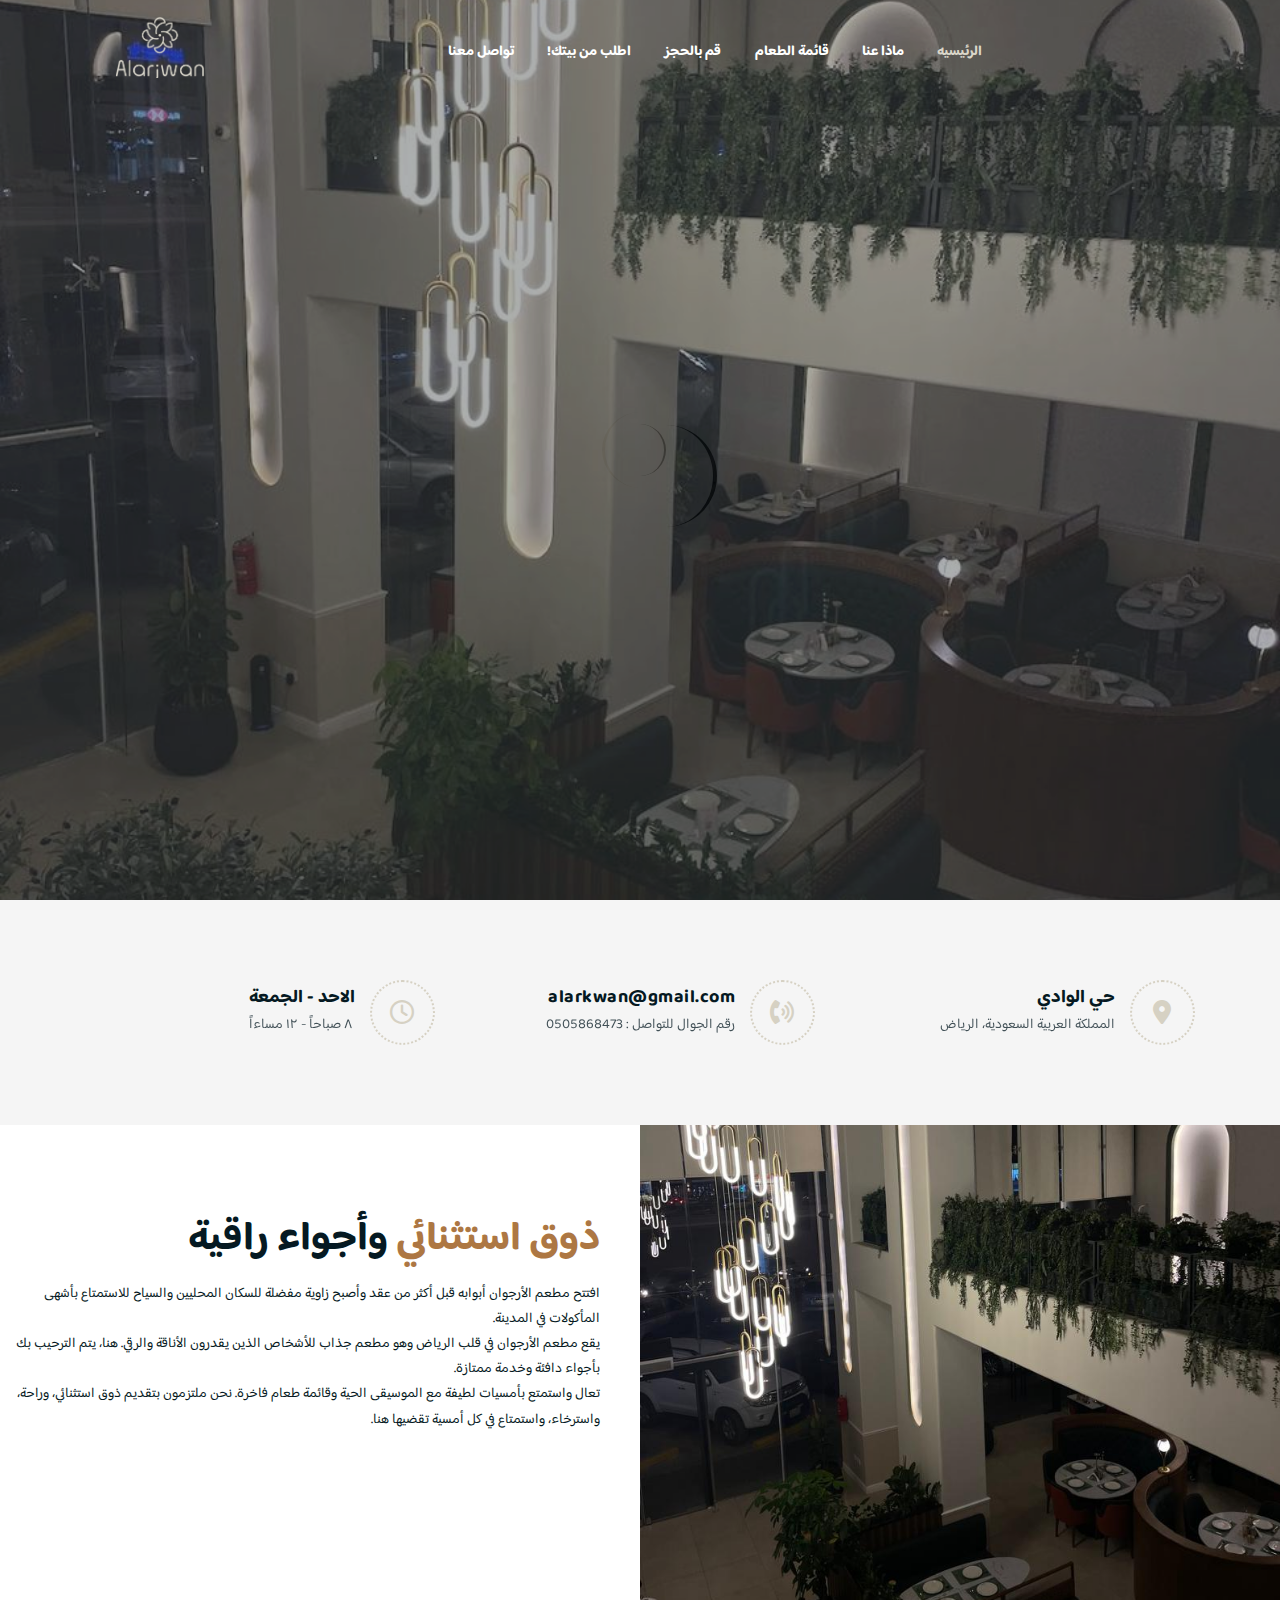
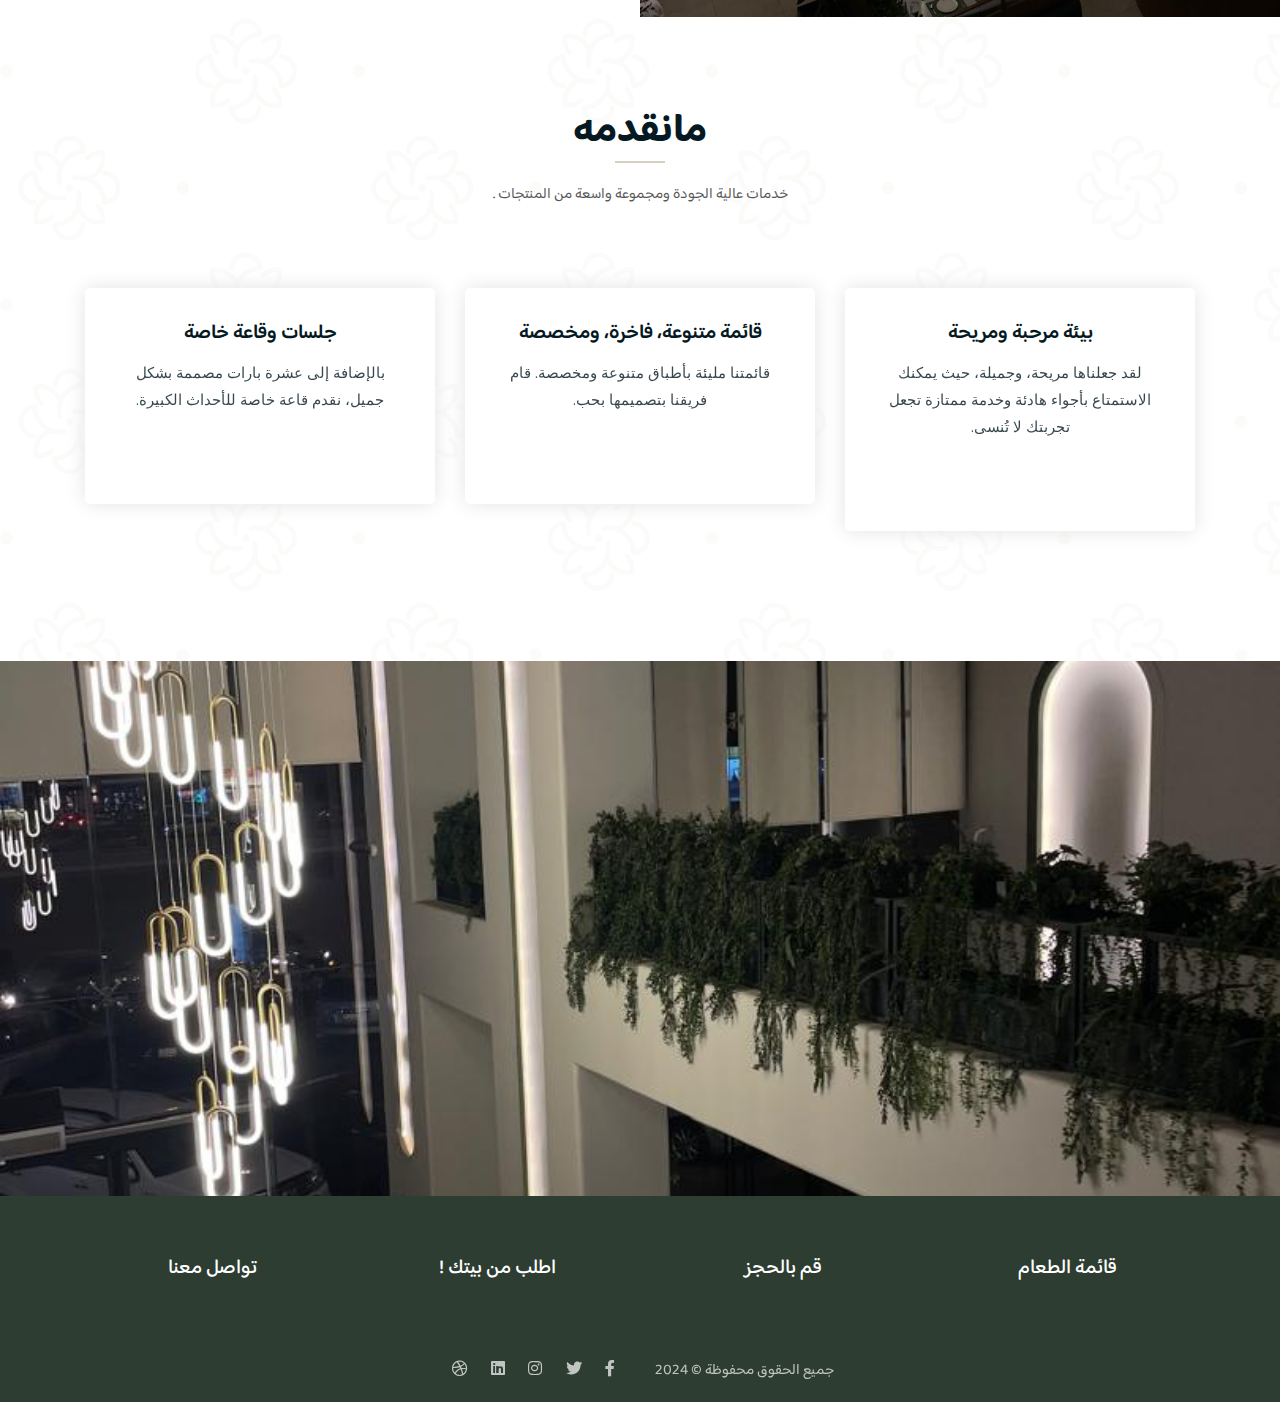
==== index.html @ 64510c3a "Add files via upload" ====
<!DOCTYPE html>
<html lang="en">
<head>
	<meta charset="UTF-8">
	<meta http-equiv="X-UA-Compatible" content="IE=edge">
	<meta name="viewport" content="width=device-width, initial-scale=1">
	<meta name="description" content="Responsive Bootstrap4 Shop Template, Created by Imran Hossain from https://imransdesign.com/">

	<!-- title -->
	<title>Fruitkha</title>

	<!-- favicon -->
	<link rel="shortcut icon" type="image/png" href="assets/img/favicon.png">
	<!-- google font -->
	<link href="https://fonts.googleapis.com/css?family=Open+Sans:300,400,700" rel="stylesheet">
	<link href="https://fonts.googleapis.com/css?family=Poppins:400,700&display=swap" rel="stylesheet">
	<!-- fontawesome -->
	<link rel="stylesheet" href="assets/css/all.min.css">
	<!-- bootstrap -->
	<link rel="stylesheet" href="assets/bootstrap/css/bootstrap.min.css">
	<!-- owl carousel -->
	<link rel="stylesheet" href="assets/css/owl.carousel.css">
	<!-- magnific popup -->
	<link rel="stylesheet" href="assets/css/magnific-popup.css">
	<!-- animate css -->
	<link rel="stylesheet" href="assets/css/animate.css">
	<!-- mean menu css -->
	<link rel="stylesheet" href="assets/css/meanmenu.min.css">
	<!-- main style -->
	<link rel="stylesheet" href="assets/css/main.css">
	<!-- responsive -->
	<link rel="stylesheet" href="assets/css/responsive.css">
	
	<link rel="preconnect" href="https://fonts.googleapis.com">
<link rel="preconnect" href="https://fonts.gstatic.com" crossorigin>
<link href="https://fonts.googleapis.com/css2?family=Baloo+Bhaijaan+2:wght@400..800&display=swap" rel="stylesheet">

        <link rel="stylesheet" href="https://cdnjs.cloudflare.com/ajax/libs/font-awesome/6.0.0-beta3/css/all.min.css">


</head>
<body>
	
	<!--PreLoader-->
    <div class="loader">
        <div class="loader-inner">
            <div class="circle"></div>
        </div>
    </div>
    <!--PreLoader Ends-->
	
	<!-- header -->
	<div class="top-header-area" id="sticker">
		<div class="container">
			<div class="row">
				<div class="col-lg-12 col-sm-12 text-center">
					<div class="main-menu-wrap">
						<!-- logo -->
						<div class="site-logo">
							<a href="index.html">
								<img src="assets/img/alarjwan-25%20(1).png" alt="">
							</a>
						</div>
						<!-- logo -->

						<!-- menu start -->
						<nav class="main-menu" style="    direction: rtl;">
							<ul>
								<li class="current-list-item"><a href="#">الرئيسيه</a>
	
								</li>
								<li><a href="about.html">ماذا عنا</a></li>
	
								<li><a href="news.html">قائمة الطعام</a>

								</li>
								<li><a href="contact.html">قم بالحجز</a></li>
								<li><a href="shop.html">اطلب من بيتك!</a>

								</li>
																<li><a href="contact.html">تواصل معنا</a></li>

								<li>

								</li>
							</ul>
						</nav>
						<div class="mobile-menu"></div>
						<!-- menu end -->
					</div>
				</div>
			</div>
		</div>
	</div>
	<!-- end header -->
	
	<!-- search area -->
	<div class="search-area">
		<div class="container">
			<div class="row">
				<div class="col-lg-12">
					<span class="close-btn"><i class="fas fa-window-close"></i></span>
					<div class="search-bar">
						<div class="search-bar-tablecell">
							<h3>Search For:</h3>
							<input type="text" placeholder="Keywords">
							<button type="submit">Search <i class="fas fa-search"></i></button>
						</div>
					</div>
				</div>
			</div>
		</div>
	</div>
	<!-- end search area -->

	<!-- hero area -->
	<div class="hero-area hero-bg">
		<div class="container">
			<div class="row">
				<div class="col-lg-9 offset-lg-2 text-center">
					<div class="hero-text">

					</div>
				</div>
			</div>
		</div>
	</div>
	<!-- end hero area -->

	<!-- features list section -->
	<div class="list-section pt-80 pb-80" style="direction: rtl;">
		<div class="container">

			<div class="row">
				<div class="col-lg-4 col-md-6 mb-4 mb-lg-0">
					<div class="list-box d-flex align-items-center">
						<div class="list-icon">
							<i class="fa-solid fa-location-dot"></i>
						</div>
						<div class="content">
							<h3>حي الوادي</h3>
							<p>المملكة العربية السعودية، الرياض</p>
						</div>
					</div>
				</div>
				<div class="col-lg-4 col-md-6 mb-4 mb-lg-0">
					<div class="list-box d-flex align-items-center">
						<div class="list-icon">
							<i class="fas fa-phone-volume"></i>
						</div>
						<div class="content">
							<h3>alarkwan@gmail.com</h3>
							<p>رقم الجوال للتواصل : 0505868473</p>
						</div>
					</div>
				</div>
				<div class="col-lg-4 col-md-6">
					<div class="list-box d-flex justify-content-start align-items-center">
						<div class="list-icon">
							<i class="fa-regular fa-clock"></i>
						</div>
						<div class="content">
							<h3>الاحد - الجمعة</h3>
							<p>٨ صباحاً - ١٢ مساءاً</p>
						</div>
					</div>
				</div>
			</div>

		</div>
	</div>
	<!-- end features list section -->
	<section class="cart-banner">
        	<div class="row clearfix">
            	<!--Image Column-->
            	<div class="image-column col-lg-6">
                	<div class="image">

                    </div>
                </div>
                <!--Content Column-->
                <div class="content-column col-lg-6 pt-100 pb-100">
					<h3><span style="color: #ad7743;" class="orange-text">ذوق استثنائي</span> وأجواء راقية</h3>
                    <div class="text">

افتتح مطعم الأرجوان أبوابه قبل أكثر من عقد وأصبح زاوية مفضلة للسكان المحليين والسياح للاستمتاع بأشهى المأكولات في المدينة.
<br>
يقع مطعم الأرجوان في قلب الرياض وهو مطعم جذاب للأشخاص الذين يقدرون الأناقة والرقي. هنا، يتم الترحيب بك بأجواء دافئة وخدمة ممتازة.
<br>

تعال واستمتع بأمسيات لطيفة مع الموسيقى الحية وقائمة طعام فاخرة. نحن ملتزمون بتقديم ذوق استثنائي، وراحة، واسترخاء، واستمتاع في كل أمسية تقضيها هنا.</div>
                    <!--Countdown Timer-->
  
                	<a href="cart.html" class="cart-btn mt-3"><i class="fa-regular fa-calendar"></i> احجز طاولة</a>
                </div>
            </div>
    </section>
	<!-- product section -->
	<div class="product-section pt-100 pb-100">
		<div class="container">
			<div class="row">
				<div class="col-lg-8 offset-lg-2 text-center" style="direction: rtl;">
					<div class="section-title">	
						<h3>مانقدمه</h3>
						<p>خدمات عالية الجودة ومجموعة واسعة من المنتجات .</p>
					</div> 
				</div>
			</div>

			<div class="row">
				<div class="col-lg-4 col-md-6 text-center" style="direction: rtl;">
					<div class="single-product-item">

						<h3 class="textOf">جلسات وقاعة خاصة</h3>
						<p class="product-price"><span>بالإضافة إلى عشرة بارات مصممة بشكل جميل، نقدم قاعة خاصة للأحداث الكبيرة.
</span>  </p>
						<a href="cart.html" class="cart-btn"><i class="fas fa-shopping-cart"></i> احجز الآن</a>
					</div>
				</div>
				<div class="col-lg-4 col-md-6 text-center" style="direction: rtl;">
					<div class="single-product-item">

						<h3 class="textOf">قائمة متنوعة، فاخرة، ومخصصة</h3>
						<p class="product-price"><span>قائمتنا مليئة بأطباق متنوعة ومخصصة. قام فريقنا بتصميمها بحب.</span> </p>
						<a href="cart.html" class="cart-btn"><i class="fas fa-shopping-cart"></i> تحقق الآن</a>
					</div>
				</div>
				<div class="col-lg-4 col-md-6 text-center" style="direction: rtl;">
					<div class="single-product-item">

						<h3 class="textOf">بيئة مرحبة ومريحة</h3>
						<p class="product-price"><span>
لقد جعلناها مريحة، وجميلة، حيث يمكنك الاستمتاع بأجواء هادئة وخدمة ممتازة تجعل تجربتك لا تُنسى.						</span> </p>
						<a href="cart.html" class="cart-btn"><i class="fas fa-shopping-cart"></i>فريقنا</a>
					</div>
				</div>
			</div>
		</div>
	</div>
	<!-- end product section -->

	<!-- cart banner section -->

    <!-- end cart banner section -->

	<!-- testimonail-section -->
	
	<!-- end testimonail-section -->
	
	<!-- advertisement section -->

	<!-- end advertisement section -->
	
	<!-- shop banner -->
	<section class="shop-banner text-center" style="direction: rtl;">
           <div style="    mask: url(https://static.rfstat.com/renderforest/images/website_maker_images/components/component-images/text14-3.4.0.svg) -2px top / auto 100% repeat-x;    background-color: #2d3d3270;
    padding: 20px 0px 20px 0px; padding: 80px 0px;">
        	<h3>أطباق مميزة بأسعار  <span class="orange-text" style="">خاصة...</span></h3>
            <a style="margin-top: 40px; font-size: 20px; background-color: #D6d1c3; color: #2d3d32"  href="shop.html" class="cart-btn btn-lg">قائمة الطعام</a>
            
        </div>
    </section>
	<!-- end shop banner -->

	<!-- latest news -->

	<!-- end latest news -->

	<!-- logo carousel -->
	
	<!-- end logo carousel -->

	<!-- footer -->
	<div class="footer-area" style="">
		<div class="container">
			<div class="row">
				<div class="col-lg-3 col-md-6">
					<div class="footer-box about-widget">
						<h2 class="widget-title">تواصل معنا</h2>
		
					</div>
				</div>
				<div class="col-lg-3 col-md-6">
					<div class="footer-box get-in-touch">
						<h2 class="widget-title" style="direction: rtl;">اطلب من بيتك !</h2>
						
					</div>
				</div>
				<div class="col-lg-3 col-md-6">
					<div class="footer-box pages">
						<h2 class="widget-title">قم بالحجز</h2>
						
					</div>
				</div>
				<div class="col-lg-3 col-md-6">
					<div class="footer-box subscribe">
						<h2 class="widget-title">قائمة الطعام</h2>
						
					</div>
				</div>
			</div>
		</div>
	</div>
	<!-- end footer -->
	
	<!-- copyright -->
	<div class="copyright" style="direction: rtl;">
		<div class="container">
			<div class="row">
				<div class="col-lg-6 col-md-12">
					<p>جميع الحقوق محفوظة &copy; 2024 
					</p>
				</div>
				<div class="col-lg-6 text-right col-md-12">
					<div class="social-icons">
						<ul>
							<li><a href="#" target="_blank"><i class="fab fa-facebook-f"></i></a></li>
							<li><a href="#" target="_blank"><i class="fab fa-twitter"></i></a></li>
							<li><a href="#" target="_blank"><i class="fab fa-instagram"></i></a></li>
							<li><a href="#" target="_blank"><i class="fab fa-linkedin"></i></a></li>
							<li><a href="#" target="_blank"><i class="fab fa-dribbble"></i></a></li>
						</ul>
					</div>
				</div>
			</div>
		</div>
	</div>
	<!-- end copyright -->
	
	<!-- jquery -->
	<script src="assets/js/jquery-1.11.3.min.js"></script>
	<!-- bootstrap -->
	<script src="assets/bootstrap/js/bootstrap.min.js"></script>
	<!-- count down -->
	<script src="assets/js/jquery.countdown.js"></script>
	<!-- isotope -->
	<script src="assets/js/jquery.isotope-3.0.6.min.js"></script>
	<!-- waypoints -->
	<script src="assets/js/waypoints.js"></script>
	<!-- owl carousel -->
	<script src="assets/js/owl.carousel.min.js"></script>
	<!-- magnific popup -->
	<script src="assets/js/jquery.magnific-popup.min.js"></script>
	<!-- mean menu -->
	<script src="assets/js/jquery.meanmenu.min.js"></script>
	<!-- sticker js -->
	<script src="assets/js/sticker.js"></script>
	<!-- main js -->
	<script src="assets/js/main.js"></script>

</body>
</html>
---- assets/css/all.min.css ----
.fa,.fab,.fal,.far,.fas{-moz-osx-font-smoothing:grayscale;-webkit-font-smoothing:antialiased;display:inline-block;font-style:normal;font-variant:normal;text-rendering:auto;line-height:1}.fa-lg{font-size:1.33333em;line-height:.75em;vertical-align:-.0667em}.fa-xs{font-size:.75em}.fa-sm{font-size:.875em}.fa-1x{font-size:1em}.fa-2x{font-size:2em}.fa-3x{font-size:3em}.fa-4x{font-size:4em}.fa-5x{font-size:5em}.fa-6x{font-size:6em}.fa-7x{font-size:7em}.fa-8x{font-size:8em}.fa-9x{font-size:9em}.fa-10x{font-size:10em}.fa-fw{text-align:center;width:1.25em}.fa-ul{list-style-type:none;margin-left:2.5em;padding-left:0}.fa-ul>li{position:relative}.fa-li{left:-2em;position:absolute;text-align:center;width:2em;line-height:inherit}.fa-border{border:.08em solid #eee;border-radius:.1em;padding:.2em .25em .15em}.fa-pull-left{float:left}.fa-pull-right{float:right}.fa.fa-pull-left,.fab.fa-pull-left,.fal.fa-pull-left,.far.fa-pull-left,.fas.fa-pull-left{margin-right:.3em}.fa.fa-pull-right,.fab.fa-pull-right,.fal.fa-pull-right,.far.fa-pull-right,.fas.fa-pull-right{margin-left:.3em}.fa-spin{animation:fa-spin 2s infinite linear}.fa-pulse{animation:fa-spin 1s infinite steps(8)}@keyframes fa-spin{0%{transform:rotate(0deg)}to{transform:rotate(1turn)}}.fa-rotate-90{-ms-filter:"progid:DXImageTransform.Microsoft.BasicImage(rotation=1)";transform:rotate(90deg)}.fa-rotate-180{-ms-filter:"progid:DXImageTransform.Microsoft.BasicImage(rotation=2)";transform:rotate(180deg)}.fa-rotate-270{-ms-filter:"progid:DXImageTransform.Microsoft.BasicImage(rotation=3)";transform:rotate(270deg)}.fa-flip-horizontal{-ms-filter:"progid:DXImageTransform.Microsoft.BasicImage(rotation=0, mirror=1)";transform:scaleX(-1)}.fa-flip-vertical{transform:scaleY(-1)}.fa-flip-horizontal.fa-flip-vertical,.fa-flip-vertical{-ms-filter:"progid:DXImageTransform.Microsoft.BasicImage(rotation=2, mirror=1)"}.fa-flip-horizontal.fa-flip-vertical{transform:scale(-1)}:root .fa-flip-horizontal,:root .fa-flip-vertical,:root .fa-rotate-90,:root .fa-rotate-180,:root .fa-rotate-270{filter:none}.fa-stack{display:inline-block;height:2em;line-height:2em;position:relative;vertical-align:middle;width:2.5em}.fa-stack-1x,.fa-stack-2x{left:0;position:absolute;text-align:center;width:100%}.fa-stack-1x{line-height:inherit}.fa-stack-2x{font-size:2em}.fa-inverse{color:#fff}.fa-500px:before{content:"\f26e"}.fa-accessible-icon:before{content:"\f368"}.fa-accusoft:before{content:"\f369"}.fa-acquisitions-incorporated:before{content:"\f6af"}.fa-ad:before{content:"\f641"}.fa-address-book:before{content:"\f2b9"}.fa-address-card:before{content:"\f2bb"}.fa-adjust:before{content:"\f042"}.fa-adn:before{content:"\f170"}.fa-adobe:before{content:"\f778"}.fa-adversal:before{content:"\f36a"}.fa-affiliatetheme:before{content:"\f36b"}.fa-air-freshener:before{content:"\f5d0"}.fa-algolia:before{content:"\f36c"}.fa-align-center:before{content:"\f037"}.fa-align-justify:before{content:"\f039"}.fa-align-left:before{content:"\f036"}.fa-align-right:before{content:"\f038"}.fa-alipay:before{content:"\f642"}.fa-allergies:before{content:"\f461"}.fa-amazon:before{content:"\f270"}.fa-amazon-pay:before{content:"\f42c"}.fa-ambulance:before{content:"\f0f9"}.fa-american-sign-language-interpreting:before{content:"\f2a3"}.fa-amilia:before{content:"\f36d"}.fa-anchor:before{content:"\f13d"}.fa-android:before{content:"\f17b"}.fa-angellist:before{content:"\f209"}.fa-angle-double-down:before{content:"\f103"}.fa-angle-double-left:before{content:"\f100"}.fa-angle-double-right:before{content:"\f101"}.fa-angle-double-up:before{content:"\f102"}.fa-angle-down:before{content:"\f107"}.fa-angle-left:before{content:"\f104"}.fa-angle-right:before{content:"\f105"}.fa-angle-up:before{content:"\f106"}.fa-angry:before{content:"\f556"}.fa-angrycreative:before{content:"\f36e"}.fa-angular:before{content:"\f420"}.fa-ankh:before{content:"\f644"}.fa-app-store:before{content:"\f36f"}.fa-app-store-ios:before{content:"\f370"}.fa-apper:before{content:"\f371"}.fa-apple:before{content:"\f179"}.fa-apple-alt:before{content:"\f5d1"}.fa-apple-pay:before{content:"\f415"}.fa-archive:before{content:"\f187"}.fa-archway:before{content:"\f557"}.fa-arrow-alt-circle-down:before{content:"\f358"}.fa-arrow-alt-circle-left:before{content:"\f359"}.fa-arrow-alt-circle-right:before{content:"\f35a"}.fa-arrow-alt-circle-up:before{content:"\f35b"}.fa-arrow-circle-down:before{content:"\f0ab"}.fa-arrow-circle-left:before{content:"\f0a8"}.fa-arrow-circle-right:before{content:"\f0a9"}.fa-arrow-circle-up:before{content:"\f0aa"}.fa-arrow-down:before{content:"\f063"}.fa-arrow-left:before{content:"\f060"}.fa-arrow-right:before{content:"\f061"}.fa-arrow-up:before{content:"\f062"}.fa-arrows-alt:before{content:"\f0b2"}.fa-arrows-alt-h:before{content:"\f337"}.fa-arrows-alt-v:before{content:"\f338"}.fa-artstation:before{content:"\f77a"}.fa-assistive-listening-systems:before{content:"\f2a2"}.fa-asterisk:before{content:"\f069"}.fa-asymmetrik:before{content:"\f372"}.fa-at:before{content:"\f1fa"}.fa-atlas:before{content:"\f558"}.fa-atlassian:before{content:"\f77b"}.fa-atom:before{content:"\f5d2"}.fa-audible:before{content:"\f373"}.fa-audio-description:before{content:"\f29e"}.fa-autoprefixer:before{content:"\f41c"}.fa-avianex:before{content:"\f374"}.fa-aviato:before{content:"\f421"}.fa-award:before{content:"\f559"}.fa-aws:before{content:"\f375"}.fa-baby:before{content:"\f77c"}.fa-baby-carriage:before{content:"\f77d"}.fa-backspace:before{content:"\f55a"}.fa-backward:before{content:"\f04a"}.fa-balance-scale:before{content:"\f24e"}.fa-ban:before{content:"\f05e"}.fa-band-aid:before{content:"\f462"}.fa-bandcamp:before{content:"\f2d5"}.fa-barcode:before{content:"\f02a"}.fa-bars:before{content:"\f0c9"}.fa-baseball-ball:before{content:"\f433"}.fa-basketball-ball:before{content:"\f434"}.fa-bath:before{content:"\f2cd"}.fa-battery-empty:before{content:"\f244"}.fa-battery-full:before{content:"\f240"}.fa-battery-half:before{content:"\f242"}.fa-battery-quarter:before{content:"\f243"}.fa-battery-three-quarters:before{content:"\f241"}.fa-bed:before{content:"\f236"}.fa-beer:before{content:"\f0fc"}.fa-behance:before{content:"\f1b4"}.fa-behance-square:before{content:"\f1b5"}.fa-bell:before{content:"\f0f3"}.fa-bell-slash:before{content:"\f1f6"}.fa-bezier-curve:before{content:"\f55b"}.fa-bible:before{content:"\f647"}.fa-bicycle:before{content:"\f206"}.fa-bimobject:before{content:"\f378"}.fa-binoculars:before{content:"\f1e5"}.fa-biohazard:before{content:"\f780"}.fa-birthday-cake:before{content:"\f1fd"}.fa-bitbucket:before{content:"\f171"}.fa-bitcoin:before{content:"\f379"}.fa-bity:before{content:"\f37a"}.fa-black-tie:before{content:"\f27e"}.fa-blackberry:before{content:"\f37b"}.fa-blender:before{content:"\f517"}.fa-blender-phone:before{content:"\f6b6"}.fa-blind:before{content:"\f29d"}.fa-blog:before{content:"\f781"}.fa-blogger:before{content:"\f37c"}.fa-blogger-b:before{content:"\f37d"}.fa-bluetooth:before{content:"\f293"}.fa-bluetooth-b:before{content:"\f294"}.fa-bold:before{content:"\f032"}.fa-bolt:before{content:"\f0e7"}.fa-bomb:before{content:"\f1e2"}.fa-bone:before{content:"\f5d7"}.fa-bong:before{content:"\f55c"}.fa-book:before{content:"\f02d"}.fa-book-dead:before{content:"\f6b7"}.fa-book-open:before{content:"\f518"}.fa-book-reader:before{content:"\f5da"}.fa-bookmark:before{content:"\f02e"}.fa-bowling-ball:before{content:"\f436"}.fa-box:before{content:"\f466"}.fa-box-open:before{content:"\f49e"}.fa-boxes:before{content:"\f468"}.fa-braille:before{content:"\f2a1"}.fa-brain:before{content:"\f5dc"}.fa-briefcase:before{content:"\f0b1"}.fa-briefcase-medical:before{content:"\f469"}.fa-broadcast-tower:before{content:"\f519"}.fa-broom:before{content:"\f51a"}.fa-brush:before{content:"\f55d"}.fa-btc:before{content:"\f15a"}.fa-bug:before{content:"\f188"}.fa-building:before{content:"\f1ad"}.fa-bullhorn:before{content:"\f0a1"}.fa-bullseye:before{content:"\f140"}.fa-burn:before{content:"\f46a"}.fa-buromobelexperte:before{content:"\f37f"}.fa-bus:before{content:"\f207"}.fa-bus-alt:before{content:"\f55e"}.fa-business-time:before{content:"\f64a"}.fa-buysellads:before{content:"\f20d"}.fa-calculator:before{content:"\f1ec"}.fa-calendar:before{content:"\f133"}.fa-calendar-alt:before{content:"\f073"}.fa-calendar-check:before{content:"\f274"}.fa-calendar-day:before{content:"\f783"}.fa-calendar-minus:before{content:"\f272"}.fa-calendar-plus:before{content:"\f271"}.fa-calendar-times:before{content:"\f273"}.fa-calendar-week:before{content:"\f784"}.fa-camera:before{content:"\f030"}.fa-camera-retro:before{content:"\f083"}.fa-campground:before{content:"\f6bb"}.fa-canadian-maple-leaf:before{content:"\f785"}.fa-candy-cane:before{content:"\f786"}.fa-cannabis:before{content:"\f55f"}.fa-capsules:before{content:"\f46b"}.fa-car:before{content:"\f1b9"}.fa-car-alt:before{content:"\f5de"}.fa-car-battery:before{content:"\f5df"}.fa-car-crash:before{content:"\f5e1"}.fa-car-side:before{content:"\f5e4"}.fa-caret-down:before{content:"\f0d7"}.fa-caret-left:before{content:"\f0d9"}.fa-caret-right:before{content:"\f0da"}.fa-caret-square-down:before{content:"\f150"}.fa-caret-square-left:before{content:"\f191"}.fa-caret-square-right:before{content:"\f152"}.fa-caret-square-up:before{content:"\f151"}.fa-caret-up:before{content:"\f0d8"}.fa-carrot:before{content:"\f787"}.fa-cart-arrow-down:before{content:"\f218"}.fa-cart-plus:before{content:"\f217"}.fa-cash-register:before{content:"\f788"}.fa-cat:before{content:"\f6be"}.fa-cc-amazon-pay:before{content:"\f42d"}.fa-cc-amex:before{content:"\f1f3"}.fa-cc-apple-pay:before{content:"\f416"}.fa-cc-diners-club:before{content:"\f24c"}.fa-cc-discover:before{content:"\f1f2"}.fa-cc-jcb:before{content:"\f24b"}.fa-cc-mastercard:before{content:"\f1f1"}.fa-cc-paypal:before{content:"\f1f4"}.fa-cc-stripe:before{content:"\f1f5"}.fa-cc-visa:before{content:"\f1f0"}.fa-centercode:before{content:"\f380"}.fa-centos:before{content:"\f789"}.fa-certificate:before{content:"\f0a3"}.fa-chair:before{content:"\f6c0"}.fa-chalkboard:before{content:"\f51b"}.fa-chalkboard-teacher:before{content:"\f51c"}.fa-charging-station:before{content:"\f5e7"}.fa-chart-area:before{content:"\f1fe"}.fa-chart-bar:before{content:"\f080"}.fa-chart-line:before{content:"\f201"}.fa-chart-pie:before{content:"\f200"}.fa-check:before{content:"\f00c"}.fa-check-circle:before{content:"\f058"}.fa-check-double:before{content:"\f560"}.fa-check-square:before{content:"\f14a"}.fa-chess:before{content:"\f439"}.fa-chess-bishop:before{content:"\f43a"}.fa-chess-board:before{content:"\f43c"}.fa-chess-king:before{content:"\f43f"}.fa-chess-knight:before{content:"\f441"}.fa-chess-pawn:before{content:"\f443"}.fa-chess-queen:before{content:"\f445"}.fa-chess-rook:before{content:"\f447"}.fa-chevron-circle-down:before{content:"\f13a"}.fa-chevron-circle-left:before{content:"\f137"}.fa-chevron-circle-right:before{content:"\f138"}.fa-chevron-circle-up:before{content:"\f139"}.fa-chevron-down:before{content:"\f078"}.fa-chevron-left:before{content:"\f053"}.fa-chevron-right:before{content:"\f054"}.fa-chevron-up:before{content:"\f077"}.fa-child:before{content:"\f1ae"}.fa-chrome:before{content:"\f268"}.fa-church:before{content:"\f51d"}.fa-circle:before{content:"\f111"}.fa-circle-notch:before{content:"\f1ce"}.fa-city:before{content:"\f64f"}.fa-clipboard:before{content:"\f328"}.fa-clipboard-check:before{content:"\f46c"}.fa-clipboard-list:before{content:"\f46d"}.fa-clock:before{content:"\f017"}.fa-clone:before{content:"\f24d"}.fa-closed-captioning:before{content:"\f20a"}.fa-cloud:before{content:"\f0c2"}.fa-cloud-download-alt:before{content:"\f381"}.fa-cloud-meatball:before{content:"\f73b"}.fa-cloud-moon:before{content:"\f6c3"}.fa-cloud-moon-rain:before{content:"\f73c"}.fa-cloud-rain:before{content:"\f73d"}.fa-cloud-showers-heavy:before{content:"\f740"}.fa-cloud-sun:before{content:"\f6c4"}.fa-cloud-sun-rain:before{content:"\f743"}.fa-cloud-upload-alt:before{content:"\f382"}.fa-cloudscale:before{content:"\f383"}.fa-cloudsmith:before{content:"\f384"}.fa-cloudversify:before{content:"\f385"}.fa-cocktail:before{content:"\f561"}.fa-code:before{content:"\f121"}.fa-code-branch:before{content:"\f126"}.fa-codepen:before{content:"\f1cb"}.fa-codiepie:before{content:"\f284"}.fa-coffee:before{content:"\f0f4"}.fa-cog:before{content:"\f013"}.fa-cogs:before{content:"\f085"}.fa-coins:before{content:"\f51e"}.fa-columns:before{content:"\f0db"}.fa-comment:before{content:"\f075"}.fa-comment-alt:before{content:"\f27a"}.fa-comment-dollar:before{content:"\f651"}.fa-comment-dots:before{content:"\f4ad"}.fa-comment-slash:before{content:"\f4b3"}.fa-comments:before{content:"\f086"}.fa-comments-dollar:before{content:"\f653"}.fa-compact-disc:before{content:"\f51f"}.fa-compass:before{content:"\f14e"}.fa-compress:before{content:"\f066"}.fa-compress-arrows-alt:before{content:"\f78c"}.fa-concierge-bell:before{content:"\f562"}.fa-confluence:before{content:"\f78d"}.fa-connectdevelop:before{content:"\f20e"}.fa-contao:before{content:"\f26d"}.fa-cookie:before{content:"\f563"}.fa-cookie-bite:before{content:"\f564"}.fa-copy:before{content:"\f0c5"}.fa-copyright:before{content:"\f1f9"}.fa-couch:before{content:"\f4b8"}.fa-cpanel:before{content:"\f388"}.fa-creative-commons:before{content:"\f25e"}.fa-creative-commons-by:before{content:"\f4e7"}.fa-creative-commons-nc:before{content:"\f4e8"}.fa-creative-commons-nc-eu:before{content:"\f4e9"}.fa-creative-commons-nc-jp:before{content:"\f4ea"}.fa-creative-commons-nd:before{content:"\f4eb"}.fa-creative-commons-pd:before{content:"\f4ec"}.fa-creative-commons-pd-alt:before{content:"\f4ed"}.fa-creative-commons-remix:before{content:"\f4ee"}.fa-creative-commons-sa:before{content:"\f4ef"}.fa-creative-commons-sampling:before{content:"\f4f0"}.fa-creative-commons-sampling-plus:before{content:"\f4f1"}.fa-creative-commons-share:before{content:"\f4f2"}.fa-creative-commons-zero:before{content:"\f4f3"}.fa-credit-card:before{content:"\f09d"}.fa-critical-role:before{content:"\f6c9"}.fa-crop:before{content:"\f125"}.fa-crop-alt:before{content:"\f565"}.fa-cross:before{content:"\f654"}.fa-crosshairs:before{content:"\f05b"}.fa-crow:before{content:"\f520"}.fa-crown:before{content:"\f521"}.fa-css3:before{content:"\f13c"}.fa-css3-alt:before{content:"\f38b"}.fa-cube:before{content:"\f1b2"}.fa-cubes:before{content:"\f1b3"}.fa-cut:before{content:"\f0c4"}.fa-cuttlefish:before{content:"\f38c"}.fa-d-and-d:before{content:"\f38d"}.fa-d-and-d-beyond:before{content:"\f6ca"}.fa-dashcube:before{content:"\f210"}.fa-database:before{content:"\f1c0"}.fa-deaf:before{content:"\f2a4"}.fa-delicious:before{content:"\f1a5"}.fa-democrat:before{content:"\f747"}.fa-deploydog:before{content:"\f38e"}.fa-deskpro:before{content:"\f38f"}.fa-desktop:before{content:"\f108"}.fa-dev:before{content:"\f6cc"}.fa-deviantart:before{content:"\f1bd"}.fa-dharmachakra:before{content:"\f655"}.fa-dhl:before{content:"\f790"}.fa-diagnoses:before{content:"\f470"}.fa-diaspora:before{content:"\f791"}.fa-dice:before{content:"\f522"}.fa-dice-d20:before{content:"\f6cf"}.fa-dice-d6:before{content:"\f6d1"}.fa-dice-five:before{content:"\f523"}.fa-dice-four:before{content:"\f524"}.fa-dice-one:before{content:"\f525"}.fa-dice-six:before{content:"\f526"}.fa-dice-three:before{content:"\f527"}.fa-dice-two:before{content:"\f528"}.fa-digg:before{content:"\f1a6"}.fa-digital-ocean:before{content:"\f391"}.fa-digital-tachograph:before{content:"\f566"}.fa-directions:before{content:"\f5eb"}.fa-discord:before{content:"\f392"}.fa-discourse:before{content:"\f393"}.fa-divide:before{content:"\f529"}.fa-dizzy:before{content:"\f567"}.fa-dna:before{content:"\f471"}.fa-dochub:before{content:"\f394"}.fa-docker:before{content:"\f395"}.fa-dog:before{content:"\f6d3"}.fa-dollar-sign:before{content:"\f155"}.fa-dolly:before{content:"\f472"}.fa-dolly-flatbed:before{content:"\f474"}.fa-donate:before{content:"\f4b9"}.fa-door-closed:before{content:"\f52a"}.fa-door-open:before{content:"\f52b"}.fa-dot-circle:before{content:"\f192"}.fa-dove:before{content:"\f4ba"}.fa-download:before{content:"\f019"}.fa-draft2digital:before{content:"\f396"}.fa-drafting-compass:before{content:"\f568"}.fa-dragon:before{content:"\f6d5"}.fa-draw-polygon:before{content:"\f5ee"}.fa-dribbble:before{content:"\f17d"}.fa-dribbble-square:before{content:"\f397"}.fa-dropbox:before{content:"\f16b"}.fa-drum:before{content:"\f569"}.fa-drum-steelpan:before{content:"\f56a"}.fa-drumstick-bite:before{content:"\f6d7"}.fa-drupal:before{content:"\f1a9"}.fa-dumbbell:before{content:"\f44b"}.fa-dumpster:before{content:"\f793"}.fa-dumpster-fire:before{content:"\f794"}.fa-dungeon:before{content:"\f6d9"}.fa-dyalog:before{content:"\f399"}.fa-earlybirds:before{content:"\f39a"}.fa-ebay:before{content:"\f4f4"}.fa-edge:before{content:"\f282"}.fa-edit:before{content:"\f044"}.fa-eject:before{content:"\f052"}.fa-elementor:before{content:"\f430"}.fa-ellipsis-h:before{content:"\f141"}.fa-ellipsis-v:before{content:"\f142"}.fa-ello:before{content:"\f5f1"}.fa-ember:before{content:"\f423"}.fa-empire:before{content:"\f1d1"}.fa-envelope:before{content:"\f0e0"}.fa-envelope-open:before{content:"\f2b6"}.fa-envelope-open-text:before{content:"\f658"}.fa-envelope-square:before{content:"\f199"}.fa-envira:before{content:"\f299"}.fa-equals:before{content:"\f52c"}.fa-eraser:before{content:"\f12d"}.fa-erlang:before{content:"\f39d"}.fa-ethereum:before{content:"\f42e"}.fa-ethernet:before{content:"\f796"}.fa-etsy:before{content:"\f2d7"}.fa-euro-sign:before{content:"\f153"}.fa-exchange-alt:before{content:"\f362"}.fa-exclamation:before{content:"\f12a"}.fa-exclamation-circle:before{content:"\f06a"}.fa-exclamation-triangle:before{content:"\f071"}.fa-expand:before{content:"\f065"}.fa-expand-arrows-alt:before{content:"\f31e"}.fa-expeditedssl:before{content:"\f23e"}.fa-external-link-alt:before{content:"\f35d"}.fa-external-link-square-alt:before{content:"\f360"}.fa-eye:before{content:"\f06e"}.fa-eye-dropper:before{content:"\f1fb"}.fa-eye-slash:before{content:"\f070"}.fa-facebook:before{content:"\f09a"}.fa-facebook-f:before{content:"\f39e"}.fa-facebook-messenger:before{content:"\f39f"}.fa-facebook-square:before{content:"\f082"}.fa-fantasy-flight-games:before{content:"\f6dc"}.fa-fast-backward:before{content:"\f049"}.fa-fast-forward:before{content:"\f050"}.fa-fax:before{content:"\f1ac"}.fa-feather:before{content:"\f52d"}.fa-feather-alt:before{content:"\f56b"}.fa-fedex:before{content:"\f797"}.fa-fedora:before{content:"\f798"}.fa-female:before{content:"\f182"}.fa-fighter-jet:before{content:"\f0fb"}.fa-figma:before{content:"\f799"}.fa-file:before{content:"\f15b"}.fa-file-alt:before{content:"\f15c"}.fa-file-archive:before{content:"\f1c6"}.fa-file-audio:before{content:"\f1c7"}.fa-file-code:before{content:"\f1c9"}.fa-file-contract:before{content:"\f56c"}.fa-file-csv:before{content:"\f6dd"}.fa-file-download:before{content:"\f56d"}.fa-file-excel:before{content:"\f1c3"}.fa-file-export:before{content:"\f56e"}.fa-file-image:before{content:"\f1c5"}.fa-file-import:before{content:"\f56f"}.fa-file-invoice:before{content:"\f570"}.fa-file-invoice-dollar:before{content:"\f571"}.fa-file-medical:before{content:"\f477"}.fa-file-medical-alt:before{content:"\f478"}.fa-file-pdf:before{content:"\f1c1"}.fa-file-powerpoint:before{content:"\f1c4"}.fa-file-prescription:before{content:"\f572"}.fa-file-signature:before{content:"\f573"}.fa-file-upload:before{content:"\f574"}.fa-file-video:before{content:"\f1c8"}.fa-file-word:before{content:"\f1c2"}.fa-fill:before{content:"\f575"}.fa-fill-drip:before{content:"\f576"}.fa-film:before{content:"\f008"}.fa-filter:before{content:"\f0b0"}.fa-fingerprint:before{content:"\f577"}.fa-fire:before{content:"\f06d"}.fa-fire-alt:before{content:"\f7e4"}.fa-fire-extinguisher:before{content:"\f134"}.fa-firefox:before{content:"\f269"}.fa-first-aid:before{content:"\f479"}.fa-first-order:before{content:"\f2b0"}.fa-first-order-alt:before{content:"\f50a"}.fa-firstdraft:before{content:"\f3a1"}.fa-fish:before{content:"\f578"}.fa-fist-raised:before{content:"\f6de"}.fa-flag:before{content:"\f024"}.fa-flag-checkered:before{content:"\f11e"}.fa-flag-usa:before{content:"\f74d"}.fa-flask:before{content:"\f0c3"}.fa-flickr:before{content:"\f16e"}.fa-flipboard:before{content:"\f44d"}.fa-flushed:before{content:"\f579"}.fa-fly:before{content:"\f417"}.fa-folder:before{content:"\f07b"}.fa-folder-minus:before{content:"\f65d"}.fa-folder-open:before{content:"\f07c"}.fa-folder-plus:before{content:"\f65e"}.fa-font:before{content:"\f031"}.fa-font-awesome:before{content:"\f2b4"}.fa-font-awesome-alt:before{content:"\f35c"}.fa-font-awesome-flag:before{content:"\f425"}.fa-font-awesome-logo-full:before{content:"\f4e6"}.fa-fonticons:before{content:"\f280"}.fa-fonticons-fi:before{content:"\f3a2"}.fa-football-ball:before{content:"\f44e"}.fa-fort-awesome:before{content:"\f286"}.fa-fort-awesome-alt:before{content:"\f3a3"}.fa-forumbee:before{content:"\f211"}.fa-forward:before{content:"\f04e"}.fa-foursquare:before{content:"\f180"}.fa-free-code-camp:before{content:"\f2c5"}.fa-freebsd:before{content:"\f3a4"}.fa-frog:before{content:"\f52e"}.fa-frown:before{content:"\f119"}.fa-frown-open:before{content:"\f57a"}.fa-fulcrum:before{content:"\f50b"}.fa-funnel-dollar:before{content:"\f662"}.fa-futbol:before{content:"\f1e3"}.fa-galactic-republic:before{content:"\f50c"}.fa-galactic-senate:before{content:"\f50d"}.fa-gamepad:before{content:"\f11b"}.fa-gas-pump:before{content:"\f52f"}.fa-gavel:before{content:"\f0e3"}.fa-gem:before{content:"\f3a5"}.fa-genderless:before{content:"\f22d"}.fa-get-pocket:before{content:"\f265"}.fa-gg:before{content:"\f260"}.fa-gg-circle:before{content:"\f261"}.fa-ghost:before{content:"\f6e2"}.fa-gift:before{content:"\f06b"}.fa-gifts:before{content:"\f79c"}.fa-git:before{content:"\f1d3"}.fa-git-square:before{content:"\f1d2"}.fa-github:before{content:"\f09b"}.fa-github-alt:before{content:"\f113"}.fa-github-square:before{content:"\f092"}.fa-gitkraken:before{content:"\f3a6"}.fa-gitlab:before{content:"\f296"}.fa-gitter:before{content:"\f426"}.fa-glass-cheers:before{content:"\f79f"}.fa-glass-martini:before{content:"\f000"}.fa-glass-martini-alt:before{content:"\f57b"}.fa-glass-whiskey:before{content:"\f7a0"}.fa-glasses:before{content:"\f530"}.fa-glide:before{content:"\f2a5"}.fa-glide-g:before{content:"\f2a6"}.fa-globe:before{content:"\f0ac"}.fa-globe-africa:before{content:"\f57c"}.fa-globe-americas:before{content:"\f57d"}.fa-globe-asia:before{content:"\f57e"}.fa-globe-europe:before{content:"\f7a2"}.fa-gofore:before{content:"\f3a7"}.fa-golf-ball:before{content:"\f450"}.fa-goodreads:before{content:"\f3a8"}.fa-goodreads-g:before{content:"\f3a9"}.fa-google:before{content:"\f1a0"}.fa-google-drive:before{content:"\f3aa"}.fa-google-play:before{content:"\f3ab"}.fa-google-plus:before{content:"\f2b3"}.fa-google-plus-g:before{content:"\f0d5"}.fa-google-plus-square:before{content:"\f0d4"}.fa-google-wallet:before{content:"\f1ee"}.fa-gopuram:before{content:"\f664"}.fa-graduation-cap:before{content:"\f19d"}.fa-gratipay:before{content:"\f184"}.fa-grav:before{content:"\f2d6"}.fa-greater-than:before{content:"\f531"}.fa-greater-than-equal:before{content:"\f532"}.fa-grimace:before{content:"\f57f"}.fa-grin:before{content:"\f580"}.fa-grin-alt:before{content:"\f581"}.fa-grin-beam:before{content:"\f582"}.fa-grin-beam-sweat:before{content:"\f583"}.fa-grin-hearts:before{content:"\f584"}.fa-grin-squint:before{content:"\f585"}.fa-grin-squint-tears:before{content:"\f586"}.fa-grin-stars:before{content:"\f587"}.fa-grin-tears:before{content:"\f588"}.fa-grin-tongue:before{content:"\f589"}.fa-grin-tongue-squint:before{content:"\f58a"}.fa-grin-tongue-wink:before{content:"\f58b"}.fa-grin-wink:before{content:"\f58c"}.fa-grip-horizontal:before{content:"\f58d"}.fa-grip-lines:before{content:"\f7a4"}.fa-grip-lines-vertical:before{content:"\f7a5"}.fa-grip-vertical:before{content:"\f58e"}.fa-gripfire:before{content:"\f3ac"}.fa-grunt:before{content:"\f3ad"}.fa-guitar:before{content:"\f7a6"}.fa-gulp:before{content:"\f3ae"}.fa-h-square:before{content:"\f0fd"}.fa-hacker-news:before{content:"\f1d4"}.fa-hacker-news-square:before{content:"\f3af"}.fa-hackerrank:before{content:"\f5f7"}.fa-hammer:before{content:"\f6e3"}.fa-hamsa:before{content:"\f665"}.fa-hand-holding:before{content:"\f4bd"}.fa-hand-holding-heart:before{content:"\f4be"}.fa-hand-holding-usd:before{content:"\f4c0"}.fa-hand-lizard:before{content:"\f258"}.fa-hand-paper:before{content:"\f256"}.fa-hand-peace:before{content:"\f25b"}.fa-hand-point-down:before{content:"\f0a7"}.fa-hand-point-left:before{content:"\f0a5"}.fa-hand-point-right:before{content:"\f0a4"}.fa-hand-point-up:before{content:"\f0a6"}.fa-hand-pointer:before{content:"\f25a"}.fa-hand-rock:before{content:"\f255"}.fa-hand-scissors:before{content:"\f257"}.fa-hand-spock:before{content:"\f259"}.fa-hands:before{content:"\f4c2"}.fa-hands-helping:before{content:"\f4c4"}.fa-handshake:before{content:"\f2b5"}.fa-hanukiah:before{content:"\f6e6"}.fa-hashtag:before{content:"\f292"}.fa-hat-wizard:before{content:"\f6e8"}.fa-haykal:before{content:"\f666"}.fa-hdd:before{content:"\f0a0"}.fa-heading:before{content:"\f1dc"}.fa-headphones:before{content:"\f025"}.fa-headphones-alt:before{content:"\f58f"}.fa-headset:before{content:"\f590"}.fa-heart:before{content:"\f004"}.fa-heart-broken:before{content:"\f7a9"}.fa-heartbeat:before{content:"\f21e"}.fa-helicopter:before{content:"\f533"}.fa-highlighter:before{content:"\f591"}.fa-hiking:before{content:"\f6ec"}.fa-hippo:before{content:"\f6ed"}.fa-hips:before{content:"\f452"}.fa-hire-a-helper:before{content:"\f3b0"}.fa-history:before{content:"\f1da"}.fa-hockey-puck:before{content:"\f453"}.fa-holly-berry:before{content:"\f7aa"}.fa-home:before{content:"\f015"}.fa-hooli:before{content:"\f427"}.fa-hornbill:before{content:"\f592"}.fa-horse:before{content:"\f6f0"}.fa-horse-head:before{content:"\f7ab"}.fa-hospital:before{content:"\f0f8"}.fa-hospital-alt:before{content:"\f47d"}.fa-hospital-symbol:before{content:"\f47e"}.fa-hot-tub:before{content:"\f593"}.fa-hotel:before{content:"\f594"}.fa-hotjar:before{content:"\f3b1"}.fa-hourglass:before{content:"\f254"}.fa-hourglass-end:before{content:"\f253"}.fa-hourglass-half:before{content:"\f252"}.fa-hourglass-start:before{content:"\f251"}.fa-house-damage:before{content:"\f6f1"}.fa-houzz:before{content:"\f27c"}.fa-hryvnia:before{content:"\f6f2"}.fa-html5:before{content:"\f13b"}.fa-hubspot:before{content:"\f3b2"}.fa-i-cursor:before{content:"\f246"}.fa-icicles:before{content:"\f7ad"}.fa-id-badge:before{content:"\f2c1"}.fa-id-card:before{content:"\f2c2"}.fa-id-card-alt:before{content:"\f47f"}.fa-igloo:before{content:"\f7ae"}.fa-image:before{content:"\f03e"}.fa-images:before{content:"\f302"}.fa-imdb:before{content:"\f2d8"}.fa-inbox:before{content:"\f01c"}.fa-indent:before{content:"\f03c"}.fa-industry:before{content:"\f275"}.fa-infinity:before{content:"\f534"}.fa-info:before{content:"\f129"}.fa-info-circle:before{content:"\f05a"}.fa-instagram:before{content:"\f16d"}.fa-intercom:before{content:"\f7af"}.fa-internet-explorer:before{content:"\f26b"}.fa-invision:before{content:"\f7b0"}.fa-ioxhost:before{content:"\f208"}.fa-italic:before{content:"\f033"}.fa-itunes:before{content:"\f3b4"}.fa-itunes-note:before{content:"\f3b5"}.fa-java:before{content:"\f4e4"}.fa-jedi:before{content:"\f669"}.fa-jedi-order:before{content:"\f50e"}.fa-jenkins:before{content:"\f3b6"}.fa-jira:before{content:"\f7b1"}.fa-joget:before{content:"\f3b7"}.fa-joint:before{content:"\f595"}.fa-joomla:before{content:"\f1aa"}.fa-journal-whills:before{content:"\f66a"}.fa-js:before{content:"\f3b8"}.fa-js-square:before{content:"\f3b9"}.fa-jsfiddle:before{content:"\f1cc"}.fa-kaaba:before{content:"\f66b"}.fa-kaggle:before{content:"\f5fa"}.fa-key:before{content:"\f084"}.fa-keybase:before{content:"\f4f5"}.fa-keyboard:before{content:"\f11c"}.fa-keycdn:before{content:"\f3ba"}.fa-khanda:before{content:"\f66d"}.fa-kickstarter:before{content:"\f3bb"}.fa-kickstarter-k:before{content:"\f3bc"}.fa-kiss:before{content:"\f596"}.fa-kiss-beam:before{content:"\f597"}.fa-kiss-wink-heart:before{content:"\f598"}.fa-kiwi-bird:before{content:"\f535"}.fa-korvue:before{content:"\f42f"}.fa-landmark:before{content:"\f66f"}.fa-language:before{content:"\f1ab"}.fa-laptop:before{content:"\f109"}.fa-laptop-code:before{content:"\f5fc"}.fa-laravel:before{content:"\f3bd"}.fa-lastfm:before{content:"\f202"}.fa-lastfm-square:before{content:"\f203"}.fa-laugh:before{content:"\f599"}.fa-laugh-beam:before{content:"\f59a"}.fa-laugh-squint:before{content:"\f59b"}.fa-laugh-wink:before{content:"\f59c"}.fa-layer-group:before{content:"\f5fd"}.fa-leaf:before{content:"\f06c"}.fa-leanpub:before{content:"\f212"}.fa-lemon:before{content:"\f094"}.fa-less:before{content:"\f41d"}.fa-less-than:before{content:"\f536"}.fa-less-than-equal:before{content:"\f537"}.fa-level-down-alt:before{content:"\f3be"}.fa-level-up-alt:before{content:"\f3bf"}.fa-life-ring:before{content:"\f1cd"}.fa-lightbulb:before{content:"\f0eb"}.fa-line:before{content:"\f3c0"}.fa-link:before{content:"\f0c1"}.fa-linkedin:before{content:"\f08c"}.fa-linkedin-in:before{content:"\f0e1"}.fa-linode:before{content:"\f2b8"}.fa-linux:before{content:"\f17c"}.fa-lira-sign:before{content:"\f195"}.fa-list:before{content:"\f03a"}.fa-list-alt:before{content:"\f022"}.fa-list-ol:before{content:"\f0cb"}.fa-list-ul:before{content:"\f0ca"}.fa-location-arrow:before{content:"\f124"}.fa-lock:before{content:"\f023"}.fa-lock-open:before{content:"\f3c1"}.fa-long-arrow-alt-down:before{content:"\f309"}.fa-long-arrow-alt-left:before{content:"\f30a"}.fa-long-arrow-alt-right:before{content:"\f30b"}.fa-long-arrow-alt-up:before{content:"\f30c"}.fa-low-vision:before{content:"\f2a8"}.fa-luggage-cart:before{content:"\f59d"}.fa-lyft:before{content:"\f3c3"}.fa-magento:before{content:"\f3c4"}.fa-magic:before{content:"\f0d0"}.fa-magnet:before{content:"\f076"}.fa-mail-bulk:before{content:"\f674"}.fa-mailchimp:before{content:"\f59e"}.fa-male:before{content:"\f183"}.fa-mandalorian:before{content:"\f50f"}.fa-map:before{content:"\f279"}.fa-map-marked:before{content:"\f59f"}.fa-map-marked-alt:before{content:"\f5a0"}.fa-map-marker:before{content:"\f041"}.fa-map-marker-alt:before{content:"\f3c5"}.fa-map-pin:before{content:"\f276"}.fa-map-signs:before{content:"\f277"}.fa-markdown:before{content:"\f60f"}.fa-marker:before{content:"\f5a1"}.fa-mars:before{content:"\f222"}.fa-mars-double:before{content:"\f227"}.fa-mars-stroke:before{content:"\f229"}.fa-mars-stroke-h:before{content:"\f22b"}.fa-mars-stroke-v:before{content:"\f22a"}.fa-mask:before{content:"\f6fa"}.fa-mastodon:before{content:"\f4f6"}.fa-maxcdn:before{content:"\f136"}.fa-medal:before{content:"\f5a2"}.fa-medapps:before{content:"\f3c6"}.fa-medium:before{content:"\f23a"}.fa-medium-m:before{content:"\f3c7"}.fa-medkit:before{content:"\f0fa"}.fa-medrt:before{content:"\f3c8"}.fa-meetup:before{content:"\f2e0"}.fa-megaport:before{content:"\f5a3"}.fa-meh:before{content:"\f11a"}.fa-meh-blank:before{content:"\f5a4"}.fa-meh-rolling-eyes:before{content:"\f5a5"}.fa-memory:before{content:"\f538"}.fa-mendeley:before{content:"\f7b3"}.fa-menorah:before{content:"\f676"}.fa-mercury:before{content:"\f223"}.fa-meteor:before{content:"\f753"}.fa-microchip:before{content:"\f2db"}.fa-microphone:before{content:"\f130"}.fa-microphone-alt:before{content:"\f3c9"}.fa-microphone-alt-slash:before{content:"\f539"}.fa-microphone-slash:before{content:"\f131"}.fa-microscope:before{content:"\f610"}.fa-microsoft:before{content:"\f3ca"}.fa-minus:before{content:"\f068"}.fa-minus-circle:before{content:"\f056"}.fa-minus-square:before{content:"\f146"}.fa-mitten:before{content:"\f7b5"}.fa-mix:before{content:"\f3cb"}.fa-mixcloud:before{content:"\f289"}.fa-mizuni:before{content:"\f3cc"}.fa-mobile:before{content:"\f10b"}.fa-mobile-alt:before{content:"\f3cd"}.fa-modx:before{content:"\f285"}.fa-monero:before{content:"\f3d0"}.fa-money-bill:before{content:"\f0d6"}.fa-money-bill-alt:before{content:"\f3d1"}.fa-money-bill-wave:before{content:"\f53a"}.fa-money-bill-wave-alt:before{content:"\f53b"}.fa-money-check:before{content:"\f53c"}.fa-money-check-alt:before{content:"\f53d"}.fa-monument:before{content:"\f5a6"}.fa-moon:before{content:"\f186"}.fa-mortar-pestle:before{content:"\f5a7"}.fa-mosque:before{content:"\f678"}.fa-motorcycle:before{content:"\f21c"}.fa-mountain:before{content:"\f6fc"}.fa-mouse-pointer:before{content:"\f245"}.fa-mug-hot:before{content:"\f7b6"}.fa-music:before{content:"\f001"}.fa-napster:before{content:"\f3d2"}.fa-neos:before{content:"\f612"}.fa-network-wired:before{content:"\f6ff"}.fa-neuter:before{content:"\f22c"}.fa-newspaper:before{content:"\f1ea"}.fa-nimblr:before{content:"\f5a8"}.fa-nintendo-switch:before{content:"\f418"}.fa-node:before{content:"\f419"}.fa-node-js:before{content:"\f3d3"}.fa-not-equal:before{content:"\f53e"}.fa-notes-medical:before{content:"\f481"}.fa-npm:before{content:"\f3d4"}.fa-ns8:before{content:"\f3d5"}.fa-nutritionix:before{content:"\f3d6"}.fa-object-group:before{content:"\f247"}.fa-object-ungroup:before{content:"\f248"}.fa-odnoklassniki:before{content:"\f263"}.fa-odnoklassniki-square:before{content:"\f264"}.fa-oil-can:before{content:"\f613"}.fa-old-republic:before{content:"\f510"}.fa-om:before{content:"\f679"}.fa-opencart:before{content:"\f23d"}.fa-openid:before{content:"\f19b"}.fa-opera:before{content:"\f26a"}.fa-optin-monster:before{content:"\f23c"}.fa-osi:before{content:"\f41a"}.fa-otter:before{content:"\f700"}.fa-outdent:before{content:"\f03b"}.fa-page4:before{content:"\f3d7"}.fa-pagelines:before{content:"\f18c"}.fa-paint-brush:before{content:"\f1fc"}.fa-paint-roller:before{content:"\f5aa"}.fa-palette:before{content:"\f53f"}.fa-palfed:before{content:"\f3d8"}.fa-pallet:before{content:"\f482"}.fa-paper-plane:before{content:"\f1d8"}.fa-paperclip:before{content:"\f0c6"}.fa-parachute-box:before{content:"\f4cd"}.fa-paragraph:before{content:"\f1dd"}.fa-parking:before{content:"\f540"}.fa-passport:before{content:"\f5ab"}.fa-pastafarianism:before{content:"\f67b"}.fa-paste:before{content:"\f0ea"}.fa-patreon:before{content:"\f3d9"}.fa-pause:before{content:"\f04c"}.fa-pause-circle:before{content:"\f28b"}.fa-paw:before{content:"\f1b0"}.fa-paypal:before{content:"\f1ed"}.fa-peace:before{content:"\f67c"}.fa-pen:before{content:"\f304"}.fa-pen-alt:before{content:"\f305"}.fa-pen-fancy:before{content:"\f5ac"}.fa-pen-nib:before{content:"\f5ad"}.fa-pen-square:before{content:"\f14b"}.fa-pencil-alt:before{content:"\f303"}.fa-pencil-ruler:before{content:"\f5ae"}.fa-penny-arcade:before{content:"\f704"}.fa-people-carry:before{content:"\f4ce"}.fa-percent:before{content:"\f295"}.fa-percentage:before{content:"\f541"}.fa-periscope:before{content:"\f3da"}.fa-person-booth:before{content:"\f756"}.fa-phabricator:before{content:"\f3db"}.fa-phoenix-framework:before{content:"\f3dc"}.fa-phoenix-squadron:before{content:"\f511"}.fa-phone:before{content:"\f095"}.fa-phone-slash:before{content:"\f3dd"}.fa-phone-square:before{content:"\f098"}.fa-phone-volume:before{content:"\f2a0"}.fa-php:before{content:"\f457"}.fa-pied-piper:before{content:"\f2ae"}.fa-pied-piper-alt:before{content:"\f1a8"}.fa-pied-piper-hat:before{content:"\f4e5"}.fa-pied-piper-pp:before{content:"\f1a7"}.fa-piggy-bank:before{content:"\f4d3"}.fa-pills:before{content:"\f484"}.fa-pinterest:before{content:"\f0d2"}.fa-pinterest-p:before{content:"\f231"}.fa-pinterest-square:before{content:"\f0d3"}.fa-place-of-worship:before{content:"\f67f"}.fa-plane:before{content:"\f072"}.fa-plane-arrival:before{content:"\f5af"}.fa-plane-departure:before{content:"\f5b0"}.fa-play:before{content:"\f04b"}.fa-play-circle:before{content:"\f144"}.fa-playstation:before{content:"\f3df"}.fa-plug:before{content:"\f1e6"}.fa-plus:before{content:"\f067"}.fa-plus-circle:before{content:"\f055"}.fa-plus-square:before{content:"\f0fe"}.fa-podcast:before{content:"\f2ce"}.fa-poll:before{content:"\f681"}.fa-poll-h:before{content:"\f682"}.fa-poo:before{content:"\f2fe"}.fa-poo-storm:before{content:"\f75a"}.fa-poop:before{content:"\f619"}.fa-portrait:before{content:"\f3e0"}.fa-pound-sign:before{content:"\f154"}.fa-power-off:before{content:"\f011"}.fa-pray:before{content:"\f683"}.fa-praying-hands:before{content:"\f684"}.fa-prescription:before{content:"\f5b1"}.fa-prescription-bottle:before{content:"\f485"}.fa-prescription-bottle-alt:before{content:"\f486"}.fa-print:before{content:"\f02f"}.fa-procedures:before{content:"\f487"}.fa-product-hunt:before{content:"\f288"}.fa-project-diagram:before{content:"\f542"}.fa-pushed:before{content:"\f3e1"}.fa-puzzle-piece:before{content:"\f12e"}.fa-python:before{content:"\f3e2"}.fa-qq:before{content:"\f1d6"}.fa-qrcode:before{content:"\f029"}.fa-question:before{content:"\f128"}.fa-question-circle:before{content:"\f059"}.fa-quidditch:before{content:"\f458"}.fa-quinscape:before{content:"\f459"}.fa-quora:before{content:"\f2c4"}.fa-quote-left:before{content:"\f10d"}.fa-quote-right:before{content:"\f10e"}.fa-quran:before{content:"\f687"}.fa-r-project:before{content:"\f4f7"}.fa-radiation:before{content:"\f7b9"}.fa-radiation-alt:before{content:"\f7ba"}.fa-rainbow:before{content:"\f75b"}.fa-random:before{content:"\f074"}.fa-raspberry-pi:before{content:"\f7bb"}.fa-ravelry:before{content:"\f2d9"}.fa-react:before{content:"\f41b"}.fa-reacteurope:before{content:"\f75d"}.fa-readme:before{content:"\f4d5"}.fa-rebel:before{content:"\f1d0"}.fa-receipt:before{content:"\f543"}.fa-recycle:before{content:"\f1b8"}.fa-red-river:before{content:"\f3e3"}.fa-reddit:before{content:"\f1a1"}.fa-reddit-alien:before{content:"\f281"}.fa-reddit-square:before{content:"\f1a2"}.fa-redhat:before{content:"\f7bc"}.fa-redo:before{content:"\f01e"}.fa-redo-alt:before{content:"\f2f9"}.fa-registered:before{content:"\f25d"}.fa-renren:before{content:"\f18b"}.fa-reply:before{content:"\f3e5"}.fa-reply-all:before{content:"\f122"}.fa-replyd:before{content:"\f3e6"}.fa-republican:before{content:"\f75e"}.fa-researchgate:before{content:"\f4f8"}.fa-resolving:before{content:"\f3e7"}.fa-restroom:before{content:"\f7bd"}.fa-retweet:before{content:"\f079"}.fa-rev:before{content:"\f5b2"}.fa-ribbon:before{content:"\f4d6"}.fa-ring:before{content:"\f70b"}.fa-road:before{content:"\f018"}.fa-robot:before{content:"\f544"}.fa-rocket:before{content:"\f135"}.fa-rocketchat:before{content:"\f3e8"}.fa-rockrms:before{content:"\f3e9"}.fa-route:before{content:"\f4d7"}.fa-rss:before{content:"\f09e"}.fa-rss-square:before{content:"\f143"}.fa-ruble-sign:before{content:"\f158"}.fa-ruler:before{content:"\f545"}.fa-ruler-combined:before{content:"\f546"}.fa-ruler-horizontal:before{content:"\f547"}.fa-ruler-vertical:before{content:"\f548"}.fa-running:before{content:"\f70c"}.fa-rupee-sign:before{content:"\f156"}.fa-sad-cry:before{content:"\f5b3"}.fa-sad-tear:before{content:"\f5b4"}.fa-safari:before{content:"\f267"}.fa-sass:before{content:"\f41e"}.fa-satellite:before{content:"\f7bf"}.fa-satellite-dish:before{content:"\f7c0"}.fa-save:before{content:"\f0c7"}.fa-schlix:before{content:"\f3ea"}.fa-school:before{content:"\f549"}.fa-screwdriver:before{content:"\f54a"}.fa-scribd:before{content:"\f28a"}.fa-scroll:before{content:"\f70e"}.fa-sd-card:before{content:"\f7c2"}.fa-search:before{content:"\f002"}.fa-search-dollar:before{content:"\f688"}.fa-search-location:before{content:"\f689"}.fa-search-minus:before{content:"\f010"}.fa-search-plus:before{content:"\f00e"}.fa-searchengin:before{content:"\f3eb"}.fa-seedling:before{content:"\f4d8"}.fa-sellcast:before{content:"\f2da"}.fa-sellsy:before{content:"\f213"}.fa-server:before{content:"\f233"}.fa-servicestack:before{content:"\f3ec"}.fa-shapes:before{content:"\f61f"}.fa-share:before{content:"\f064"}.fa-share-alt:before{content:"\f1e0"}.fa-share-alt-square:before{content:"\f1e1"}.fa-share-square:before{content:"\f14d"}.fa-shekel-sign:before{content:"\f20b"}.fa-shield-alt:before{content:"\f3ed"}.fa-ship:before{content:"\f21a"}.fa-shipping-fast:before{content:"\f48b"}.fa-shirtsinbulk:before{content:"\f214"}.fa-shoe-prints:before{content:"\f54b"}.fa-shopping-bag:before{content:"\f290"}.fa-shopping-basket:before{content:"\f291"}.fa-shopping-cart:before{content:"\f07a"}.fa-shopware:before{content:"\f5b5"}.fa-shower:before{content:"\f2cc"}.fa-shuttle-van:before{content:"\f5b6"}.fa-sign:before{content:"\f4d9"}.fa-sign-in-alt:before{content:"\f2f6"}.fa-sign-language:before{content:"\f2a7"}.fa-sign-out-alt:before{content:"\f2f5"}.fa-signal:before{content:"\f012"}.fa-signature:before{content:"\f5b7"}.fa-sim-card:before{content:"\f7c4"}.fa-simplybuilt:before{content:"\f215"}.fa-sistrix:before{content:"\f3ee"}.fa-sitemap:before{content:"\f0e8"}.fa-sith:before{content:"\f512"}.fa-skating:before{content:"\f7c5"}.fa-sketch:before{content:"\f7c6"}.fa-skiing:before{content:"\f7c9"}.fa-skiing-nordic:before{content:"\f7ca"}.fa-skull:before{content:"\f54c"}.fa-skull-crossbones:before{content:"\f714"}.fa-skyatlas:before{content:"\f216"}.fa-skype:before{content:"\f17e"}.fa-slack:before{content:"\f198"}.fa-slack-hash:before{content:"\f3ef"}.fa-slash:before{content:"\f715"}.fa-sleigh:before{content:"\f7cc"}.fa-sliders-h:before{content:"\f1de"}.fa-slideshare:before{content:"\f1e7"}.fa-smile:before{content:"\f118"}.fa-smile-beam:before{content:"\f5b8"}.fa-smile-wink:before{content:"\f4da"}.fa-smog:before{content:"\f75f"}.fa-smoking:before{content:"\f48d"}.fa-smoking-ban:before{content:"\f54d"}.fa-sms:before{content:"\f7cd"}.fa-snapchat:before{content:"\f2ab"}.fa-snapchat-ghost:before{content:"\f2ac"}.fa-snapchat-square:before{content:"\f2ad"}.fa-snowboarding:before{content:"\f7ce"}.fa-snowflake:before{content:"\f2dc"}.fa-snowman:before{content:"\f7d0"}.fa-snowplow:before{content:"\f7d2"}.fa-socks:before{content:"\f696"}.fa-solar-panel:before{content:"\f5ba"}.fa-sort:before{content:"\f0dc"}.fa-sort-alpha-down:before{content:"\f15d"}.fa-sort-alpha-up:before{content:"\f15e"}.fa-sort-amount-down:before{content:"\f160"}.fa-sort-amount-up:before{content:"\f161"}.fa-sort-down:before{content:"\f0dd"}.fa-sort-numeric-down:before{content:"\f162"}.fa-sort-numeric-up:before{content:"\f163"}.fa-sort-up:before{content:"\f0de"}.fa-soundcloud:before{content:"\f1be"}.fa-sourcetree:before{content:"\f7d3"}.fa-spa:before{content:"\f5bb"}.fa-space-shuttle:before{content:"\f197"}.fa-speakap:before{content:"\f3f3"}.fa-spider:before{content:"\f717"}.fa-spinner:before{content:"\f110"}.fa-splotch:before{content:"\f5bc"}.fa-spotify:before{content:"\f1bc"}.fa-spray-can:before{content:"\f5bd"}.fa-square:before{content:"\f0c8"}.fa-square-full:before{content:"\f45c"}.fa-square-root-alt:before{content:"\f698"}.fa-squarespace:before{content:"\f5be"}.fa-stack-exchange:before{content:"\f18d"}.fa-stack-overflow:before{content:"\f16c"}.fa-stamp:before{content:"\f5bf"}.fa-star:before{content:"\f005"}.fa-star-and-crescent:before{content:"\f699"}.fa-star-half:before{content:"\f089"}.fa-star-half-alt:before{content:"\f5c0"}.fa-star-of-david:before{content:"\f69a"}.fa-star-of-life:before{content:"\f621"}.fa-staylinked:before{content:"\f3f5"}.fa-steam:before{content:"\f1b6"}.fa-steam-square:before{content:"\f1b7"}.fa-steam-symbol:before{content:"\f3f6"}.fa-step-backward:before{content:"\f048"}.fa-step-forward:before{content:"\f051"}.fa-stethoscope:before{content:"\f0f1"}.fa-sticker-mule:before{content:"\f3f7"}.fa-sticky-note:before{content:"\f249"}.fa-stop:before{content:"\f04d"}.fa-stop-circle:before{content:"\f28d"}.fa-stopwatch:before{content:"\f2f2"}.fa-store:before{content:"\f54e"}.fa-store-alt:before{content:"\f54f"}.fa-strava:before{content:"\f428"}.fa-stream:before{content:"\f550"}.fa-street-view:before{content:"\f21d"}.fa-strikethrough:before{content:"\f0cc"}.fa-stripe:before{content:"\f429"}.fa-stripe-s:before{content:"\f42a"}.fa-stroopwafel:before{content:"\f551"}.fa-studiovinari:before{content:"\f3f8"}.fa-stumbleupon:before{content:"\f1a4"}.fa-stumbleupon-circle:before{content:"\f1a3"}.fa-subscript:before{content:"\f12c"}.fa-subway:before{content:"\f239"}.fa-suitcase:before{content:"\f0f2"}.fa-suitcase-rolling:before{content:"\f5c1"}.fa-sun:before{content:"\f185"}.fa-superpowers:before{content:"\f2dd"}.fa-superscript:before{content:"\f12b"}.fa-supple:before{content:"\f3f9"}.fa-surprise:before{content:"\f5c2"}.fa-suse:before{content:"\f7d6"}.fa-swatchbook:before{content:"\f5c3"}.fa-swimmer:before{content:"\f5c4"}.fa-swimming-pool:before{content:"\f5c5"}.fa-synagogue:before{content:"\f69b"}.fa-sync:before{content:"\f021"}.fa-sync-alt:before{content:"\f2f1"}.fa-syringe:before{content:"\f48e"}.fa-table:before{content:"\f0ce"}.fa-table-tennis:before{content:"\f45d"}.fa-tablet:before{content:"\f10a"}.fa-tablet-alt:before{content:"\f3fa"}.fa-tablets:before{content:"\f490"}.fa-tachometer-alt:before{content:"\f3fd"}.fa-tag:before{content:"\f02b"}.fa-tags:before{content:"\f02c"}.fa-tape:before{content:"\f4db"}.fa-tasks:before{content:"\f0ae"}.fa-taxi:before{content:"\f1ba"}.fa-teamspeak:before{content:"\f4f9"}.fa-teeth:before{content:"\f62e"}.fa-teeth-open:before{content:"\f62f"}.fa-telegram:before{content:"\f2c6"}.fa-telegram-plane:before{content:"\f3fe"}.fa-temperature-high:before{content:"\f769"}.fa-temperature-low:before{content:"\f76b"}.fa-tencent-weibo:before{content:"\f1d5"}.fa-tenge:before{content:"\f7d7"}.fa-terminal:before{content:"\f120"}.fa-text-height:before{content:"\f034"}.fa-text-width:before{content:"\f035"}.fa-th:before{content:"\f00a"}.fa-th-large:before{content:"\f009"}.fa-th-list:before{content:"\f00b"}.fa-the-red-yeti:before{content:"\f69d"}.fa-theater-masks:before{content:"\f630"}.fa-themeco:before{content:"\f5c6"}.fa-themeisle:before{content:"\f2b2"}.fa-thermometer:before{content:"\f491"}.fa-thermometer-empty:before{content:"\f2cb"}.fa-thermometer-full:before{content:"\f2c7"}.fa-thermometer-half:before{content:"\f2c9"}.fa-thermometer-quarter:before{content:"\f2ca"}.fa-thermometer-three-quarters:before{content:"\f2c8"}.fa-think-peaks:before{content:"\f731"}.fa-thumbs-down:before{content:"\f165"}.fa-thumbs-up:before{content:"\f164"}.fa-thumbtack:before{content:"\f08d"}.fa-ticket-alt:before{content:"\f3ff"}.fa-times:before{content:"\f00d"}.fa-times-circle:before{content:"\f057"}.fa-tint:before{content:"\f043"}.fa-tint-slash:before{content:"\f5c7"}.fa-tired:before{content:"\f5c8"}.fa-toggle-off:before{content:"\f204"}.fa-toggle-on:before{content:"\f205"}.fa-toilet:before{content:"\f7d8"}.fa-toilet-paper:before{content:"\f71e"}.fa-toolbox:before{content:"\f552"}.fa-tools:before{content:"\f7d9"}.fa-tooth:before{content:"\f5c9"}.fa-torah:before{content:"\f6a0"}.fa-torii-gate:before{content:"\f6a1"}.fa-tractor:before{content:"\f722"}.fa-trade-federation:before{content:"\f513"}.fa-trademark:before{content:"\f25c"}.fa-traffic-light:before{content:"\f637"}.fa-train:before{content:"\f238"}.fa-tram:before{content:"\f7da"}.fa-transgender:before{content:"\f224"}.fa-transgender-alt:before{content:"\f225"}.fa-trash:before{content:"\f1f8"}.fa-trash-alt:before{content:"\f2ed"}.fa-tree:before{content:"\f1bb"}.fa-trello:before{content:"\f181"}.fa-tripadvisor:before{content:"\f262"}.fa-trophy:before{content:"\f091"}.fa-truck:before{content:"\f0d1"}.fa-truck-loading:before{content:"\f4de"}.fa-truck-monster:before{content:"\f63b"}.fa-truck-moving:before{content:"\f4df"}.fa-truck-pickup:before{content:"\f63c"}.fa-tshirt:before{content:"\f553"}.fa-tty:before{content:"\f1e4"}.fa-tumblr:before{content:"\f173"}.fa-tumblr-square:before{content:"\f174"}.fa-tv:before{content:"\f26c"}.fa-twitch:before{content:"\f1e8"}.fa-twitter:before{content:"\f099"}.fa-twitter-square:before{content:"\f081"}.fa-typo3:before{content:"\f42b"}.fa-uber:before{content:"\f402"}.fa-ubuntu:before{content:"\f7df"}.fa-uikit:before{content:"\f403"}.fa-umbrella:before{content:"\f0e9"}.fa-umbrella-beach:before{content:"\f5ca"}.fa-underline:before{content:"\f0cd"}.fa-undo:before{content:"\f0e2"}.fa-undo-alt:before{content:"\f2ea"}.fa-uniregistry:before{content:"\f404"}.fa-universal-access:before{content:"\f29a"}.fa-university:before{content:"\f19c"}.fa-unlink:before{content:"\f127"}.fa-unlock:before{content:"\f09c"}.fa-unlock-alt:before{content:"\f13e"}.fa-untappd:before{content:"\f405"}.fa-upload:before{content:"\f093"}.fa-ups:before{content:"\f7e0"}.fa-usb:before{content:"\f287"}.fa-user:before{content:"\f007"}.fa-user-alt:before{content:"\f406"}.fa-user-alt-slash:before{content:"\f4fa"}.fa-user-astronaut:before{content:"\f4fb"}.fa-user-check:before{content:"\f4fc"}.fa-user-circle:before{content:"\f2bd"}.fa-user-clock:before{content:"\f4fd"}.fa-user-cog:before{content:"\f4fe"}.fa-user-edit:before{content:"\f4ff"}.fa-user-friends:before{content:"\f500"}.fa-user-graduate:before{content:"\f501"}.fa-user-injured:before{content:"\f728"}.fa-user-lock:before{content:"\f502"}.fa-user-md:before{content:"\f0f0"}.fa-user-minus:before{content:"\f503"}.fa-user-ninja:before{content:"\f504"}.fa-user-plus:before{content:"\f234"}.fa-user-secret:before{content:"\f21b"}.fa-user-shield:before{content:"\f505"}.fa-user-slash:before{content:"\f506"}.fa-user-tag:before{content:"\f507"}.fa-user-tie:before{content:"\f508"}.fa-user-times:before{content:"\f235"}.fa-users:before{content:"\f0c0"}.fa-users-cog:before{content:"\f509"}.fa-usps:before{content:"\f7e1"}.fa-ussunnah:before{content:"\f407"}.fa-utensil-spoon:before{content:"\f2e5"}.fa-utensils:before{content:"\f2e7"}.fa-vaadin:before{content:"\f408"}.fa-vector-square:before{content:"\f5cb"}.fa-venus:before{content:"\f221"}.fa-venus-double:before{content:"\f226"}.fa-venus-mars:before{content:"\f228"}.fa-viacoin:before{content:"\f237"}.fa-viadeo:before{content:"\f2a9"}.fa-viadeo-square:before{content:"\f2aa"}.fa-vial:before{content:"\f492"}.fa-vials:before{content:"\f493"}.fa-viber:before{content:"\f409"}.fa-video:before{content:"\f03d"}.fa-video-slash:before{content:"\f4e2"}.fa-vihara:before{content:"\f6a7"}.fa-vimeo:before{content:"\f40a"}.fa-vimeo-square:before{content:"\f194"}.fa-vimeo-v:before{content:"\f27d"}.fa-vine:before{content:"\f1ca"}.fa-vk:before{content:"\f189"}.fa-vnv:before{content:"\f40b"}.fa-volleyball-ball:before{content:"\f45f"}.fa-volume-down:before{content:"\f027"}.fa-volume-mute:before{content:"\f6a9"}.fa-volume-off:before{content:"\f026"}.fa-volume-up:before{content:"\f028"}.fa-vote-yea:before{content:"\f772"}.fa-vr-cardboard:before{content:"\f729"}.fa-vuejs:before{content:"\f41f"}.fa-walking:before{content:"\f554"}.fa-wallet:before{content:"\f555"}.fa-warehouse:before{content:"\f494"}.fa-water:before{content:"\f773"}.fa-weebly:before{content:"\f5cc"}.fa-weibo:before{content:"\f18a"}.fa-weight:before{content:"\f496"}.fa-weight-hanging:before{content:"\f5cd"}.fa-weixin:before{content:"\f1d7"}.fa-whatsapp:before{content:"\f232"}.fa-whatsapp-square:before{content:"\f40c"}.fa-wheelchair:before{content:"\f193"}.fa-whmcs:before{content:"\f40d"}.fa-wifi:before{content:"\f1eb"}.fa-wikipedia-w:before{content:"\f266"}.fa-wind:before{content:"\f72e"}.fa-window-close:before{content:"\f410"}.fa-window-maximize:before{content:"\f2d0"}.fa-window-minimize:before{content:"\f2d1"}.fa-window-restore:before{content:"\f2d2"}.fa-windows:before{content:"\f17a"}.fa-wine-bottle:before{content:"\f72f"}.fa-wine-glass:before{content:"\f4e3"}.fa-wine-glass-alt:before{content:"\f5ce"}.fa-wix:before{content:"\f5cf"}.fa-wizards-of-the-coast:before{content:"\f730"}.fa-wolf-pack-battalion:before{content:"\f514"}.fa-won-sign:before{content:"\f159"}.fa-wordpress:before{content:"\f19a"}.fa-wordpress-simple:before{content:"\f411"}.fa-wpbeginner:before{content:"\f297"}.fa-wpexplorer:before{content:"\f2de"}.fa-wpforms:before{content:"\f298"}.fa-wpressr:before{content:"\f3e4"}.fa-wrench:before{content:"\f0ad"}.fa-x-ray:before{content:"\f497"}.fa-xbox:before{content:"\f412"}.fa-xing:before{content:"\f168"}.fa-xing-square:before{content:"\f169"}.fa-y-combinator:before{content:"\f23b"}.fa-yahoo:before{content:"\f19e"}.fa-yandex:before{content:"\f413"}.fa-yandex-international:before{content:"\f414"}.fa-yarn:before{content:"\f7e3"}.fa-yelp:before{content:"\f1e9"}.fa-yen-sign:before{content:"\f157"}.fa-yin-yang:before{content:"\f6ad"}.fa-yoast:before{content:"\f2b1"}.fa-youtube:before{content:"\f167"}.fa-youtube-square:before{content:"\f431"}.fa-zhihu:before{content:"\f63f"}.sr-only{border:0;clip:rect(0,0,0,0);height:1px;margin:-1px;overflow:hidden;padding:0;position:absolute;width:1px}.sr-only-focusable:active,.sr-only-focusable:focus{clip:auto;height:auto;margin:0;overflow:visible;position:static;width:auto}@font-face{font-family:"Font Awesome 5 Brands";font-style:normal;font-weight:normal;src:url(../webfonts/fa-brands-400.eot);src:url(../webfonts/fa-brands-400.eot?#iefix) format("embedded-opentype"),url(../webfonts/fa-brands-400.woff2) format("woff2"),url(../webfonts/fa-brands-400.woff) format("woff"),url(../webfonts/fa-brands-400.ttf) format("truetype"),url(../webfonts/fa-brands-400.svg#fontawesome) format("svg")}.fab{font-family:"Font Awesome 5 Brands"}@font-face{font-family:"Font Awesome 5 Free";font-style:normal;font-weight:400;src:url(../webfonts/fa-regular-400.eot);src:url(../webfonts/fa-regular-400.eot?#iefix) format("embedded-opentype"),url(../webfonts/fa-regular-400.woff2) format("woff2"),url(../webfonts/fa-regular-400.woff) format("woff"),url(../webfonts/fa-regular-400.ttf) format("truetype"),url(../webfonts/fa-regular-400.svg#fontawesome) format("svg")}.far{font-weight:400}@font-face{font-family:"Font Awesome 5 Free";font-style:normal;font-weight:900;src:url(../webfonts/fa-solid-900.eot);src:url(../webfonts/fa-solid-900.eot?#iefix) format("embedded-opentype"),url(../webfonts/fa-solid-900.woff2) format("woff2"),url(../webfonts/fa-solid-900.woff) format("woff"),url(../webfonts/fa-solid-900.ttf) format("truetype"),url(../webfonts/fa-solid-900.svg#fontawesome) format("svg")}.fa,.far,.fas{font-family:"Font Awesome 5 Free"}.fa,.fas{font-weight:900}
---- assets/css/main.css ----
/*
Template Name: Fruitkha - Responsive Bootstrap4 Shop Template
Template URI: 
Description: Bootstrap template for fruits or any other kind of shop
Author: Imran Hossain
Author URI: https://imransdesign.com/
Version: 1.0
*/
/* -----------------------------------------------------------------------------

# Base - Genral & Typography

----------------------------------------------------------------------------- */
html {
  font-size: 14px;
  font-weight: 400;
  line-height: 28px;
  height: 100%;
      font-family: "Baloo Bhaijaan 2", sans-serif;

}

body {
  font-family: "Baloo Bhaijaan 2", sans-serif;
  font-weight: 400;
  font-size: 1rem;
  letter-spacing: 0.1px;
  line-height: 1.8;
  color: #051922;
  overflow-x: hidden;
}

body img {
  max-width: 60%;
}

a {
  cursor: pointer;
  text-decoration: none;
  -webkit-transition: all 0.2s ease-in-out;
  -o-transition: all 0.2s ease-in-out;
  transition: all 0.2s ease-in-out;
}

a:hover {
  color: #D6d1C3;
  text-decoration: none;
}

h1, .h1,
h2, .h2,
h3, .h3,
h4, .h4,
h5, .h5,
h6, .h6 {
  font-family: "Baloo Bhaijaan 2", sans-serif;
  font-weight: 700;
  margin: 0 0 1.25rem 0;
  color: #051922;
}

h1:last-child, .h1:last-child,
h2:last-child, .h2:last-child,
h3:last-child, .h3:last-child,
h4:last-child, .h4:last-child,
h5:last-child, .h5:last-child,
h6:last-child, .h6:last-child {
  margin: 0;
}

h1, .h1 {
  font-size: 4rem;
  font-weight: 700;
  line-height: 4rem;
}

@media only screen and (max-width: 767.96px) {
  h1, .h1 {
    font-size: 3rem;
    line-height: 3.25rem;
  }
}

@media only screen and (max-width: 575.96px) {
  h1, .h1 {
    font-size: 2.5rem;
    line-height: 2.75rem;
  }
}

h2, .h2 {
  font-size: 3rem;
  font-weight: 700;
  line-height: 3.25rem;
}

@media only screen and (max-width: 767.96px) {
  h2, .h2 {
    font-size: 2.5rem;
    line-height: 2.75rem;
  }
}

@media only screen and (max-width: 575.96px) {
  h2, .h2 {
    font-size: 2rem;
    line-height: 2.25rem;
  }
}

h3, .h3 {
  font-size: 2rem;
  font-weight: 700;
  line-height: 2.25rem;
}

@media only screen and (max-width: 575.96px) {
  h3, .h3 {
    font-size: 1.75rem;
    line-height: 2rem;
  }
}

h4, .h4 {
  font-size: 1.5rem;
  font-weight: 700;
  line-height: 1.75rem;
}

@media only screen and (max-width: 575.96px) {
  h4, .h4 {
    font-size: 1.25rem;
    line-height: 1.5rem;
  }
}

h5, .h5 {
  font-size: 1.25rem;
  font-weight: 700;
  line-height: 1.5rem;
}

h6, .h6 {
  font-size: 1rem;
  font-weight: 700;
  line-height: 1.5rem;
}

p {
  font-family: "Baloo Bhaijaan 2", sans-serif;
  font-weight: 400;
  font-size: 1rem;
  letter-spacing: 0.1px;
  line-height: 1.8;
  color: #051922;
  margin: 0 0 1.25rem 0;
}

p:last-child {
  margin: 0;
}

/* -----------------------------------------------------------------------------

# All Common Styles

----------------------------------------------------------------------------- */
.loader {
  bottom: 0;
  height: 100%;
  left: 0;
  position: fixed;
  right: 0;
  top: 0;
  width: 100%;
  z-index: 1111;
  background: #fff;
  overflow-x: hidden;
}

.loader-inner {
  position: absolute;
  left: 50%;
  top: 50%;
  -webkit-transform: translate(-50%, -50%);
  -ms-transform: translate(-50%, -50%);
  -o-transform: translate(-50%, -50%);
  transform: translate(-50%, -50%);
  height: 50px;
  width: 50px;
}

.circle {
  width: 8vmax;
  height: 8vmax;
  border-right: 4px solid #000;
  border-radius: 50%;
  -webkit-animation: spinRight 800ms linear infinite;
  animation: spinRight 800ms linear infinite;
}

.circle:before {
  content: '';
  width: 6vmax;
  height: 6vmax;
  display: block;
  position: absolute;
  top: calc(50% - 3vmax);
  left: calc(50% - 3vmax);
  border-left: 3px solid #D6d1C3;
  border-radius: 100%;
  -webkit-animation: spinLeft 800ms linear infinite;
  animation: spinLeft 800ms linear infinite;
}

.circle:after {
  content: '';
  width: 6vmax;
  height: 6vmax;
  display: block;
  position: absolute;
  top: calc(50% - 3vmax);
  left: calc(50% - 3vmax);
  border-left: 3px solid #D6d1C3;
  border-radius: 100%;
  -webkit-animation: spinLeft 800ms linear infinite;
  animation: spinLeft 800ms linear infinite;
  width: 4vmax;
  height: 4vmax;
  top: calc(50% - 2vmax);
  left: calc(50% - 2vmax);
  border: 0;
  border-right: 2px solid #000;
  -webkit-animation: none;
  animation: none;
}

@-webkit-keyframes spinLeft {
  from {
    -webkit-transform: rotate(0deg);
    transform: rotate(0deg);
  }
  to {
    -webkit-transform: rotate(720deg);
    transform: rotate(720deg);
  }
}

@keyframes spinLeft {
  from {
    -webkit-transform: rotate(0deg);
    transform: rotate(0deg);
  }
  to {
    -webkit-transform: rotate(720deg);
    transform: rotate(720deg);
  }
}

@-webkit-keyframes spinRight {
  from {
    -webkit-transform: rotate(360deg);
    transform: rotate(360deg);
  }
  to {
    -webkit-transform: rotate(0deg);
    transform: rotate(0deg);
  }
}

@keyframes spinRight {
  from {
    -webkit-transform: rotate(360deg);
    transform: rotate(360deg);
  }
  to {
    -webkit-transform: rotate(0deg);
    transform: rotate(0deg);
  }
}

.mt-80 {
  margin-top: 80px;
}

@media only screen and (max-width: 767.96px) {
  .mt-80 {
    margin-top: 50px;
  }
}

.mb-80 {
  margin-bottom: 80px;
}

@media only screen and (max-width: 767.96px) {
  .mb-80 {
    margin-bottom: 50px;
  }
}

.mt-100 {
  margin-top: 100px;
}

@media only screen and (max-width: 767.96px) {
  .mt-100 {
    margin-top: 80px;
  }
}

.mb-100 {
  margin-bottom: 100px;
}

@media only screen and (max-width: 767.96px) {
  .mb-100 {
    margin-bottom: 80px;
  }
}

.mt-150 {
  margin-top: 150px;
}

@media only screen and (max-width: 767.96px) {
  .mt-150 {
    margin-top: 100px;
  }
}

.mb-150 {
  margin-bottom: 150px;
}

@media only screen and (max-width: 767.96px) {
  .mb-150 {
    margin-bottom: 100px;
  }
}

.pt-80 {
  padding-top: 80px;
}

@media only screen and (max-width: 767.96px) {
  .pt-80 {
    padding-top: 50px;
  }
}

.pb-80 {
  padding-bottom: 80px;
}

@media only screen and (max-width: 767.96px) {
  .pb-80 {
    padding-bottom: 50px;
  }
}

.pt-100 {
  padding-top: 100px;
}

@media only screen and (max-width: 767.96px) {
  .pt-100 {
    padding-top: 80px;
  }
}

.pb-100 {
  padding-bottom: 100px;
}

@media only screen and (max-width: 767.96px) {
  .pb-100 {
    padding-bottom: 80px;
  }
}

.pt-150 {
  padding-top: 150px;
}

@media only screen and (max-width: 767.96px) {
  .pt-150 {
    padding-top: 100px;
  }
}

.pb-150 {
  padding-bottom: 150px;
}

@media only screen and (max-width: 767.96px) {
  .pb-150 {
    padding-bottom: 100px;
  }
}

.gray-bg {
  background-color: #f5f5f5;
}

.orange-text {
  color: #FFF;
}

.blue-bg {
  background-color: #162133;
}

a.boxed-btn {
  font-family: 'Poppins', sans-serif;
  display: inline-block;
  background-color: #D6d1C3;
  color: #fff;
  padding: 10px 20px;
}

a.bordered-btn {
  font-family: 'Poppins', sans-serif;
  display: inline-block;
  color: #fff;
  border: 2px solid #D6d1C3;
  padding: 7px 20px;
}

a.read-more-btn {
  display: inline-block;
  margin-top: 15px;
  color: #051922;
  -webkit-transition: 0.3s;
  -o-transition: 0.3s;
  transition: 0.3s;
  font-weight: 700;
}

a.read-more-btn:hover {
  color: #D6d1C3;
}

a.boxed-btn, a.bordered-btn, a.cart-btn {
  border-radius: 50px;
}

.section-title h3 {
  font-size: 40px;
  position: relative;
  padding-bottom: 15px;
}

.section-title h3:after {
  position: absolute;
  content: '';
  left: 0px;
  right: 0px;
  bottom: 0px;
  width: 50px;
  height: 2px;
  background-color: #D6d1C3;
  margin: 0 auto;
}

.section-title p {
  font-size: 15px;
  width: 530px;
  margin: 0 auto;
  color: #555;
  margin-top: 10px;
  line-height: 1.8;
}

.section-title {
  margin-bottom: 80px;
}

.breadcrumb-bg {
  background-image: url(../img/breadcrumb-bg.jpg);
}

.breadcrumb-text p {
  color: #D6d1C3;
  font-weight: 700;
  text-transform: uppercase;
  letter-spacing: 7px;
}

.breadcrumb-text h1 {
  font-size: 50px;
  font-weight: 900;
  color: #fff;
  margin: 0;
  margin-top: 20px;
}

.breadcrumb-section {
  padding: 150px 0;
  background-size: cover;
  background-position: center center;
  position: relative;
  z-index: 1;
  background-attachment: fixed;
  padding-top: 200px;
}

.breadcrumb-section:after {
  position: absolute;
  left: 0;
  top: 0;
  width: 100%;
  height: 100%;
  content: "";
  background-color: #07212e;
  z-index: -1;
  opacity: 0.8;
}

/* -----------------------------------------------------------------------------

# Header Styles

----------------------------------------------------------------------------- */
ul.navbar-nav li.nav-item a.nav-link, ul.navbar-nav li.nav-item.active a.nav-link {
  color: #051922;
}

.top-header-area {
  position: absolute;
  z-index: 999;
  width: 100%;
  padding: 25px 0;
}

.top-header-area.white ul.navbar-nav li.nav-item a.nav-link, .top-header-area.white ul.navbar-nav li.nav-item.active a.nav-link {
  color: #fff;
}

ul.navbar-nav li.nav-item a.nav-link, ul.navbar-nav li.nav-item.active a.nav-link {
  color: #fff;
  font-weight: 700;
  margin-right: 14px;
}

a.navbar-brand img {
  max-width: 150px;
}

nav.main-menu ul {
  margin: 0;
  padding: 0;
  list-style: none;
}

nav.main-menu ul li {
  display: inline-block;
}

nav.main-menu ul li a {
  color: #fff;
  font-weight: 700;
  display: block;
  padding: 15px;
}

nav.main-menu ul > li {
  position: relative;
}

nav.main-menu ul ul.sub-menu {
  position: absolute;
  background-color: #fff;
  width: 220px;
  padding: 15px 15px;
  margin: 0;
  left: 0;
  top: 50px;
  border-radius: 3px;
  -webkit-transition: 0.3s;
  -o-transition: 0.3s;
  transition: 0.3s;
  opacity: 0;
  visibility: hidden;
  -webkit-box-shadow: 0 0 20px #555555;
  box-shadow: 0 0 20px #555555;
}

nav.main-menu ul ul.sub-menu li {
  display: block;
  text-align: left;
}

nav.main-menu ul ul.sub-menu li a {
  color: #555;
  font-weight: 600;
  padding: 7px 10px;
  font-size: 13px;
}

nav.main-menu ul > li:hover ul {
  opacity: 1;
  visibility: visible;
}

nav.main-menu ul li:last-child a {
  display: inline-block;
}

nav.main-menu > ul li:last-child {
  float: right;
}

.site-logo {
  float: left;
  max-width: 150px;
}

ul.sub-menu li:last-child {
  float: none !important;
}

.mean-container .mean-bar {
  background-color: transparent;
  position: absolute;
  right: 0;
  top: 15px;
}

.mean-bar a.meanmenu-reveal {
  background-color: #D6d1C3;
}

.main-menu-wrap {
  position: relative;
}

.mean-container a.meanmenu-reveal {
  color: #051922;
}

.mean-container a.meanmenu-reveal span {
  background-color: #051922;
}

.mean-container .mean-nav ul li a {
  padding: 0.5em 5%;
}

.mean-container .mean-nav ul li li a {
  padding: 0.5em 10%;
}

.mean-container .mean-nav ul li a.mean-expand {
  font-size: 16px;
  height: 10px;
  line-height: 10px;
  width: 15px;
}

.mean-container a.meanmenu-reveal {
  padding: 8px 8px 6px;
}

nav.mean-nav > ul > li:first-child > a {
  border-top: none;
}

.header-icons a {
  color: #fff;
  display: inline-block;
  padding: 10px;
}

.site-logo {
  padding: 0px 0;
        margin-top: -9px;
}

.top-header-area.sepherate-header ul li > a, .top-header-area.sepherate-header .header-icons a {
  color: #051922;
}

nav.main-menu ul ul.sub-menu li {
  display: block;
}

nav.main-menu ul ul.sub-menu li a {
  color: #555;
  padding: 8px;
  font-size: 13px;
  font-weight: 600;
}

nav.main-menu ul li.current-list-item > a {
  color: #D6d1C3;
}

nav.main-menu li:hover > a {
  color: #D6d1C3;
}

nav.main-menu li a {
  -webkit-transition: 0.3s;
  -o-transition: 0.3s;
  transition: 0.3s;
}

.top-header-area .header-icons a {
  -webkit-transition: 0.3s;
  -o-transition: 0.3s;
  transition: 0.3s;
}

.top-header-area .header-icons a:hover {
  color: #D6d1C3;
}

.sticky-wrapper {
  position: absolute;
  left: 0;
  top: 0;
  width: 100%;
  z-index: 999 !important;
}

.sticky-wrapper.is-sticky .top-header-area {
  background-color: #2d3d32;
  padding: 15px 0;
}

.top-header-area {
  -webkit-transition: 0.3s;
  -o-transition: 0.3s;
  transition: 0.3s;
}

ul.navbar-nav {
  margin: 0 auto;
}

.search-area {
  position: fixed;
  left: 0;
  top: 0;
  z-index: 5555;
  background-color: #051922;
  width: 100%;
  height: 100%;
  text-align: center;
}

span.close-btn {
  position: absolute;
  right: 0%;
  color: #fff;
  top: 5%;
  cursor: pointer;
}

.search-area {
  height: 100%;
}

.search-area div {
  height: 100%;
}

.search-bar {
  height: 100%;
  display: table;
  width: 100%;
}

a.mobile-show {
  display: none;
}

.search-area .search-bar div.search-bar-tablecell {
  display: table-cell;
  vertical-align: middle;
  height: auto;
}

.search-bar-tablecell input {
  border: none;
  padding: 15px;
  width: 60%;
  background-color: transparent;
  border-bottom: 1px solid #D6d1C3;
  display: block;
  margin: 0 auto;
  text-align: center;
  font-size: 50px;
  font-weight: 700;
  margin-bottom: 40px;
  color: #fff;
}

.search-bar-tablecell button[type=submit] {
  border: none;
  background-color: #D6d1C3;
  padding: 15px 30px;
  cursor: pointer;
  display: inline-block;
  border-radius: 50px;
  font-weight: 700;
}

.search-bar-tablecell input::-webkit-input-placeholder {
  color: #fff;
}

.search-bar-tablecell input:-ms-input-placeholder {
  color: #fff;
}

.search-bar-tablecell input::-ms-input-placeholder {
  color: #fff;
}

.search-bar-tablecell input::placeholder {
  color: #fff;
}

.search-bar-tablecell button[type=submit] i {
  margin-left: 5px;
}

.search-area {
  visibility: hidden;
  opacity: 0;
  -webkit-transition: 0.3s;
  -o-transition: 0.3s;
  transition: 0.3s;
}

.search-area.search-active {
  visibility: visible;
  opacity: 1;
  z-index: 999;
}

.search-bar-tablecell h3 {
  color: #fff;
  margin-bottom: 30px;
  font-weight: 600;
  text-transform: uppercase;
  letter-spacing: 7px;
}

/* -----------------------------------------------------------------------------

# Footer Styles

----------------------------------------------------------------------------- */
.single-logo-item img {
  max-width: 180px;
  margin: 0 auto;
}

.logo-carousel-section {
  background-color: #f5f5f5;
  padding: 50px 0;
}

.footer-area {
  background-color: #2d3d32;
  color: #fff;
  padding: 50px 0;
}

h2.widget-title {
  font-size: 20px;
  font-weight: 500;
  position: relative;
text-align: center;
    color: #fff;
}



.footer-box p {
  color: #fff;
  opacity: 0.7;
  line-height: 1.8;
}

.footer-box ul {
  margin: 0;
  padding: 0;
  list-style: none;
}

.footer-box ul li {
  opacity: 0.7;
  margin-bottom: 10px;
  line-height: 1.8;
}

.footer-box ul li:last-child {
  margin-bottom: 0;
}

.footer-box.subscribe form input[type=email] {
  border: none;
  background-color: #012738;
  width: 78%;
  padding: 15px;
  border-top-left-radius: 5px;
  border-bottom-left-radius: 5px;
  color: #fff;
}

.footer-box.subscribe form button {
  width: 20%;
  border: none;
  background-color: #012738;
  color: #D6d1C3;
  padding: 14px 0;
  border-top-right-radius: 3px;
  border-bottom-right-radius: 3px;
  cursor: pointer;
}

.footer-box.subscribe form button:focus {
  outline: none;
}

.copyright {
  background-color: #2d3d32;
}

.copyright p {
  margin: 0;
  color: #fff;
  opacity: 0.7;
  padding: 16px 0;
  font-size: 15px;
}

.copyright a {
  color: #D6d1C3;
  font-weight: 700;
}

.copyright a:hover {
  color: #f59d53;
}

.social-icons ul {
  margin: 0;
  padding: 0;
  list-style: none;
}

.social-icons ul li {
  display: inline-block;
}

.social-icons ul li a {
  font-size: 16px;
  color: #fff;
  opacity: 0.7;
  padding: 16px 10px;
  display: block;
}

.footer-box ul li a {
  color: #fff;
}

.footer-box.pages ul li {
  position: relative;
  padding-left: 20px;
}

.footer-box.pages ul li:before {
  position: absolute;
  left: 0;
  top: 0;
  content: "\f105";
  font-family: "Font Awesome 5 Free";
  font-weight: 900;
  color: #D6d1C3;
}

/* -----------------------------------------------------------------------------

# Hover Styles

----------------------------------------------------------------------------- */
a.navbar-brand {
  -webkit-transition: 0.3s;
  -o-transition: 0.3s;
  transition: 0.3s;
}

a.navbar-brand:hover {
  opacity: 0.7;
}

a.boxed-btn {
  -webkit-transition: 0.3s;
  -o-transition: 0.3s;
  transition: 0.3s;
}

a.boxed-btn:hover {
  background-color: #051922;
  color: #D6d1C3;
}

a.bordered-btn {
  -webkit-transition: 0.3s;
  -o-transition: 0.3s;
  transition: 0.3s;
}

a.bordered-btn:hover {
  background-color: #D6d1C3;
  color: #fff;
}

ul.sub-menu a {
  -webkit-transition: 0.3s;
  -o-transition: 0.3s;
  transition: 0.3s;
}

ul.sub-menu li:hover a {
  color: #D6d1C3;
}

.single-tof-box {
  -webkit-transition: 0.3s;
  -o-transition: 0.3s;
  transition: 0.3s;
}

.single-tof-box:hover {
  -webkit-box-shadow: 0 0 80px #353535;
  box-shadow: 0 0 80px #353535;
}

a.video-play-btn {
  -webkit-transition: 0.3s;
  -o-transition: 0.3s;
  transition: 0.3s;
}

a.video-play-btn:hover {
  background-color: #333;
  color: #D6d1C3;
}

.latest-news-bg {
  -webkit-transition: 0.3s;
  -o-transition: 0.3s;
  transition: 0.3s;
}

.single-latest-news:hover .latest-news-bg {
  opacity: 0.8;
}

a.tof-btn {
  -webkit-transition: 0.3s;
  -o-transition: 0.3s;
  transition: 0.3s;
}

a.tof-btn i {
  -webkit-transition: 0.3s;
  -o-transition: 0.3s;
  transition: 0.3s;
}

a.tof-btn:hover {
  color: #D6d1C3;
}

a.tof-btn:hover i {
  margin-left: 10px;
}

.single-latest-news {
  -webkit-box-shadow: 0 0 20px #dddddd;
  box-shadow: 0 0 20px #dddddd;
  -webkit-transition: 0.3s;
  -o-transition: 0.3s;
  transition: 0.3s;
}

.single-latest-news:hover {
  -webkit-box-shadow: 0 0 0;
  box-shadow: 0 0 0;
  -webkit-box-shadow: none;
  box-shadow: none;
}

.single-logo-item {
  -webkit-transition: 0.3s;
  -o-transition: 0.3s;
  transition: 0.3s;
}

.single-logo-item:hover {
  opacity: 0.7;
}

.footer-box.pages ul li a {
  -webkit-transition: 0.3s;
  -o-transition: 0.3s;
  transition: 0.3s;
}

.footer-box.pages ul li:hover a {
  color: #D6d1C3;
}

.footer-box.subscribe form button {
  -webkit-transition: 0.3s;
  -o-transition: 0.3s;
  transition: 0.3s;
}

.footer-box.subscribe form button:hover {
  background-color: #D6d1C3;
  color: #051922;
}

.social-icons ul li:hover a {
  color: #D6d1C3;
}

.social-icons ul li a {
  -webkit-transition: 0.3s;
  -o-transition: 0.3s;
  transition: 0.3s;
}

ul.social-link-team li a {
  -webkit-transition: 0.3s;
  -o-transition: 0.3s;
  transition: 0.3s;
}

ul.social-link-team li a:hover {
  background-color: #051922;
  color: #D6d1C3;
}

.counter-box {
  -webkit-transition: 0.3s;
  -o-transition: 0.3s;
  transition: 0.3s;
}

.counter-box:hover {
  -webkit-box-shadow: 0 0 80px #6f6f6f;
  box-shadow: 0 0 80px #6f6f6f;
}

input[type="submit"] {
  -webkit-transition: 0.3s;
  -o-transition: 0.3s;
  transition: 0.3s;
  border-radius: 50px !important;
}

input[type="submit"]:hover {
  background-color: #051922;
  color: #D6d1C3;
}

div.owl-controls, .owl-controls div {
  -webkit-transition: 0.3s;
  -o-transition: 0.3s;
  transition: 0.3s;
}

div.owl-controls div.owl-nav div:hover {
  opacity: 0.7;
}

.pagination-wrap ul li a {
  -webkit-transition: 0.3s;
  -o-transition: 0.3s;
  transition: 0.3s;
}

.pagination-wrap ul li:hover a {
  background-color: #D6d1C3;
}

.icons a i {
  -webkit-transition: 0.3s;
  -o-transition: 0.3s;
  transition: 0.3s;
}

.icons a:hover i {
  color: #D6d1C3;
}

.tof-text a.tof-btn {
  margin-top: 15px;
  display: inline-block;
}

.single-pricing-table {
  -webkit-transition: 0.3s;
  -o-transition: 0.3s;
  transition: 0.3s;
}

.single-pricing-table:hover {
  -webkit-box-shadow: 0 0 20px #ddd;
  box-shadow: 0 0 20px #ddd;
}

.product-image img {
  -webkit-transition: 0.3s;
  -o-transition: 0.3s;
  transition: 0.3s;
}

.product-image img:hover {
  -webkit-box-shadow: none;
  box-shadow: none;
}

a.cart-btn {
  -webkit-transition: 0.3s;
  -o-transition: 0.3s;
  transition: 0.3s;
}

a.cart-btn:hover {
  background-color: #051922;
  color: #D6d1C3;
}

.recent-posts ul li {
  -webkit-transition: 0.3s;
  -o-transition: 0.3s;
  transition: 0.3s;
}

.recent-posts ul li:hover {
  opacity: 0.7;
}

ul.sub-menu li a {
  -webkit-transition: 0.3s;
  -o-transition: 0.3s;
  transition: 0.3s;
}

ul.sub-menu li:hover a {
  color: #D6d1C3 !important;
}

.sidebar-section ul li a {
  -webkit-transition: 0.3s;
  -o-transition: 0.3s;
  transition: 0.3s;
}

.sidebar-section ul li a:hover {
  opacity: 0.7;
}

.comment-text-body h4 a {
  -webkit-transition: 0.3s;
  -o-transition: 0.3s;
  transition: 0.3s;
}

.comment-text-body h4 a:hover {
  color: #D6d1C3;
}

ul.product-share li a {
  -webkit-transition: 0.3s;
  -o-transition: 0.3s;
  transition: 0.3s;
}

ul.product-share li:hover a {
  color: #D6d1C3;
}

.service-menu ul li a {
  -webkit-transition: 0.3s;
  -o-transition: 0.3s;
  transition: 0.3s;
}

.service-menu ul li a.active {
  font-weight: 600;
  color: #ffe200;
}

.service-menu ul li a:hover {
  color: #ffe200;
}

.single-product-item {
  -webkit-transition: 0.3s;
  -o-transition: 0.3s;
  transition: 0.3s;
}

.single-product-item:hover {
    border-radius: 20px;
}

.search-bar-tablecell button[type=submit] {
  -webkit-transition: 0.3s;
  -o-transition: 0.3s;
  transition: 0.3s;
}

.search-bar-tablecell button[type=submit]:hover {
  background-color: #fff;
  color: #000;
}

span.close-btn {
  -webkit-transition: 0.3s;
  -o-transition: 0.3s;
  transition: 0.3s;
}

span.close-btn:hover {
  color: #fff;
}

a.mobile-show.search-bar-icon {
  -webkit-transition: 0.3s;
  -o-transition: 0.3s;
  transition: 0.3s;
}

a.mobile-show.search-bar-icon:hover {
  color: #D6d1C3;
}

/* -----------------------------------------------------------------------------

# Hero Styles

----------------------------------------------------------------------------- */
.hero-bg {
  background-image: url(../img/re.jpeg);
  background-size: cover;
  background-position: center;
  background-attachment: fixed;
}

.hero-text {
  display: table;
  height: 100%;
}

.hero-text-tablecell {
  display: table-cell;
}

.hero-area {
  height: 100%;
  position: relative;
  z-index: 1;
}

html, body {
  height: 100%;
}

.hero-area:after {
  position: absolute;
  left: 0;
  top: 0;
  width: 100%;
  height: 100%;
  content: "";
  background-color: #020a0e9c;
  z-index: -1;
  opacity: 0.6;
}

.hero-text p.subtitle {
  color: #D6d1C3;
  font-weight: 700;
  text-transform: uppercase;
  letter-spacing: 7px;
  font-size: 15px;
}

.hero-text h1 {
  font-size: 64px;
  font-weight: 700;
  line-height: 1.3;
  color: #fff;
}

.hero-area div {
  height: 100%;
}

.hero-area div.hero-text {
  height: 100%;
  width: 100%;
}

.hero-area div.hero-text-tablecell {
  height: auto;
  vertical-align: middle;
}

.hero-area div.hero-text-tablecell div {
  height: auto;
  vertical-align: middle;
}

.hero-btns {
  margin-top: 35px;
}

.hero-btns a.bordered-btn {
  margin-left: 15px;
}

.hero-area div.hero-form {
  background-color: #fff;
  text-align: center;
  width: 380px;
  margin: 0 auto;
  margin-right: 0;
  border-radius: 5px;
  -webkit-box-shadow: 0 0 15px #2d2d2d;
  box-shadow: 0 0 15px #2d2d2d;
  position: absolute;
  right: 30px;
  bottom: -15%;
  height: 600px;
}

input[type="submit"] {
  background-color: #D6d1C3;
  color: #051922;
  font-weight: 700;
  text-transform: uppercase;
  font-size: 15px;
  border: none !important;
  cursor: pointer;
  padding: 15px 25px;
  border-radius: 3px;
}

.homepage-bg-1 {
  background-image: url(../img/hero-bg.jpg);
}

.homepage-bg-2 {
  background-image: url(../img/hero-bg-2.jpg);
}

.homepage-bg-3 {
  background-image: url(../img/hero-bg-3.jpg);
}

.homepage-slider {
  height: 100%;
}

.homepage-slider div {
  height: 100%;
}

.homepage-slider div.hero-text {
  display: table;
  width: 100%;
}

.homepage-slider div.hero-text-tablecell {
  height: auto;
  vertical-align: middle;
  display: table-cell;
}

.homepage-slider div.hero-text-tablecell div {
  height: auto;
}

.single-homepage-slider {
  background-size: cover;
  background-position: center;
  background-color: #020C0E;
  position: relative;
  z-index: 1;
}

.single-homepage-slider:after {
  position: absolute;
  left: 0;
  top: 0;
  width: 100%;
  height: 100%;
  background-color: #051922;
  content: "";
  z-index: -1;
  opacity: 0.7;
}

div.owl-controls, .owl-controls div {
  height: auto;
  top: 50%;
  color: #D6d1C3;
  font-size: 48px;
}

.homepage-slider {
  position: relative;
}

.owl-prev {
  position: absolute;
  left: 60px;
  margin-top: -30px;
}

.owl-next {
  position: absolute;
  right: 60px;
  margin-top: -30px;
}

/* -----------------------------------------------------------------------------

# List Styles

----------------------------------------------------------------------------- */
.list-section {
  background-color: #f5f5f5;
}

.list-box {
  overflow: hidden;
  letter-spacing: 0.5px;
}

.list-box .content h3 {
  display: block;
  line-height: 22px;
  font-size: 18px;
  margin-bottom: 4px;
    text-align: right;
}

.list-box .content p {
  margin-bottom: 0px;
  opacity: 0.75;
}

.list-box .list-icon i {
  display: block;
  font-size: 24px;
  margin-left: 15px;
  color: #D6d1C3;
  width: 65px;
  height: 65px;
  text-align: center;
  line-height: 60px;
  border: 2px #D6d1C3 dotted;
  border-radius: 999px;
}

/* -----------------------------------------------------------------------------

# News Styles

----------------------------------------------------------------------------- */
.news-bg-1 {
  background-image: url(../img/latest-news/news-bg-1.jpg);
}

.news-bg-2 {
  background-image: url(../img/latest-news/news-bg-2.jpg);
}

.news-bg-3 {
  background-image: url(../img/latest-news/news-bg-3.jpg);
}

.news-bg-4 {
  background-image: url(../img/latest-news/news-bg-4.jpg);
}

.news-bg-5 {
  background-image: url(../img/latest-news/news-bg-5.jpg);
}

.news-bg-6 {
  background-image: url(../img/latest-news/news-bg-6.jpg);
}

.latest-news-bg {
  height: 200px;
  background-size: cover;
  background-position: center;
  border-radius: 10px;
  background-color: #ddd;
  border-bottom-right-radius: 0;
  border-bottom-left-radius: 0;
}

.single-latest-news h3 {
  font-size: 20px;
  line-height: 1.25em;
  font-weight: 600;
}

.single-latest-news h3 a {
  color: #051922;
}

p.blog-meta span {
  margin-right: 15px;
  opacity: 0.6;
  color: #051922;
  font-size: 0.85em;
}

p.blog-meta span:last-child {
  margin-right: 0;
}

p.blog-meta span i {
  margin-right: 5px;
}

p.excerpt {
  line-height: 1.8;
  color: #555;
}

.latest-news a.boxed-btn {
  margin-top: 80px;
}

.news-text-box {
  padding: 25px;
  border-bottom-left-radius: 5px;
  border-bottom-right-radius: 5px;
}

.single-latest-news {
  margin-bottom: 30px;
}

.single-artcile-bg {
  background-image: url(../img/latest-news/news-bg-3.jpg);
  height: 450px;
}

.pagination-wrap {
  margin-top: 40px;
}

.pagination-wrap ul {
  margin: 0;
  padding: 0;
  list-style: none;
}

.pagination-wrap ul li {
  display: inline-block;
}

.pagination-wrap ul li a {
  color: #6f6f6f;
  font-size: 15px;
  background-color: #f3f3f3;
  display: inline-block;
  padding: 8px 14px;
  border-radius: 5px;
  margin: 3px;
  font-weight: 600;
  border-radius: 50px;
}

.pagination-wrap ul li a.active {
  background-color: #D6d1C3;
}

.single-artcile-bg {
  background-size: cover;
  background-position: center;
  background-color: #ddd;
  border-radius: 5px;
  margin-bottom: 20px;
}

.single-article-text h2 {
  font-size: 24px;
  font-weight: 600;
  line-height: 1.4;
  margin-bottom: 10px;
}

.single-article-text p {
  font-size: 15px;
  line-height: 1.6;
  color: #051922;
}

.comments-list-wrap {
  margin: 100px 0;
}

.comments-list-wrap h3 {
  font-size: 25px;
  font-weight: 600;
  margin-bottom: 50px;
}

.comment-template h4 {
  font-size: 25px;
  font-weight: 600;
  margin-bottom: 50px;
}

.single-comment-body {
  position: relative;
}

.comment-user-avater {
  position: absolute;
  left: 0;
  top: 0;
}

.comment-user-avater img {
  width: 60px;
  max-width: 60px;
  border-radius: 50%;
}

.comment-text-body {
  padding-left: 80px;
  margin-bottom: 40px;
}

.comment-text-body h4 {
  font-size: 18px;
  font-weight: 600;
}

span.comment-date {
  opacity: 0.5;
  font-size: 80%;
  font-weight: 700;
  margin-left: 5px;
}

.comment-text-body h4 a {
  color: #051922;
  font-size: 80%;
  margin-left: 10px;
  border-bottom: 1px solid #aaa;
}

.single-comment-body.child {
  margin-left: 75px;
}

.comment-text-body p {
  color: #888;
  line-height: 2;
  margin: 0;
}

.comment-template h4 {
  margin-bottom: 10px;
}

.comment-template > p {
  opacity: 0.7;
  margin-bottom: 30px;
}

.comment-template form p input[type=text] {
  border: 1px solid #ddd;
  width: 49%;
  padding: 15px;
  border-radius: 5px;
  font-size: 15px;
  color: #051922;
}

.comment-template form p input[type=email] {
  border: 1px solid #ddd;
  width: 49%;
  padding: 15px;
  border-radius: 5px;
  font-size: 15px;
  color: #051922;
  margin-left: 10px;
}

.comment-template form p textarea {
  border: 1px solid #ddd;
  padding: 15px;
  font-size: 15px;
  color: #051922;
  border-radius: 5px;
  height: 250px;
  resize: none;
  width: 100%;
}

.sidebar-section {
  margin-left: 30px;
}

.sidebar-section h4 {
  font-size: 20px;
  font-weight: 600;
  margin-bottom: 15px;
}

.sidebar-section ul {
  margin: 0;
  padding: 0;
  list-style: none;
}

.sidebar-section ul li {
  line-height: 1.5;
}

.sidebar-section ul li a {
  color: #555;
  font-size: 15px;
}

.sidebar-section > div {
  margin-bottom: 60px;
}

.sidebar-section > div:last-child {
  margin-bottom: 0;
}

.recent-posts ul li, .archive-posts ul li {
  position: relative;
  padding-left: 17px;
  margin-bottom: 10px;
}

.recent-posts ul li:before, .archive-posts ul li:before {
  position: absolute;
  left: 0;
  top: 2px;
  content: "\f105";
  font-family: "Font Awesome 5 Free";
  font-weight: 900;
}

.tag-section ul li {
  display: inline-block;
}

.tag-section ul li a {
  background-color: #ddd;
  padding: 3px 10px;
  display: block;
  border-radius: 5px;
  margin-bottom: 10px;
  margin-right: 5px;
}

/* -----------------------------------------------------------------------------

# Cart Banner Styles

----------------------------------------------------------------------------- */
.cart-banner {
  background-color: #FFF;
    direction: rtl;
    text-align: right;
}

.cart-banner .image-column {
  position: relative;
    background-image: url(../img/se.jpeg);
    background-size: cover;
    background-position: bottom -76px right 0px;
    
}

.cart-banner .image-column .price-box {
  position: absolute;
  left: 15%;
  top: -30px;
  width: 110px;
  height: 110px;
  border-radius: 50%;
  border: 1px solid #fff;
  background-color: rgba(242, 129, 35, 0.75);
}

.cart-banner .image-column .price-box .inner-price {
  position: relative;
  width: 94px;
  height: 94px;
  margin: 0 auto;
  margin-top: 8px;
  text-align: center;
  border-radius: 50%;
  background-color: #D6d1C3;
}

.cart-banner .image-column .price-box .inner-price .price {
  color: #051922;
  padding-top: 27px;
  position: relative;
  display: inline-block;
  line-height: 18px;
  font-weight: 400;
}

.cart-banner .image-column .price-box .inner-price .price strong {
  color: #051922;
  font-size: 24px;
}

.cart-banner .content-column {
  position: relative;
  padding-top: 100px;
        padding-right: 40px;
}

.cart-banner .content-column h3 {
  font-size: 40px;
}

.cart-banner .content-column h4 {
  position: relative;
  font-weight: 300;
  text-transform: uppercase;
}

.cart-banner .content-column .text {
  position: relative;
  font-weight: 400;
  line-height: 1.8em;
  margin-top: 25px;
  margin-bottom: 25px;
}

.time-counter {
  position: relative;
  margin-bottom: 25px;
}

.time-counter .time-countdown {
  position: relative;
}

.time-countdown .counter-column {
  position: relative;
  display: inline-block;
  margin: 0px 0px 5px;
  font-size: 13px;
  line-height: 1em;
  padding: 8px 20px 14px;
  text-transform: capitalize;
  text-align: center;
  border: 2px solid #D6d1C3;
}

.time-countdown .counter-column .count {
  position: relative;
  display: block;
  font-size: 30px;
  line-height: 1.4em;
  padding: 0px 0px;
  color: #D6d1C3;
  font-weight: 700;
  letter-spacing: 1px;
}

/* -----------------------------------------------------------------------------

# Testimonial Styles

----------------------------------------------------------------------------- */
.client-avater {
  margin-bottom: 20px;
}

.client-meta h3 {
  font-size: 20px;
  font-weight: 600;
}

.client-meta h3 span {
  display: block;
  font-size: 70%;
  margin-top: 10px;
  color: #051922;
  font-weight: 600;
  opacity: 0.5;
}

p.testimonial-body {
  font-size: 17px;
  font-style: italic;
  width: 700px;
  margin: 0 auto;
  line-height: 1.8;
  color: #999999;
  margin-top: 20px;
}

.last-icon {
  margin-top: 20px;
  font-size: 25px;
  opacity: 0.3;
}

.client-avater img {
  max-width: 100px;
  border-radius: 50%;
  margin: 0 auto;
}

/* -----------------------------------------------------------------------------

# About Styles

----------------------------------------------------------------------------- */
a.video-play-btn {
  position: absolute;
  background-color: #D6d1C3;
  color: #051922;
  width: 90px;
  height: 90px;
  text-align: center;
  line-height: 92px;
  border-radius: 50%;
  font-size: 20px;
  padding-left: 5px;
  display: block;
  z-index: 2;
  top: 50%;
  margin-top: -45px;
  -webkit-box-shadow: 0 0 20px #adadad;
  box-shadow: 0 0 20px #adadad;
  left: 50%;
  margin-left: -45px;
}

.abt-bg {
  background-image: url(../img/abt.jpg);
  height: 100%;
  width: 100%;
  background-size: cover;
  background-position: center;
  border-top-right-radius: 10px;
  border-bottom-left-radius: 10px;
  position: relative;
  z-index: 1;
  overflow: hidden;
}

.abt-bg:after {
  position: absolute;
  left: 0;
  top: 0;
  width: 100%;
  height: 100%;
  content: "";
  background-color: #051922;
  opacity: 0.3;
}

.abt-section .abt-text {
  padding: 50px;
  padding-left: 30px;
}

.abt-text p {
  font-size: 15px;
  line-height: 1.6;
  margin-bottom: 10px;
}

.abt-text p.top-sub {
  opacity: 0.8;
  margin-bottom: 10px;
}

.abt-text p:last-child {
  margin-bottom: 0;
}

/* -----------------------------------------------------------------------------

# Shop Banner Styles

----------------------------------------------------------------------------- */
.shop-banner {
  position: relative;
  background-color: #f5f5f5;
  background-image: url(../img/se.jpeg);
    background-position: center;
    
  background-size: cover;
  padding: 110px 0px 115px;
}

.shop-banner h3 {
  position: relative;
  font-size: 50px;
  line-height: 1.2em;
  margin-bottom: 0px;
    color: #FFF;
}

.shop-banner .sale-percent {
  position: relative;
  font-size: 60px;
  font-weight: 700;
  color: #D6d1C3;
}

.shop-banner .sale-percent span {
  position: relative;
  font-size: 24px;
  line-height: 1.1em;
  color: #051922;
  font-weight: 400;
  text-align: center;
  margin-right: 10px;
  display: inline-block;
}

/* -----------------------------------------------------------------------------

# About Page Styles

----------------------------------------------------------------------------- */
.feature-bg {
  position: relative;
  margin: 150px 0;
}

.feature-bg:after {
  background-image: url(../img/feature-bg.jpg);
  position: absolute;
  right: 0;
  top: 0;
  width: 40%;
  height: 100%;
  content: "";
  background-size: cover;
  background-position: center;
  border-top-left-radius: 5px;
  -webkit-box-shadow: 0 0 20px #cacaca;
  box-shadow: 0 0 20px #cacaca;
  border-bottom-left-radius: 5px;
}

.team-bg-1 {
  background-image: url(../img/team/team-1.jpg);
}

.team-bg-2 {
  background-image: url(../img/team/team-2.jpg);
}

.team-bg-3 {
  background-image: url(../img/team/team-3.jpg);
}

.team-bg-4 {
  background-image: url(../img/team/team-4.jpg);
}

.team-bg {
  height: 400px;
  background-size: cover;
  background-position: center;
  border-radius: 5px;
  background-color: #ddd;
}

.single-team-item {
  position: relative;
}

.single-team-item h4 {
  font-size: 20px;
  font-weight: 600;
  text-align: center;
  margin-top: 15px;
  margin-bottom: 10px;
}

.single-team-item h4 span {
  font-size: 70%;
  display: block;
  margin-top: 10px;
  opacity: 0.7;
}

ul.social-link-team {
  position: absolute;
  bottom: 80px;
  left: 0;
  right: 0;
  margin: 0;
  padding: 0;
  list-style: none;
  text-align: center;
}

ul.social-link-team li {
  display: inline-block;
}

ul.social-link-team li a {
  color: #fff;
  background-color: #D6d1C3;
  width: 32px;
  height: 32px;
  line-height: 32px;
  text-align: center;
  border-radius: 50%;
  display: block;
  margin: 5px;
}

/* -----------------------------------------------------------------------------

# Contact Page Styles

----------------------------------------------------------------------------- */
.form-title {
  margin-bottom: 25px;
}

.form-title h2 {
  font-size: 25px;
}

.form-title p {
  font-size: 15px;
  line-height: 1.8;
}

.contact-form form p input[type=text], .contact-form form p input[type=tel], .contact-form form p input[type=email] {
  width: 49%;
  padding: 15px;
  border: 1px solid #ddd;
  border-radius: 3px;
}

.contact-form form p textarea {
  border: 1px solid #ddd;
  padding: 15px;
  height: 200px;
  border-radius: 3px;
  width: 100%;
  resize: none;
}

.contact-form-wrap {
  background-color: #FBFBFB;
  padding: 45px 30px;
  border-radius: 5px;
}

.contact-form-box {
  padding-left: 40px;
  margin-bottom: 30px;
}

.contact-form-box h4 {
  font-size: 20px;
  font-weight: 600;
  position: relative;
  margin-bottom: 10px;
}

.contact-form-box h4 i {
  position: absolute;
  left: -13%;
  color: #D6d1C3;
  top: 2px;
}

.contact-form-box p {
  line-height: 1.8;
  opacity: 0.8;
}

.contact-form-wrap .contact-form-box:last-child {
  margin: 0;
}

.find-location p {
  color: #fff;
  font-size: 40px;
  margin: 0;
  font-weight: 600;
  padding: 95px 0;
}

.find-location p i {
  margin-right: 10px;
  color: #D6d1C3;
}

#form_status span {
  color: #fff;
  font-size: 14px;
  font-weight: normal;
  background: #E74C3C;
  width: 100%;
  text-align: center;
  display: inline-block;
  padding: 10px 0px;
  border-radius: 3px;
  margin-bottom: 18px;
}

#form_status span.loading {
  color: #333;
  background: #eee;
  border-radius: 3px;
  padding: 18px 0px;
}

#form_status span.notice {
  color: yellow;
}

#form_status .success {
  color: #fff;
  text-align: center;
  background: #2ecc71;
  border-radius: 3px;
  padding: 30px 0px;
}

#form_status .success i {
  color: #fff;
  font-size: 45px;
  margin-bottom: 14px;
}

#form_status .success h3 {
  color: #fff;
  margin-bottom: 10px;
}

/* -----------------------------------------------------------------------------

# Shop Page Styles

----------------------------------------------------------------------------- */
.product-filters {
  margin-bottom: 80px;
}

.product-filters ul {
  margin: 0;
  padding: 0;
  list-style: none;
  text-align: center;
}
.product-section {
    position: relative;
    z-index: 1;
}

.product-section::before {
    content: "";
    position: absolute;
    top: 0;
    left: 0;
    width: 100%;
    height: 100%;
    background-image: url(../img/pattren-12.png);
    background-size: cover;
    opacity: 0.1; /* Adjust the opacity here */
    z-index: -1;
}

.product-section .container {
    position: relative;
    z-index: 2;
}
.product-filters ul li {
  display: inline-block;
  font-weight: 700;
  font-size: 18px;
  margin: 15px;
  border: 2px solid #051922;
  color: #323232;
  cursor: pointer;
  padding: 8px 20px;
  border-radius: 25px;
}

.product-filters ul li.active {
  border: 2px solid #D6d1C3;
  background-color: #D6d1C3;
  color: #fff;
}

.single-product-item {
  margin-bottom: 30px;
}

.product-image {
  padding: 30px;
  padding-bottom: 0;
}

.product-image img {
  width: 90%;
  border-radius: 5px;
  margin-bottom: 20px;
}

.single-product-item h3 {
  font-size: 20px;
  font-weight: 600;
  margin-bottom: 10px;
}

p.product-price {
  font-family: 'Poppins', sans-serif;
  font-size: 30px;
  font-weight: 700;
  margin-bottom: 15px;
}

p.product-price span {
  display: block;
  opacity: 0.8;
  font-size: 15px;
  font-weight: 400;
}

a.cart-btn {
  display: inline-block;
  color: #fff;
  padding: 10px 20px;
}

a.cart-btn i {
  margin-right: 5px;
}

.single-product-img img {
  border-radius: 5px;
  -webkit-box-shadow: 0 0 20px #ddd;
  box-shadow: 0 0 20px #ddd;
}

.single-product-content h3 {
  font-size: 22px;
  font-weight: 600;
}

p.single-product-pricing span {
  font-size: 18px;
  display: block;
  opacity: 0.8;
  margin-bottom: 10px;
  font-weight: 400;
}

.single-product-content p {
  font-size: 15px;
  color: #555;
  line-height: 1.8;
}

.single-product-content p.single-product-pricing {
  font-size: 32px;
  font-weight: 700;
  margin-bottom: 10px;
  color: #051922;
  line-height: inherit;
}

input[type="number"] {
  border: 1px solid #ddd;
  border-radius: 5px;
  padding: 10px;
  width: 100px;
  margin-bottom: 15px;
}

.single-product-form a.cart-btn {
  margin-bottom: 15px;
}

.single-product-content h4 {
  font-size: 20px;
  font-weight: 600;
  margin-top: 35px;
}

ul.product-share {
  margin: 0;
  padding: 0;
  list-style: none;
}

ul.product-share li {
  display: inline-block;
}

ul.product-share li a {
  display: block;
  color: #051922;
  margin-right: 10px;
}

.single-product-content {
  margin-left: 30px;
}

table.cart-table {
  border: 1px solid #f9f9f9;
  width: 100%;
}

thead {
  border-bottom: 1px solid #eee;
}

tr.table-head-row th {
  border-right: 1px solid #efefef;
  padding: 15px;
  font-weight: 500;
  text-align: center;
}

tr.table-head-row th:last-child {
  border-right: none;
}

.cart-table-wrap tbody tr td {
  text-align: center;
}

td.product-image img {
  max-width: 50px;
  -webkit-box-shadow: none;
  box-shadow: none;
  margin-bottom: 0;
}

.cart-table-wrap tbody tr td {
  border: 1px solid #efefef;
  padding: 20px 0;
  color: #051922;
}

thead.cart-table-head tr {
  background-color: #efefef;
}

td.product-quantity input {
  margin-bottom: 0;
}

td.product-remove a {
  color: #051922;
}

.total-section table.total-table {
  border: 1px solid #efefef;
  width: 100%;
}

tr.table-total-row {
  background-color: #efefef;
}

tr.table-total-row th {
  font-weight: 500;
  font-size: 15px;
  padding: 15px;
}

table.total-table tbody tr.total-data td {
  border: 1px solid #efefef;
  padding: 19px 15px;
}

tr.total-data td strong {
  margin-right: 32px;
}

.cart-buttons {
  margin-top: 30px;
}

.cart-buttons a:first-child {
  margin-right: 20px;
}

.coupon-section {
  margin-top: 50px;
}

.coupon-section h3 {
  font-size: 20px;
  font-weight: 500;
}

.coupon-form-wrap form p input[type=text] {
  border: 1px solid #ddd;
  color: #051922;
  padding: 15px;
  width: 100%;
  border-radius: 5px;
  font-size: 15px;
}

.card.single-accordion {
  margin-bottom: 15px;
  border-bottom: 1px solid #EFEFEF !important;
}

.card.single-accordion .card-header {
  background-color: #fff;
  border: none;
  padding: 0;
}

.card.single-accordion:last-child {
  margin-bottom: 0;
}

.card.single-accordion .card-header h5 button {
  color: #051922;
  font-size: 15px;
  display: block;
  width: 100%;
  text-align: left;
  padding: 20px;
  text-decoration: none;
  border: none;
  background-color: #EFEFEF;
  position: relative;
  padding-left: 50px;
  font-weight: 600;
}

.card.single-accordion {
  border: 1px solid #F9F9F9;
}

.billing-address-form {
  padding: 20px;
}

.billing-address-form form p input {
  border: 1px solid #ddd;
  padding: 15px;
  width: 100%;
  border-radius: 3px;
}

.billing-address-form form p textarea {
  width: 100%;
  border-radius: 3px;
  border: 1px solid #ddd;
  padding: 15px;
  height: 120px;
  resize: none;
}

.shipping-address-form p, .card-details p {
  margin: 0;
}

.card.single-accordion .card-header h5 button:before {
  position: absolute;
  left: 20px;
  top: 50%;
  content: "\f058";
  font-family: "Font Awesome 5 Free";
  font-weight: 900;
  line-height: 22px;
  margin-top: -11px;
  color: #D6d1C3;
}

.billing-address-form form p:last-child {
  margin-bottom: 0;
}

table.order-details {
  border: 1px solid #efefef;
}

table.order-details thead tr th {
  background-color: #efefef;
  padding: 18px;
  font-size: 15px;
  font-weight: 500;
}

table.order-details tbody td {
  border: 1px solid #efefef;
  padding: 15px;
}

.order-details-wrap > a {
  margin-top: 30px;
}

.card.single-accordion {
  border: 1px solid #eeeeee;
}

.single-product-item {
  -webkit-box-shadow: 0 0 20px #e4e4e4;
  box-shadow: 0 0 20px #e4e4e4;
  padding-bottom: 50px;
  border-radius: 5px;
        padding: 30px;
    background-color: #FFF;
    
}



/* -----------------------------------------------------------------------------

# 404 Page Styles

----------------------------------------------------------------------------- */
.error-text i {
  font-size: 90px;
  margin-bottom: 30px;
}

.error-text h1 {
  font-size: 40px;
  font-weight: 500;
  margin-bottom: 10px;
}

.error-text p {
  font-size: 15px;
  margin-bottom: 30px;
}

.full-height-section {
  height: 100%;
  display: table;
  width: 100%;
}

.full-height-tablecell {
  display: table-cell;
  vertical-align: middle;
  width: 100%;
}
---- assets/css/responsive.css ----
/* Medium Layout: 1280px. */
@media only screen and (min-width: 992px) {
}

@media only screen and (min-width: 992px) and (max-width: 1200px) { 
	.hero-text h1 {
	    font-size: 45px;
	}

	a.video-play-btn {
		right: 51%;
	}
	.hero-area div.hero-form {
		bottom: -20%;
	}

	.cart-buttons a:first-child {
	    margin-right: 0;
	    margin-bottom: 15px;
	}
	.contact-form form p input[type=email] {
	    margin-left: 8px;
	}
	.contact-form-box h4 i {
	    left: -20%;
	}
	.comment-template form p input[type=email] {
	    margin-left: 8px;
	}
	ul.main-menu li a {
	    padding: 15px 13px;
	}
	span.close-btn {
	    right: 0;
	}
	ul.sub-menu li a {
	    padding: 7px 10px;
	}

}
/* Tablet Layout: 768px. */
@media only screen and (min-width: 768px) and (max-width: 991px) { 
	.hero-text h1 {
	    font-size: 40px;
	}
	.footer-box {
	    margin-bottom: 40px;
	}
	.copyright p {
	    text-align: center;
	}
	.copyright .social-icons {
	    text-align: center;
	}
	.feature-bg:after {
		display: none;
	}
	.single-team-item {
	    margin-bottom: 30px;
	}
	table.cart-table {
	    margin-bottom: 50px;
	}
	.order-details-wrap {
	    margin-top: 50px;
	}
	.contact-form form p input[type=text], 
	.contact-form form p input[type=tel], 
	.contact-form form p input[type=email] {
	    width: 100%;
	}

	.contact-form form p input[type=email] {
	    margin-left: 0;
	    margin-top: 15px;
	}
	.contact-form form p input[type=tel] {
		margin-bottom: 15px;
	}

	.hero-area div.hero-form {
		width: 325px;
		top: 30%;
	}

	.comment-template form p input[type=text], 
	.comment-template form p input[type=email] {
	    width: 100%;
	}

	.comment-template form p input[type=email] {
	    margin-top: 15px;
	    margin-left: 0;
	}
	.sidebar-section {
	    margin-left: 0;
	    margin-top: 50px;
	}
	.single-product-img {
	    margin-bottom: 30px;
	}
	.single-product-img img {
	    width: 100%;
	}
	.single-project-img img {
	    width: 100%;
	}
	.site-logo a img {
	    max-width: 150px;
	}
	.site-logo {
	    text-align: center;
	    position: absolute;
	    z-index: 999;
	}
	.mean-container .mean-bar {
		z-index: 2;
	}
	.responsive-menu-wrap {
	    display: block;
	}
	.header-icons {
	    text-align: center;
	}
	.top-header-area {
	    padding: 15px 0;
	}

	.responsive-menu-wrap {
	    position: absolute;
	    top: 0;
	}

	.featured-section {
	    padding: 0;
	}

	.responsive-menu-wrap {
	    left: 50%;
	    margin-top: 10px;
	    margin-left: -57.5px;
	}
	.hero-text-tablecell {
	    padding: 0px 70px;
	}
	.hero-form .hero-text h1 {
	    font-size: 30px;
	}

	.hero-form .hero-text p.subtitle {
	    font-size: 13px;
	}

	.hero-form .hero-btns a.bordered-btn {
	    margin-left: 0;
	    margin-top: 20px;
	}

	.sticky-wrapper.is-sticky .top-header-area {
	    position: absolute!important;
	    background-color: transparent;
	}
	.featured-box {
	    padding: 30px;
	}

	.featured-section {
	    padding: 100px 0;
	}
	nav.main-menu {
	    display: none;
	}
	table.order-details {
	    width: 100%;
	}
	.contact-form-box h4 i {
	    left: -7%;
	}
	.single-product-content h3 {
	    font-size: 20px;
	    font-weight: 500;
	    line-height: 1.6;
	}

	.single-product-content {
	    margin-left: 15px;
	}
	a.mobile-hide.search-bar-icon {
	    display: none!important;
	}
	.mobile-show {
		display: block!important;
	}
	a.mobile-show.search-bar-icon {
	    position: absolute;
	    right: 60px;
	    top: 22px;
	    z-index: 999;
	    color: #fff;
	}

}

/* Mobile Layout: 320px. */
@media only screen and (max-width: 767px) {

	.site-logo img {
	    max-width: 150px;
	}

	.responsive-menu-wrap {
	    top: -35px;
	}

	span.close-btn {
		right: 35px;
	}
	.header-icons {
	    text-align: center;
	}
	.hero-text h1 {
	    font-size: 28px;
	}

	.hero-text p.subtitle {
	    font-size: 13px;
	}
	.section-title p {
	    max-width: 400px;
	}

	.section-title h3 {
	    font-size: 25px;
	}

	p.testimonial-body {
	    font-size: 15px;
	}
	.responsive-menu {
	    left: auto;
	    right: 0;
	}

	.featured-section {
	    padding: 0;
	}

	a.video-play-btn {
	    right: auto;
	    left: 50%;
	    margin-left: -45px;
	}

	.shop-banner h3 {
		font-size: 34px;
	}

	.footer-box {
	    margin-bottom: 50px;
	}

	.copyright p {
	    text-align: center;
	}

	.social-icons {
	    text-align: center;
	}

	.footer-area {
		padding: 80px 0;
	}

	.hero-text {
	    text-align: center;
	}

	.responsive-menu-wrap {
	    position: relative;
	}

	.breadcrumb-text h1 {
	    font-size: 30px;
	}

	.feature-bg:after {
	    display: none;
	}
	
	.text-block {
	    margin-bottom: 50px;
	}

	.single-team-item {
	    margin-bottom: 50px;
	}

	.team-bg {
	    height: 450px;
	}

	.total-section {
	    margin-top: 30px;
	}

	.order-details-wrap {
	    margin-top: 50px;
	}

	.contact-form form p input[type=text], 
	.contact-form form p input[type=tel], 
	.contact-form form p input[type=email] {
	    width: 100%;
	}
	.contact-form form p input[type=tel] {
		margin-bottom: 15px;
	}

	.contact-form form p input[type=email] {
	    margin-left: 0;
	    margin-top: 15px;
	}

	.find-location p {
	    font-size: 20px;
	}

	.comment-template form p input[type=email] {
	    margin-left: 0;
	    margin-top: 15px;
	}

	.comment-template form p input[type=text], 
	.comment-template form p input[type=email] {
	    width: 100%;
	}

	.sidebar-section {
	    margin-left: 0;
	    margin-top: 50px;
	}

	.single-product-content {
	    margin-left: 0;
	    margin-top: 15px;
	}

	.single-product-content h3 {
	    font-size: 20px;
	    line-height: 1.5;
	}

	.product-image {
	    padding: 60px;
	    padding-bottom: 0;
	}

	.header-icons {
	    text-align: right;
	    margin-top: 15px;
	}

	.feature-bg {
	    margin: 100px 0;
	}

	.margin-top-150p {
	    margin-top: 650px;
	}

	.display-hidden {
	    display: none;
	}

	.hero-area div.hero-form {
		right: 0;
	}

	.hero-btns a.boxed-btn {
	    display: block;
	    margin: 0 auto;
	}

	.hero-btns {
	    text-align: center;
	}

	.hero-btns a.bordered-btn {
	    margin-left: 0;
	    margin-top: 15px;
	    display: block;
	}
	.hero-area div.hero-form {
		width: auto;
	}
	.section-title p {
		max-width: 285px;
	}

	p.testimonial-body {
		max-width: 285px;
	}
	.hero-area div.hero-form {
		top: 0;
	}
	.single-media-wrap h4 {
	    font-size: 15px;
	}

	.sticky-wrapper.is-sticky .top-header-area {
	    position: absolute!important;
	    background-color: transparent;
	    padding: 25px 0;
	}
	.featured-box {
	    padding: 0 45px;
	    margin-bottom: 10px;
	}

	.featured-section {
	    padding: 100px 0;
	}
	.search-bar-tablecell input {
	    font-size: 20px;
	}
	.header-icons {
		margin-top: 0;
	}
	.site-logo {
    position: absolute;
	    z-index: 99;
	}

	.mean-container .mean-bar {
	    z-index: 2;
	}
	.section-title {
	    margin-bottom: 50px;
	}
	.service-text h3 {
	    font-size: 18px;
	}
	.featured-box h2 {
	    font-size: 23px;
	}

	.featured-box h3 {
	    font-size: 18px;
	}

	.cta-text h3 {
	    line-height: 1.6;
	}

	.news-text-box h3 {
	    font-size: 20px;
	    line-height: 1.5;
	}

	.copyright p {
	    padding-bottom: 0;
	}
	.single-service-box {
	    padding: 30px;
	}

	.service-icon-table {
	    height: 80px;
	}

	.service-icon-tablecell i {
	    font-size: 30px;
	}

	.main-menu {
	    display: none;
	}
	.error-text h1 {
	    font-size: 25px;
	}
	h2.widget-title {
	    font-size: 20px;
	}
	.cart-table-wrap {
	    width: 100%;
	    overflow-x: scroll;
	}
	table.cart-table {
		width: 690px;
	}
	.cart-buttons a:first-child {
	    margin-bottom: 15px;
	}
	.form-title h2 {
	    font-size: 20px;
	}

	.contact-form-box h4 i {
	    left: -20%;
	}
	.featured-text p {
	    line-height: 1.8;
	}
	.single-artcile-bg {
	    height: 300px;
	}

	.single-article-text h2 {
	    font-size: 20px;
	}

	.comments-list-wrap h3, .comment-template h4 {
	    font-size: 20px;
	}

	.comment-user-avater img {
	    max-width: 45px;
	}

	.comment-text-body {
	    padding-left: 60px;
	}

	.comment-text-body h4 a {
	    display: block;
	    border: none;
	    margin-left: 0;
	    margin-top: 10px;
	}

	.comment-text-body h4 {
	    font-size: 18px;
	}

	.comment-text-body p {
	    line-height: 1.8;
	}

	.single-comment-body.child {
	    margin-left: 0;
	}
	.single-product-content h3 {
	    font-size: 20px;
	    line-height: 1.5;
	}
	a.mobile-hide.search-bar-icon {
	    display: none!important;
	}
	.mobile-show {
		display: block!important;
	}
	a.mobile-show.search-bar-icon {
	    position: absolute;
	    right: 60px;
	    top: 22px;
	    z-index: 999;
	    color: #fff;
	}
}
/* Wide Mobile Layout: 480px. */
@media only screen and (min-width: 480px) and (max-width: 767px) { 
	.hero-area div.hero-form {
	    margin: 0 auto;
	    right: auto;
	    width: 380px;
	    left: 50%;
	    margin-left: -190px;
	}

	.hero-btns {
	    text-align: center;
	}

	.hero-btns a.bordered-btn {
	    margin-left: 0;
	    margin-top: 15px;
	    display: block;
	}
}
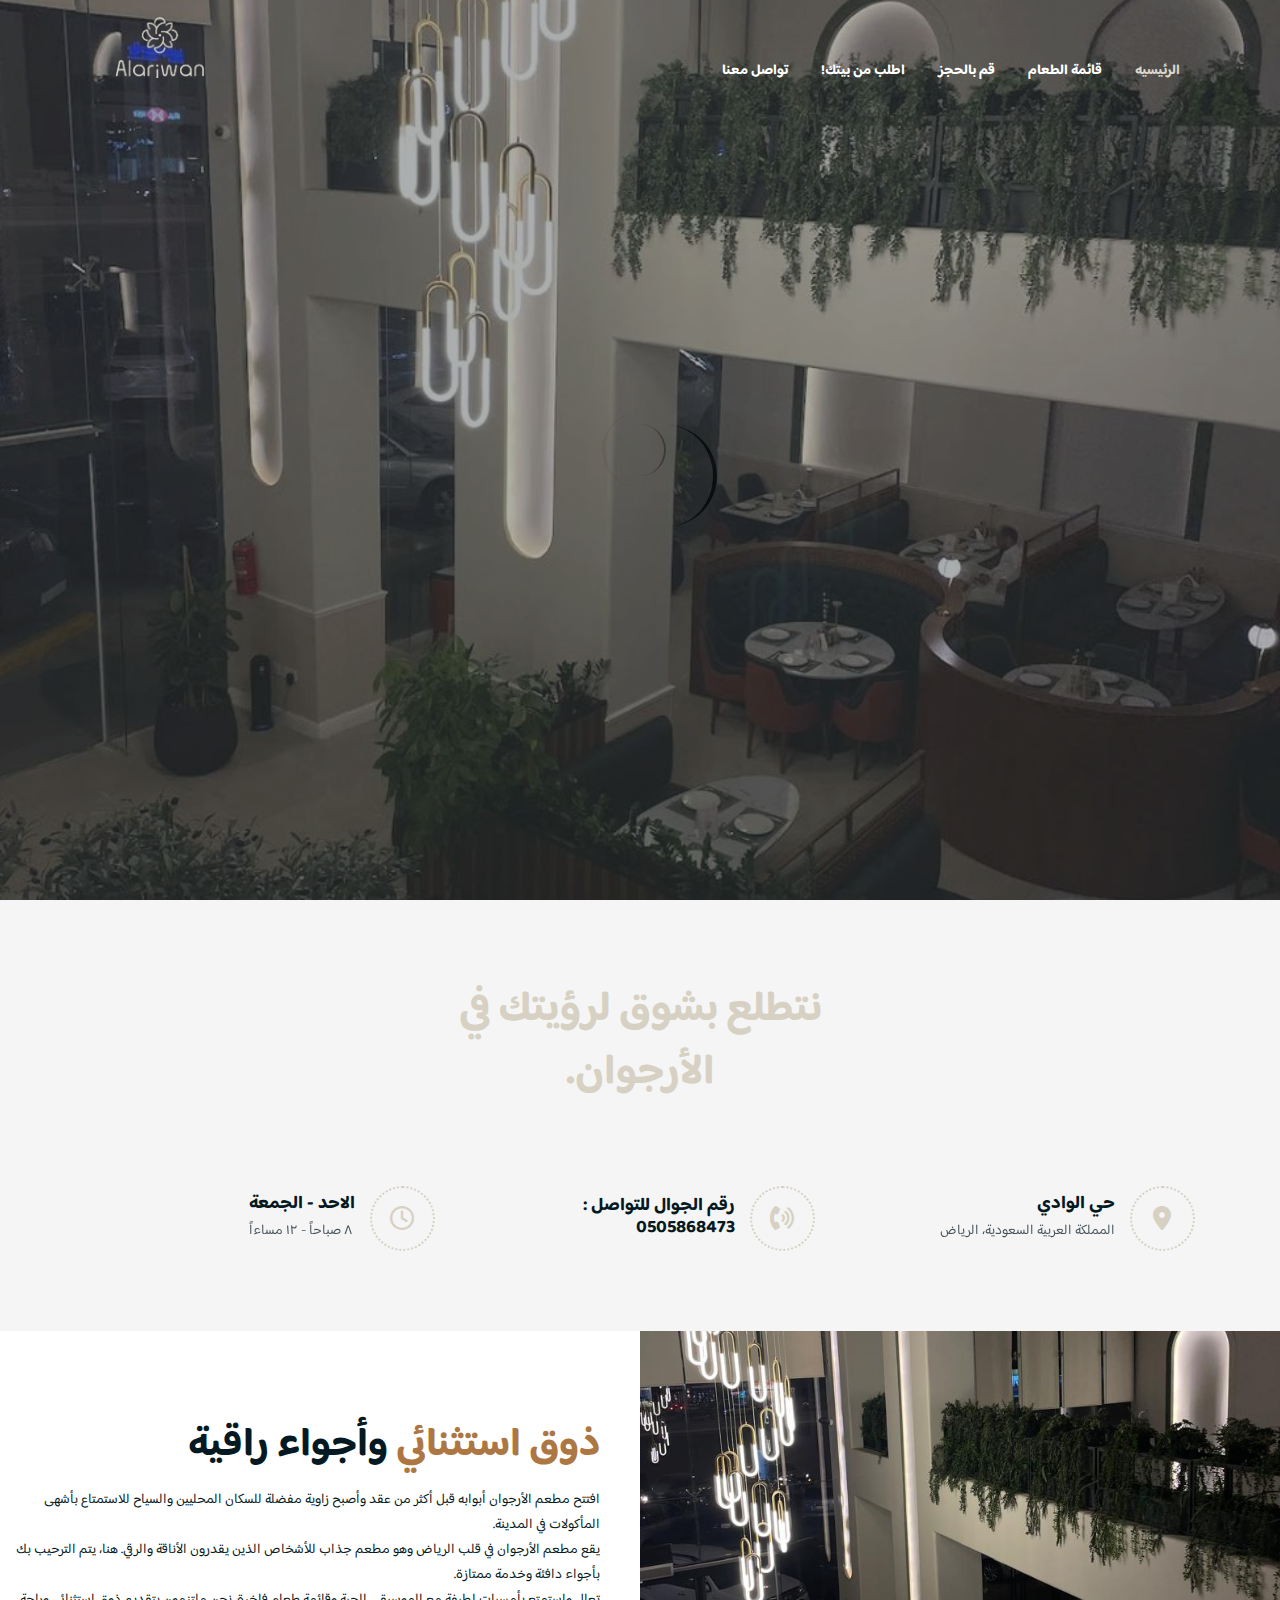
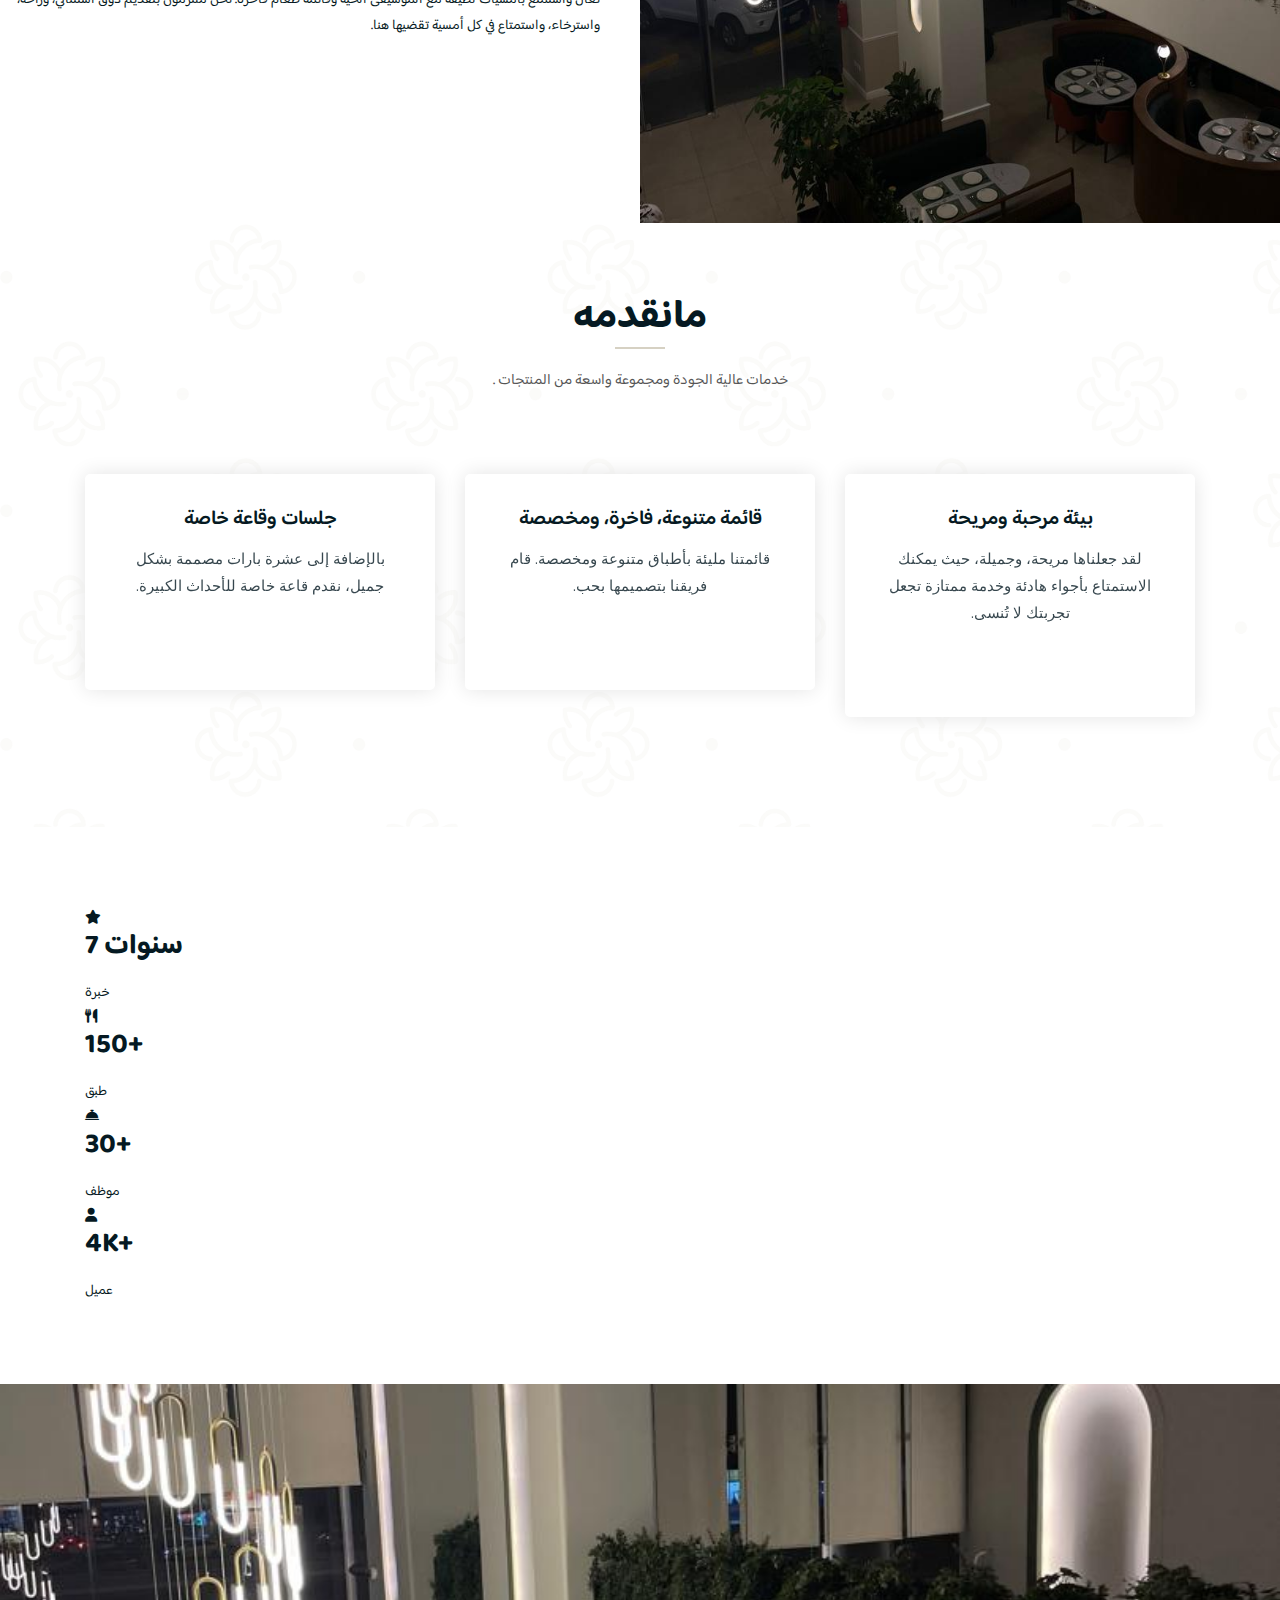
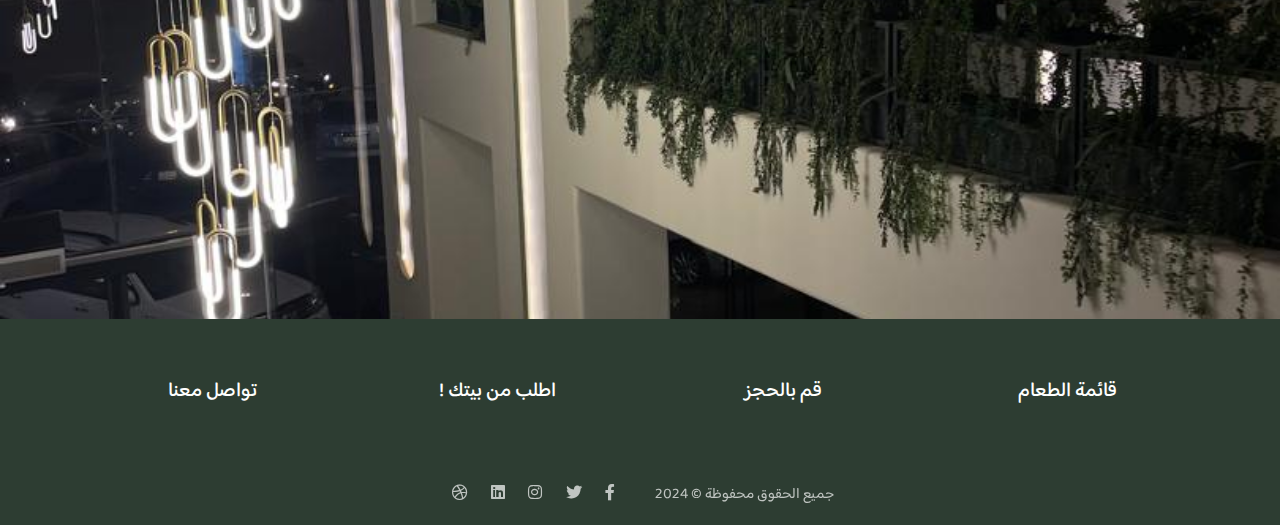
==== commit 234431a8: "Add files via upload" ====
--- a/index.html
+++ b/index.html
@@ -64,13 +64,12 @@
 						<!-- logo -->
 
 						<!-- menu start -->
-						<nav class="main-menu" style="    direction: rtl;">
+						<nav class="main-menu" style="    float: right;
+    margin-top: 19px;    direction: rtl;">
 							<ul>
 								<li class="current-list-item"><a href="#">الرئيسيه</a>
 	
-								</li>
-								<li><a href="about.html">ماذا عنا</a></li>
-	
+								</li>	
 								<li><a href="news.html">قائمة الطعام</a>
 
 								</li>
@@ -128,14 +127,27 @@
 	<!-- end hero area -->
 
 	<!-- features list section -->
-	<div class="list-section pt-80 pb-80" style="direction: rtl;">
+
+	<div class="list-section pt-80" style="direction: rtl;">
+		<div class="container">
+
+<h2 style="line-height: 4.5rem;color: #D6d1C3;" class="text-center">نتطلع بشوق لرؤيتك في <br> الأرجوان.
+
+</h2>
+
+		</div>
+	</div>
+
+
+
+		<div class="list-section pt-80 pb-80" style="direction: rtl;">
 		<div class="container">
 
 			<div class="row">
 				<div class="col-lg-4 col-md-6 mb-4 mb-lg-0">
 					<div class="list-box d-flex align-items-center">
 						<div class="list-icon">
-							<i class="fa-solid fa-location-dot"></i>
+							<a href="https://maps.app.goo.gl/FrFV1dmdya4gesYm8"><i class="fa-solid fa-location-dot"></i></a>
 						</div>
 						<div class="content">
 							<h3>حي الوادي</h3>
@@ -149,8 +161,8 @@
 							<i class="fas fa-phone-volume"></i>
 						</div>
 						<div class="content">
-							<h3>alarkwan@gmail.com</h3>
-							<p>رقم الجوال للتواصل : 0505868473</p>
+							<h3>رقم الجوال للتواصل :<br> 0505868473</h3>
+							<p></p>
 						</div>
 					</div>
 				</div>
@@ -196,7 +208,7 @@
             </div>
     </section>
 	<!-- product section -->
-	<div class="product-section pt-100 pb-100">
+	<div class="product-section pt-80 pb-80">
 		<div class="container">
 			<div class="row">
 				<div class="col-lg-8 offset-lg-2 text-center" style="direction: rtl;">
@@ -244,7 +256,39 @@
     <!-- end cart banner section -->
 
 	<!-- testimonail-section -->
-	
+	<div class="container pt-80 pb-80">
+
+    <div class="stats-section">
+        <div class="stats-box">
+            <i class="fas fa-star"></i>
+            <div>
+                <h3>7 سنوات</h3>
+                <p>خبرة</p>
+            </div>
+        </div>
+        <div class="stats-box">
+            <i class="fas fa-utensils"></i>
+            <div>
+                <h3>150+</h3>
+                <p>طبق</p>
+            </div>
+        </div>
+        <div class="stats-box">
+            <i class="fas fa-concierge-bell"></i>
+            <div>
+                <h3>30+</h3>
+                <p>موظف</p>
+            </div>
+        </div>
+        <div class="stats-box">
+            <i class="fas fa-user"></i>
+            <div>
+                <h3>4K+</h3>
+                <p>عميل</p>
+            </div>
+        </div>
+    </div>
+</div>
 	<!-- end testimonail-section -->
 	
 	<!-- advertisement section -->
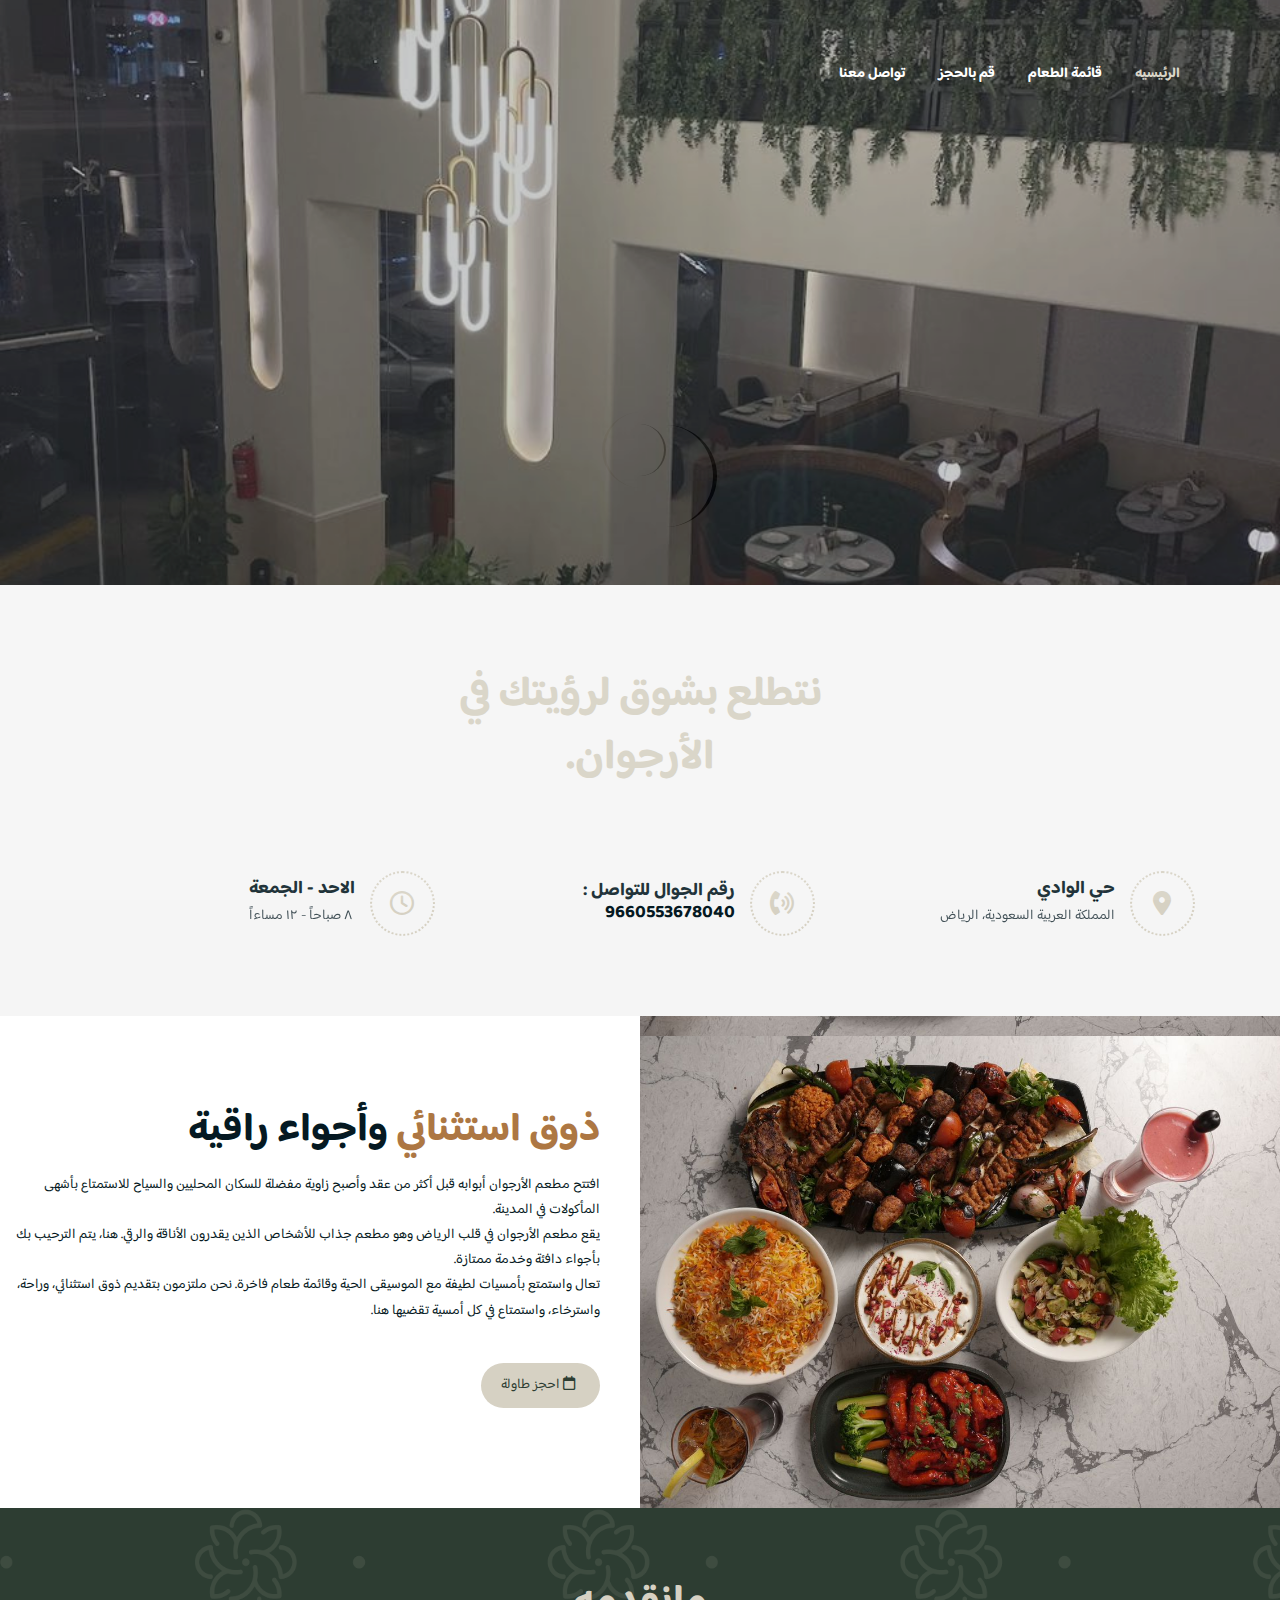
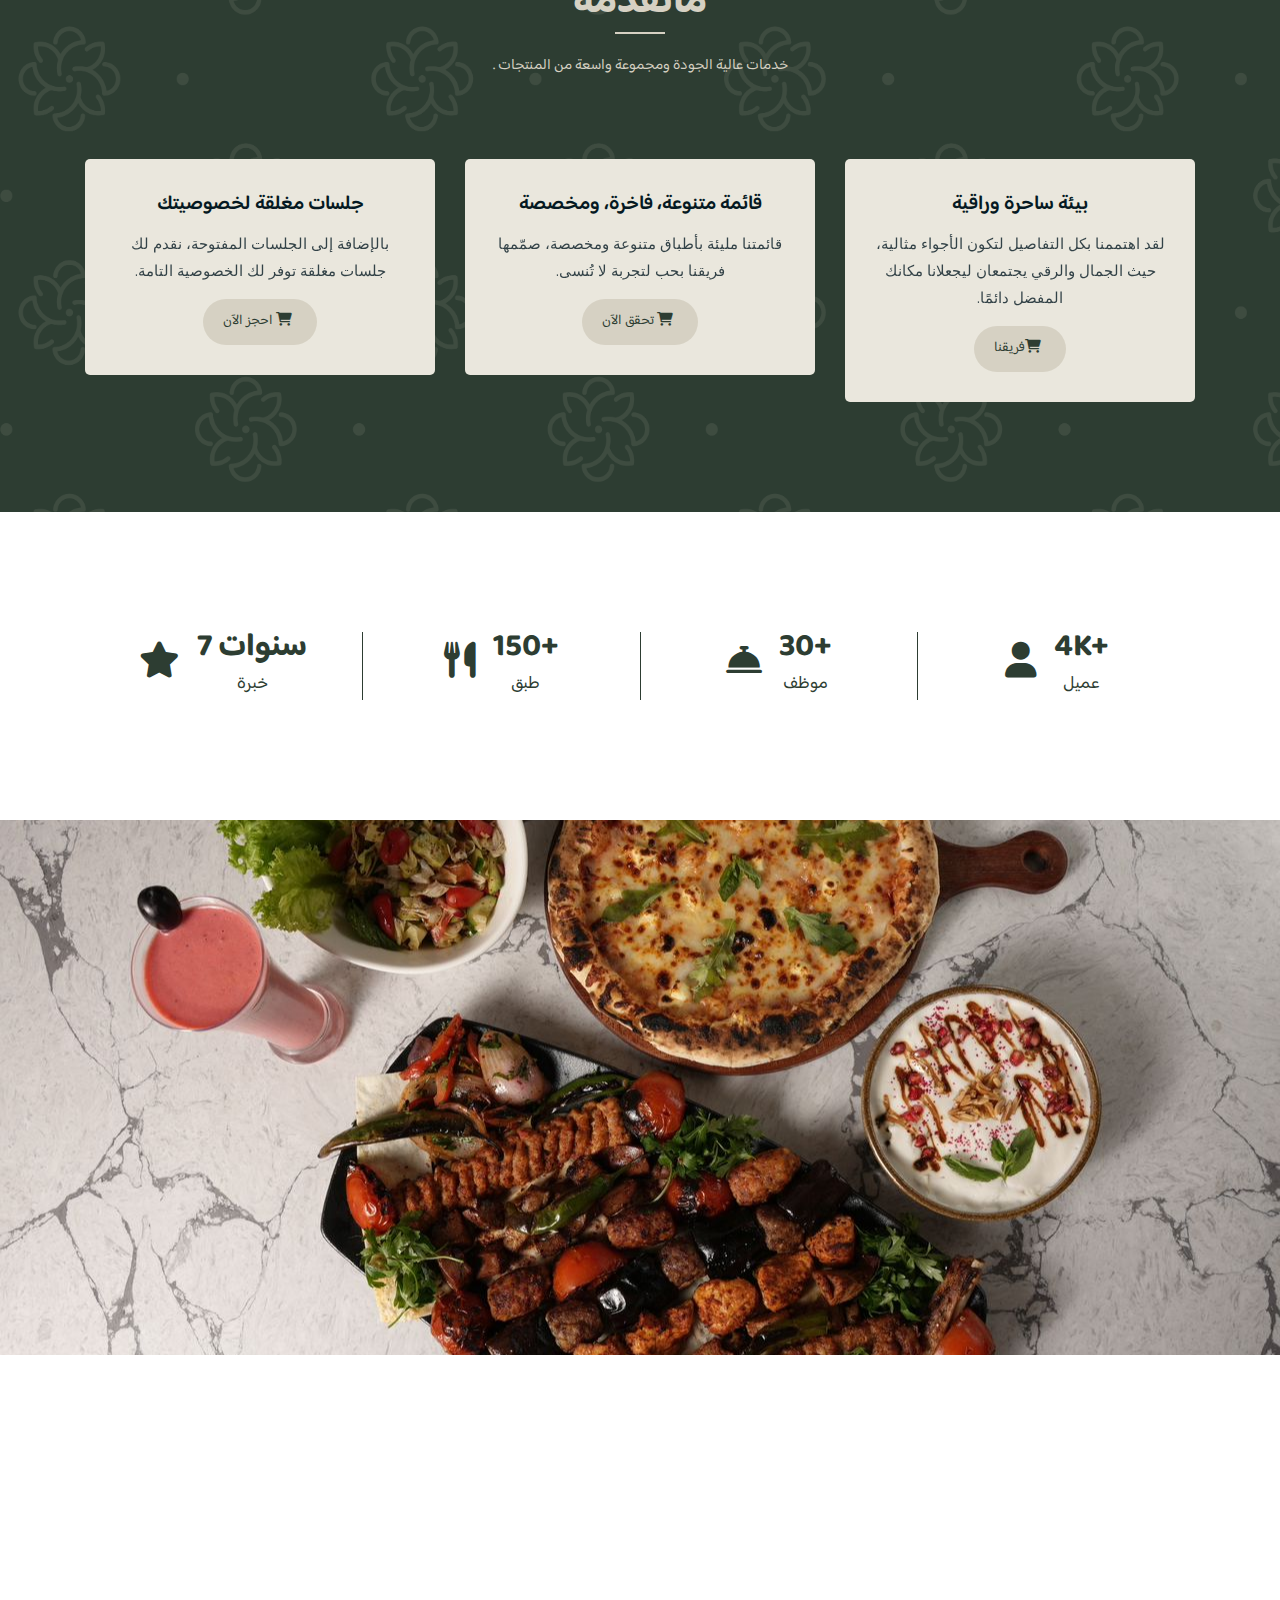
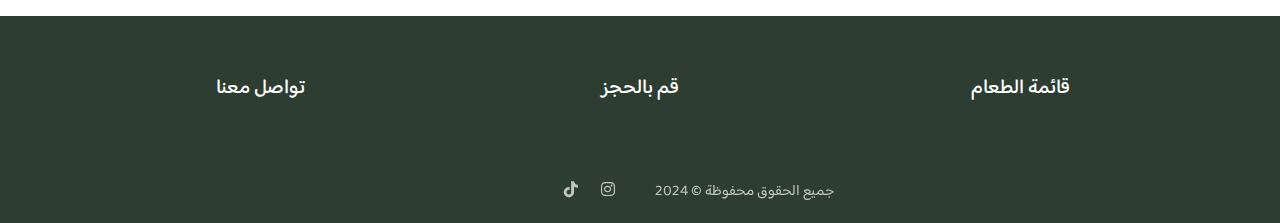
==== commit d17aa5cb: "Add files via upload" ====
--- a/index.html
+++ b/index.html
@@ -4,10 +4,10 @@
 	<meta charset="UTF-8">
 	<meta http-equiv="X-UA-Compatible" content="IE=edge">
 	<meta name="viewport" content="width=device-width, initial-scale=1">
-	<meta name="description" content="Responsive Bootstrap4 Shop Template, Created by Imran Hossain from https://imransdesign.com/">
+	<meta name="description" content="مطعم الارجوان">
 
 	<!-- title -->
-	<title>Fruitkha</title>
+	<title>مطعم الارجوان</title>
 
 	<!-- favicon -->
 	<link rel="shortcut icon" type="image/png" href="assets/img/favicon.png">
@@ -58,25 +58,23 @@
 						<!-- logo -->
 						<div class="site-logo">
 							<a href="index.html">
-								<img src="assets/img/alarjwan-25%20(1).png" alt="">
+								<img src="assets/img/2arj.png" alt="">
 							</a>
 						</div>
 						<!-- logo -->
 
 						<!-- menu start -->
 						<nav class="main-menu" style="    float: right;
-    margin-top: 19px;    direction: rtl;">
+    margin-top: -3px;    direction: rtl;">
 							<ul>
-								<li class="current-list-item"><a href="#">الرئيسيه</a>
+								<li class="current-list-item"><a href="index.html">الرئيسيه</a>
 	
 								</li>	
-								<li><a href="news.html">قائمة الطعام</a>
+								<li><a href="https://alarjwan.foodics.online/">قائمة الطعام</a>
 
 								</li>
-								<li><a href="contact.html">قم بالحجز</a></li>
-								<li><a href="shop.html">اطلب من بيتك!</a>
-
-								</li>
+								<li><a href="#">قم بالحجز</a></li>
+
 																<li><a href="contact.html">تواصل معنا</a></li>
 
 								<li>
@@ -84,7 +82,7 @@
 								</li>
 							</ul>
 						</nav>
-						<div class="mobile-menu"></div>
+						<div style="margin-top: 25px;" class="mobile-menu"></div>
 						<!-- menu end -->
 					</div>
 				</div>
@@ -158,10 +156,10 @@
 				<div class="col-lg-4 col-md-6 mb-4 mb-lg-0">
 					<div class="list-box d-flex align-items-center">
 						<div class="list-icon">
-							<i class="fas fa-phone-volume"></i>
+							<a href="https://wh.ms/9660553678040"><i class="fas fa-phone-volume"></i></a>
 						</div>
 						<div class="content">
-							<h3>رقم الجوال للتواصل :<br> 0505868473</h3>
+							<h3>رقم الجوال للتواصل :<br> 9660553678040</h3>
 							<p></p>
 						</div>
 					</div>
@@ -223,8 +221,8 @@
 				<div class="col-lg-4 col-md-6 text-center" style="direction: rtl;">
 					<div class="single-product-item">
 
-						<h3 class="textOf">جلسات وقاعة خاصة</h3>
-						<p class="product-price"><span>بالإضافة إلى عشرة بارات مصممة بشكل جميل، نقدم قاعة خاصة للأحداث الكبيرة.
+						<h3 class="textOf">جلسات مغلقة لخصوصيتك</h3>
+						<p class="product-price"><span>بالإضافة إلى الجلسات المفتوحة، نقدم لك جلسات مغلقة توفر لك الخصوصية التامة.
 </span>  </p>
 						<a href="cart.html" class="cart-btn"><i class="fas fa-shopping-cart"></i> احجز الآن</a>
 					</div>
@@ -233,16 +231,16 @@
 					<div class="single-product-item">
 
 						<h3 class="textOf">قائمة متنوعة، فاخرة، ومخصصة</h3>
-						<p class="product-price"><span>قائمتنا مليئة بأطباق متنوعة ومخصصة. قام فريقنا بتصميمها بحب.</span> </p>
+						<p class="product-price"><span>قائمتنا مليئة بأطباق متنوعة ومخصصة، صمّمها فريقنا بحب لتجربة لا تُنسى.</span> </p>
 						<a href="cart.html" class="cart-btn"><i class="fas fa-shopping-cart"></i> تحقق الآن</a>
 					</div>
 				</div>
 				<div class="col-lg-4 col-md-6 text-center" style="direction: rtl;">
 					<div class="single-product-item">
 
-						<h3 class="textOf">بيئة مرحبة ومريحة</h3>
+						<h3 class="textOf">بيئة ساحرة وراقية</h3>
 						<p class="product-price"><span>
-لقد جعلناها مريحة، وجميلة، حيث يمكنك الاستمتاع بأجواء هادئة وخدمة ممتازة تجعل تجربتك لا تُنسى.						</span> </p>
+لقد اهتممنا بكل التفاصيل لتكون الأجواء مثالية، حيث الجمال والرقي يجتمعان ليجعلانا مكانك المفضل دائمًا.					</span> </p>
 						<a href="cart.html" class="cart-btn"><i class="fas fa-shopping-cart"></i>فريقنا</a>
 					</div>
 				</div>
@@ -310,6 +308,31 @@
 
 	<!-- end latest news -->
 
+	
+	
+	<div class="container pt-80 pb-80">
+
+    <div class="app-section">
+        <div style=" border-left:none" class="app-box">
+        							<img class="hunger" width="%" src="assets/img/hunger.svg" alt="">
+
+
+        </div>
+        <div style=" border-left:none" class="app-box">
+							<img class="jah" width="%" src="assets/img/jahez.svg" alt="">
+
+        </div>
+        <div style=" border-left:none" class="app-box">
+        							<img class="shq" width="%" src="assets/img/shq.jpg" alt="">
+
+
+        </div>
+        <div style=" border-left:none" class="app-box">
+ 							<img class="chef" width="%" src="assets/img/chefz.jpeg" alt="">
+
+        </div>
+    </div>
+</div>
 	<!-- logo carousel -->
 	
 	<!-- end logo carousel -->
@@ -318,27 +341,22 @@
 	<div class="footer-area" style="">
 		<div class="container">
 			<div class="row">
-				<div class="col-lg-3 col-md-6">
+				<div class="col-lg-4 col-md-6">
 					<div class="footer-box about-widget">
-						<h2 class="widget-title">تواصل معنا</h2>
+                        <a href="contact.html"><h2 class="widget-title">تواصل معنا</h2></a>
 		
 					</div>
 				</div>
-				<div class="col-lg-3 col-md-6">
-					<div class="footer-box get-in-touch">
-						<h2 class="widget-title" style="direction: rtl;">اطلب من بيتك !</h2>
-						
-					</div>
-				</div>
-				<div class="col-lg-3 col-md-6">
+	
+				<div class="col-lg-4 col-md-6">
 					<div class="footer-box pages">
 						<h2 class="widget-title">قم بالحجز</h2>
 						
 					</div>
 				</div>
-				<div class="col-lg-3 col-md-6">
+				<div class="col-lg-4 col-md-6">
 					<div class="footer-box subscribe">
-						<h2 class="widget-title">قائمة الطعام</h2>
+						<a href="https://alarjwan.foodics.online/"></a><h2 class="widget-title">قائمة الطعام</h2>
 						
 					</div>
 				</div>
@@ -358,11 +376,8 @@
 				<div class="col-lg-6 text-right col-md-12">
 					<div class="social-icons">
 						<ul>
-							<li><a href="#" target="_blank"><i class="fab fa-facebook-f"></i></a></li>
-							<li><a href="#" target="_blank"><i class="fab fa-twitter"></i></a></li>
-							<li><a href="#" target="_blank"><i class="fab fa-instagram"></i></a></li>
-							<li><a href="#" target="_blank"><i class="fab fa-linkedin"></i></a></li>
-							<li><a href="#" target="_blank"><i class="fab fa-dribbble"></i></a></li>
+							<li><a href="https://www.instagram.com/alarjwan.r/" target="_blank"><i class="fab fa-instagram"></i></a></li>		
+							<li><a href="https://www.tiktok.com/@alarjwan.r" target="_blank"><i class="fa-brands fa-tiktok"></i></a></li>
 						</ul>
 					</div>
 				</div>
--- a/assets/css/main.css
+++ b/assets/css/main.css
@@ -31,7 +31,8 @@
 }
 
 body img {
-  max-width: 60%;
+  max-width: 80%;
+    padding: 8px 0;
 }
 
 a {
@@ -449,6 +450,7 @@
   font-size: 40px;
   position: relative;
   padding-bottom: 15px;
+    color:#D6d1c3;
 }
 
 .section-title h3:after {
@@ -467,7 +469,7 @@
   font-size: 15px;
   width: 530px;
   margin: 0 auto;
-  color: #555;
+  color: #D6d1c3;
   margin-top: 10px;
   line-height: 1.8;
 }
@@ -1235,10 +1237,15 @@
   -webkit-transition: 0.3s;
   -o-transition: 0.3s;
   transition: 0.3s;
+    background-color: #D6d1c3;
+    color: #CCC;
+}
+
+.single-product-item a{
 }
 
 a.cart-btn:hover {
-  background-color: #051922;
+  background-color: #2d3d32;
   color: #D6d1C3;
 }
 
@@ -1356,7 +1363,7 @@
 .hero-bg {
   background-image: url(../img/re.jpeg);
   background-size: cover;
-  background-position: center;
+  background-position: center 1200px;
   background-attachment: fixed;
 }
 
@@ -1370,7 +1377,7 @@
 }
 
 .hero-area {
-  height: 100%;
+  height: 65%;
   position: relative;
   z-index: 1;
 }
@@ -1388,7 +1395,7 @@
   content: "";
   background-color: #020a0e9c;
   z-index: -1;
-  opacity: 0.6;
+  opacity: 0.4;
 }
 
 .hero-text p.subtitle {
@@ -1896,9 +1903,9 @@
 
 .cart-banner .image-column {
   position: relative;
-    background-image: url(../img/se.jpeg);
+    background-image: url(../img/food.jpeg);
     background-size: cover;
-    background-position: bottom -76px right 0px;
+    background-position: bottom -20px right 0px;
     
 }
 
@@ -2109,6 +2116,75 @@
   margin-bottom: 0;
 }
 
+
+
+        .stats-section {
+            display: flex;
+            justify-content: space-around;
+            align-items: center;
+            padding: 40px 0;
+            text-align: center;
+        }
+
+        .stats-box {
+            display: flex;
+            align-items: center;
+            justify-content: center;
+            color: #6b5649;
+            padding: 0 20px;
+            flex: 1;
+        }
+
+        .stats-box i {
+            font-size: 36px;
+            margin-right: 17px;
+            color: #2d3d32;
+                margin-bottom: 13px; /* Adjust this value to move the icon up */
+
+        }
+
+        .stats-box h3 {
+            margin: 0;
+            font-size: 32px;
+            font-weight: bold;
+            color: #2d3d32;
+        }
+
+        .stats-box p {
+            margin: 5px 0 0;
+            font-size: 18px;
+            color: #2d3d32;
+        }
+
+        .stats-box + .stats-box {
+            border-left: 1px solid #2d3d32;
+        }
+
+        @media (max-width: 768px) {
+            .stats-section {
+                flex-direction: column;
+            }
+
+            .stats-box {
+                border-left: none;
+                border-top: 1px solid #8b3831;
+                padding: 20px 0;
+            }
+
+            .stats-box:first-child {
+                border-top: none;
+            }
+
+            .stats-box i {
+                margin-right: 0;
+                margin-bottom: 10px;
+                
+            }
+
+            .stats-box {
+                flex-direction: column;
+            }
+        }
 /* -----------------------------------------------------------------------------
 
 # Shop Banner Styles
@@ -2117,7 +2193,7 @@
 .shop-banner {
   position: relative;
   background-color: #f5f5f5;
-  background-image: url(../img/se.jpeg);
+  background-image: url(../img/dis.jpeg);
     background-position: center;
     
   background-size: cover;
@@ -2388,6 +2464,7 @@
 .product-section {
     position: relative;
     z-index: 1;
+    background-color: #2d3d32;
 }
 
 .product-section::before {
@@ -2462,7 +2539,7 @@
 
 a.cart-btn {
   display: inline-block;
-  color: #fff;
+    color: #2d3d32;
   padding: 10px 20px;
 }
 
@@ -2739,12 +2816,10 @@
 }
 
 .single-product-item {
-  -webkit-box-shadow: 0 0 20px #e4e4e4;
-  box-shadow: 0 0 20px #e4e4e4;
   padding-bottom: 50px;
   border-radius: 5px;
         padding: 30px;
-    background-color: #FFF;
+    background-color: #eae7dd;
     
 }
 
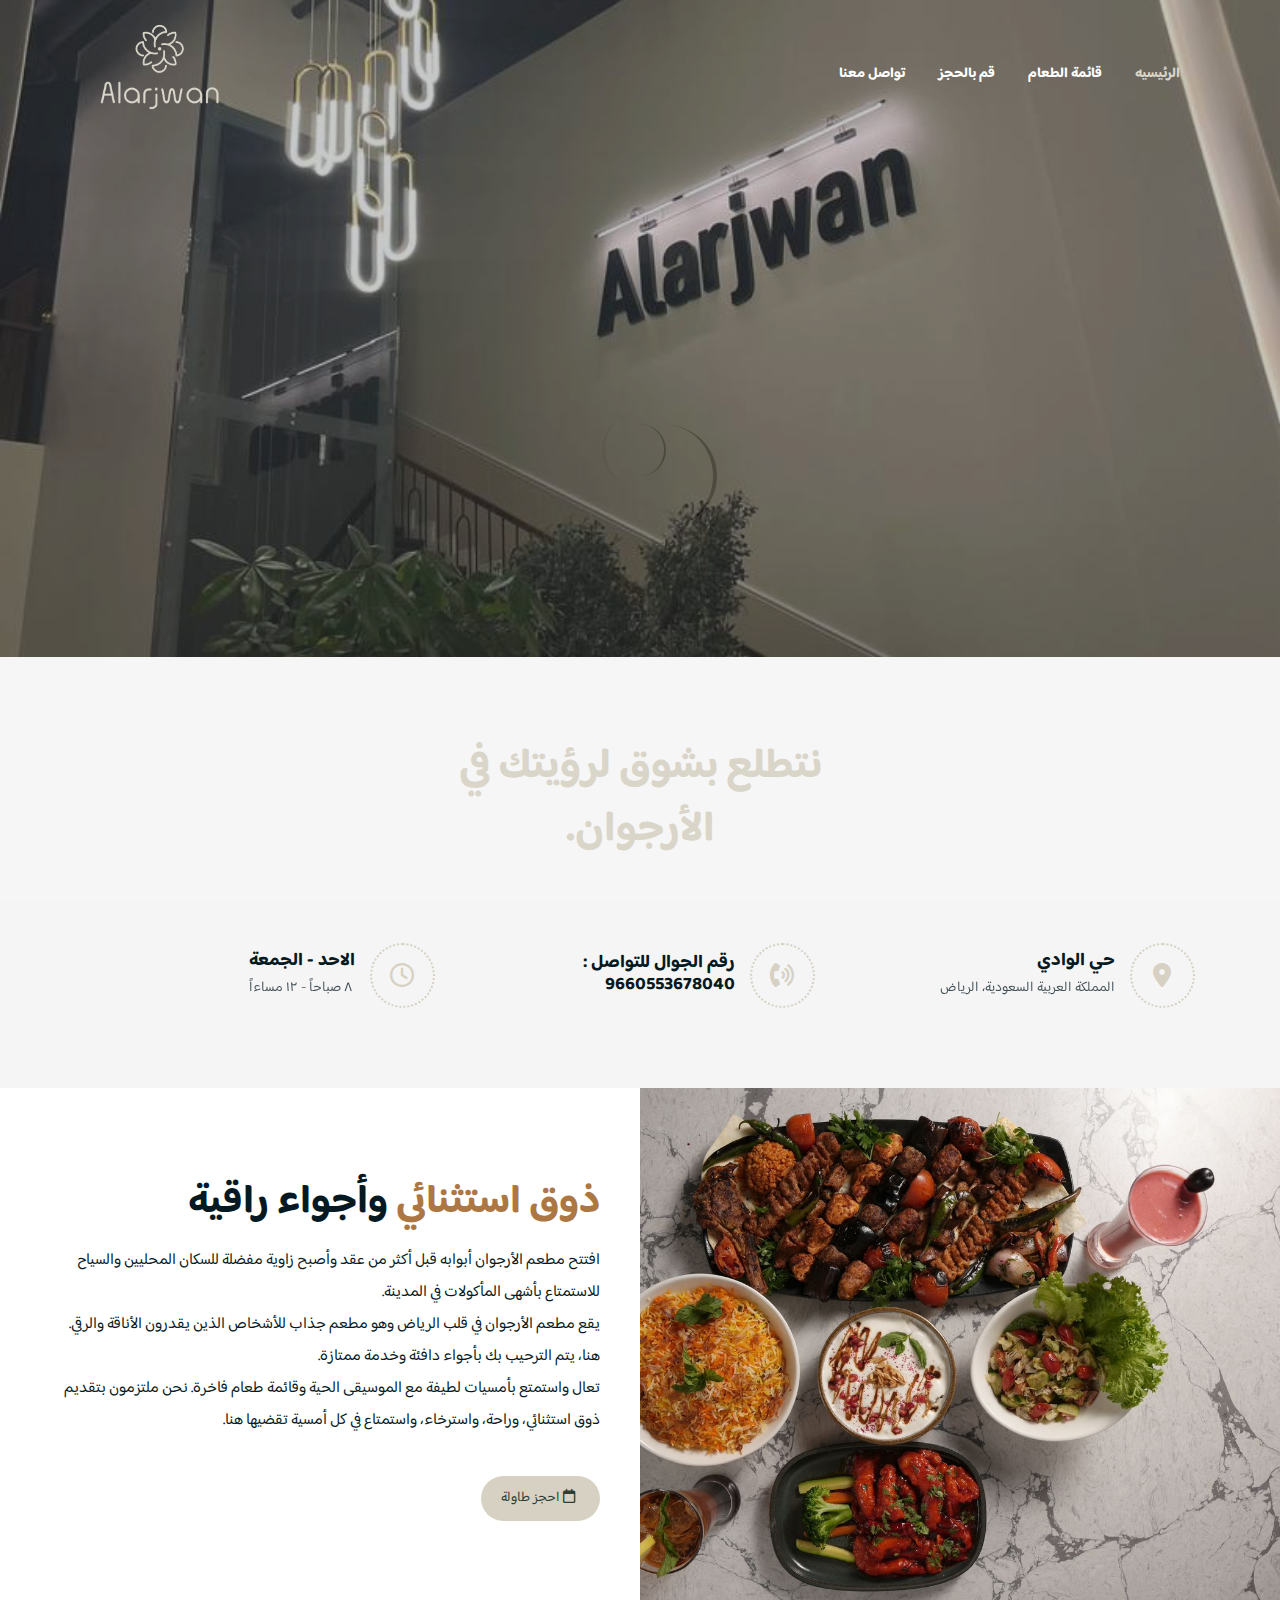
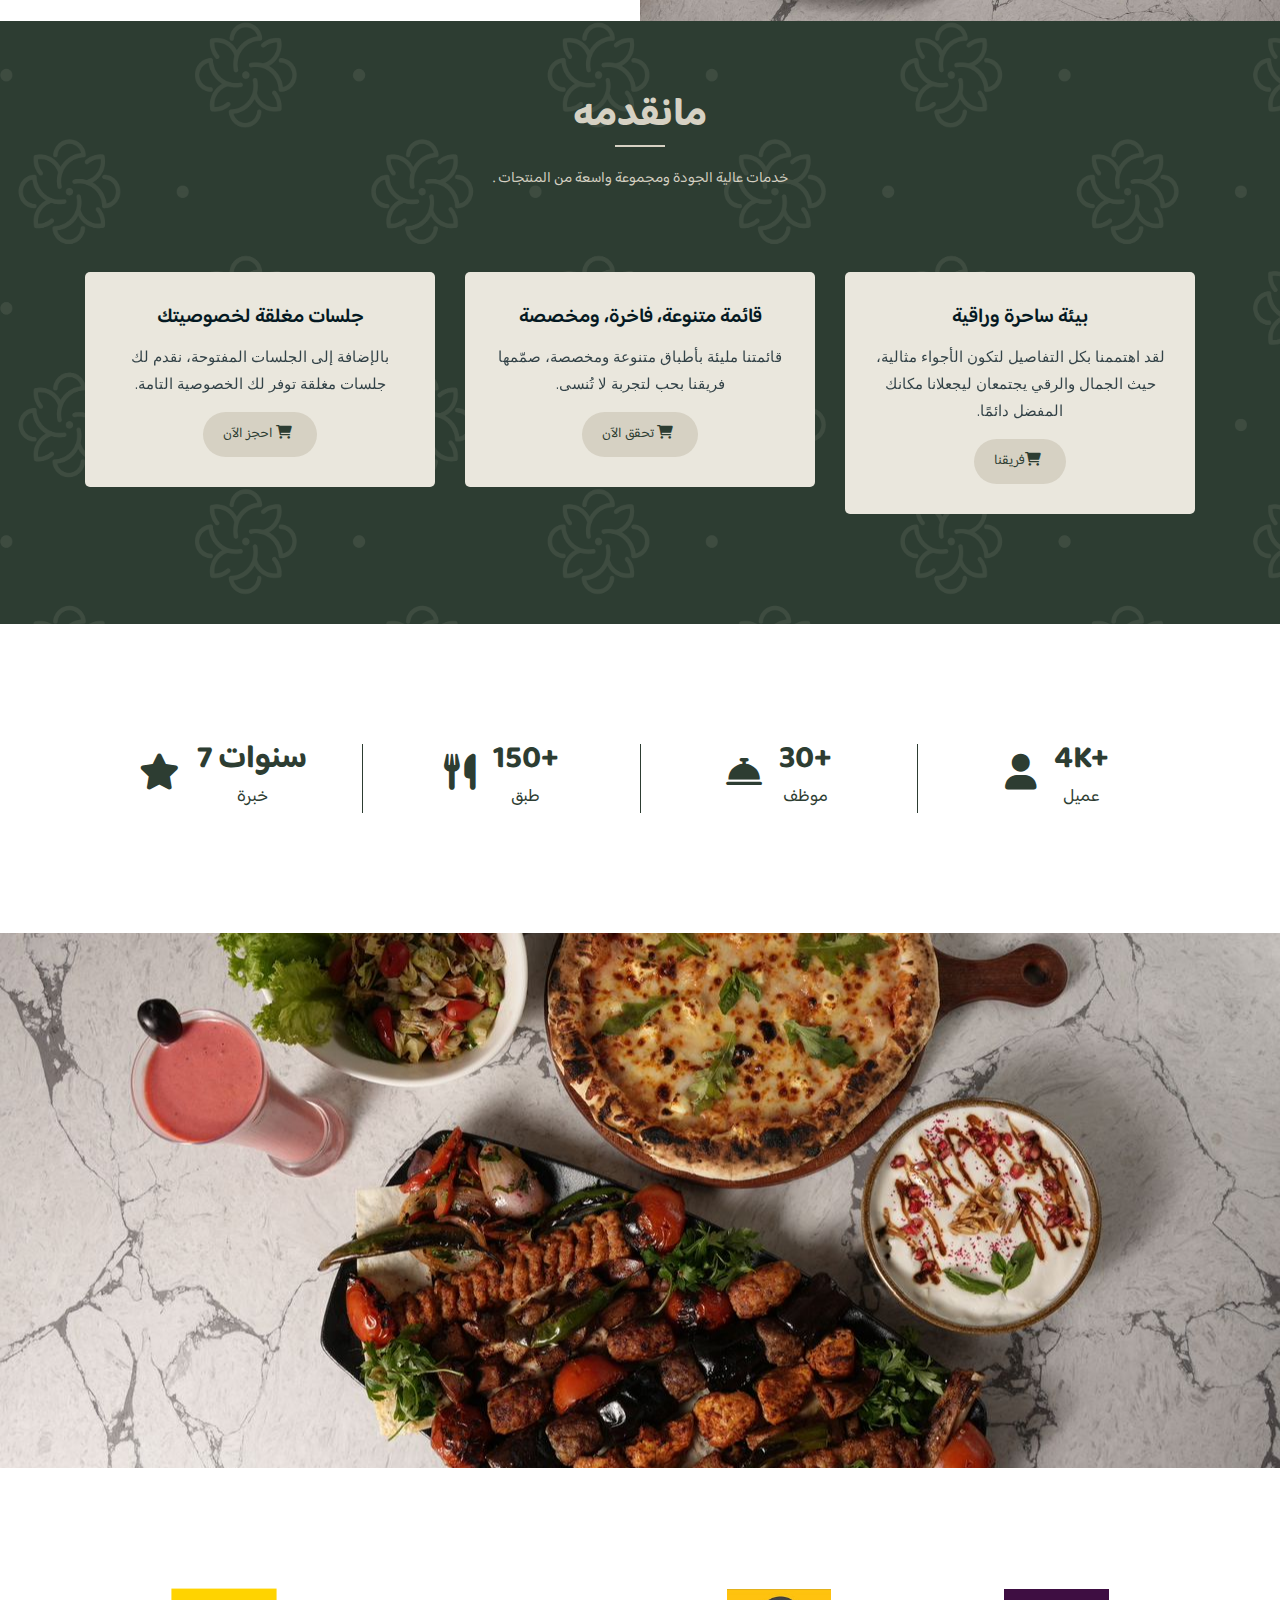
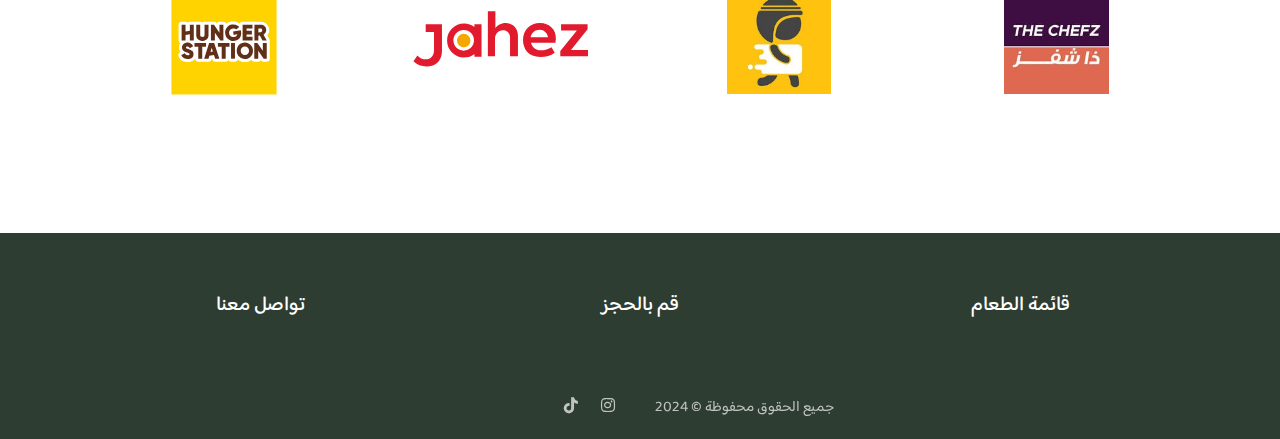
==== commit 8daeea95: "Add files via upload" ====
--- a/index.html
+++ b/index.html
@@ -10,7 +10,7 @@
 	<title>مطعم الارجوان</title>
 
 	<!-- favicon -->
-	<link rel="shortcut icon" type="image/png" href="assets/img/favicon.png">
+	<link rel="shortcut icon" type="image/png" href="assets/img/.png">
 	<!-- google font -->
 	<link href="https://fonts.googleapis.com/css?family=Open+Sans:300,400,700" rel="stylesheet">
 	<link href="https://fonts.googleapis.com/css?family=Poppins:400,700&display=swap" rel="stylesheet">
--- a/assets/css/main.css
+++ b/assets/css/main.css
@@ -32,7 +32,9 @@
 
 body img {
   max-width: 80%;
-    padding: 8px 0;
+    padding: 4px 0;
+                    margin-top: -18px;
+
 }
 
 a {
@@ -118,7 +120,7 @@
 @media only screen and (max-width: 575.96px) {
   h3, .h3 {
     font-size: 1.75rem;
-    line-height: 2rem;
+    line-height: 5rem;
   }
 }
 
@@ -504,6 +506,7 @@
   position: relative;
   z-index: 1;
   background-attachment: fixed;
+    background-image: url(../img/re.jpeg);
   padding-top: 200px;
 }
 
@@ -514,7 +517,7 @@
   width: 100%;
   height: 100%;
   content: "";
-  background-color: #07212e;
+  background-color: #000;
   z-index: -1;
   opacity: 0.8;
 }
@@ -639,8 +642,15 @@
 
 .mean-container a.meanmenu-reveal {
   color: #051922;
-}
-
+    margin-top: 5px;
+}
+
+.mean-container .mean-nav ul li a{
+    text-align: right;
+}
+.mean-container .mean-nav{
+    margin-top: 58px;
+}
 .mean-container a.meanmenu-reveal span {
   background-color: #051922;
 }
@@ -728,7 +738,7 @@
 
 .sticky-wrapper.is-sticky .top-header-area {
   background-color: #2d3d32;
-  padding: 15px 0;
+  padding: 4px 0;
 }
 
 .top-header-area {
@@ -1361,9 +1371,9 @@
 
 ----------------------------------------------------------------------------- */
 .hero-bg {
-  background-image: url(../img/re.jpeg);
+  background-image: url(../img/main.jpeg);
   background-size: cover;
-  background-position: center 1200px;
+  background-position: center 1100px;
   background-attachment: fixed;
 }
 
@@ -1377,7 +1387,7 @@
 }
 
 .hero-area {
-  height: 65%;
+  height: 73%;
   position: relative;
   z-index: 1;
 }
@@ -1905,7 +1915,7 @@
   position: relative;
     background-image: url(../img/food.jpeg);
     background-size: cover;
-    background-position: bottom -20px right 0px;
+    background-position: bottom -0px right 0px;
     
 }
 
@@ -1964,9 +1974,11 @@
 .cart-banner .content-column .text {
   position: relative;
   font-weight: 400;
-  line-height: 1.8em;
+    font-size: 16px;
+  line-height: 2em;
   margin-top: 25px;
   margin-bottom: 25px;
+        padding-left: 60px;
 }
 
 .time-counter {
@@ -2117,6 +2129,15 @@
 }
 
 
+            
+           body img{
+                padding: 0px 0;
+            }
+
+
+
+
+
 
         .stats-section {
             display: flex;
@@ -2164,6 +2185,20 @@
             .stats-section {
                 flex-direction: column;
             }
+            
+            .hero-bg {
+  background-image: url(../img/main.jpeg);
+  background-size: cover;
+  background-position: center 355px;
+  background-attachment: fixed;
+                  height: 60%;
+
+}
+            .stats-box + .stats-box{
+                border-left: none;
+            }
+ 
+            
 
             .stats-box {
                 border-left: none;
@@ -2190,6 +2225,114 @@
 # Shop Banner Styles
 
 ----------------------------------------------------------------------------- */
+        .app-section {
+            display: flex;
+            align-items: center;
+            padding: 40px 0;
+            text-align: center;
+        }
+
+        .app-box {
+            display: flex;
+            align-items: center;
+            justify-content: center;
+            color: #6b5649;
+            padding: 0 20px;
+            flex: 1;
+        }
+
+        .app-box i {
+            font-size: 36px;
+            margin-right: 17px;
+            color: #2d3d32;
+                margin-bottom: 13px; /* Adjust this value to move the icon up */
+
+        }
+
+        .app-box h3 {
+            margin: 0;
+            font-size: 32px;
+            font-weight: bold;
+            color: #2d3d32;
+        }
+
+.app-box .hunger{
+    width: 60%;
+}
+.app-box .chef{
+    width: 44%;
+}
+.app-box .shq{
+    width: 44%;
+}
+.app-box .jahez{
+    width: 40%;
+}
+
+        .app-box p {
+            margin: 5px 0 0;
+            font-size: 18px;
+            color: #2d3d32;
+        }
+
+        .app-box + .app-box {
+        }
+
+        @media (max-width: 768px) {
+            .app-section {
+                flex-direction: column;
+            }
+            
+            .app-box .hunger{
+    width: 56%;
+}
+.app-box .chef{
+    width: 56%;
+    margin-top: 17px
+}
+.app-box .shq{
+    width: 68%;
+}
+.app-box .jahez{
+    width: 40%;
+}
+            
+
+            .app-box + .app-box{
+                border-left: none;
+            }
+ 
+            
+
+            .app-box {
+                border-left: none;
+                padding: 20px 0;
+            }
+
+            .app-box:first-child {
+                border-top: none;
+            }
+
+            .app-box i {
+                margin-right: 0;
+                margin-bottom: 10px;
+                
+            }
+
+            .app-box {
+                flex-direction: column;
+            }
+            
+            .app-box img{
+               width: 50% 
+            }
+        }
+
+
+
+
+
+
 .shop-banner {
   position: relative;
   background-color: #f5f5f5;
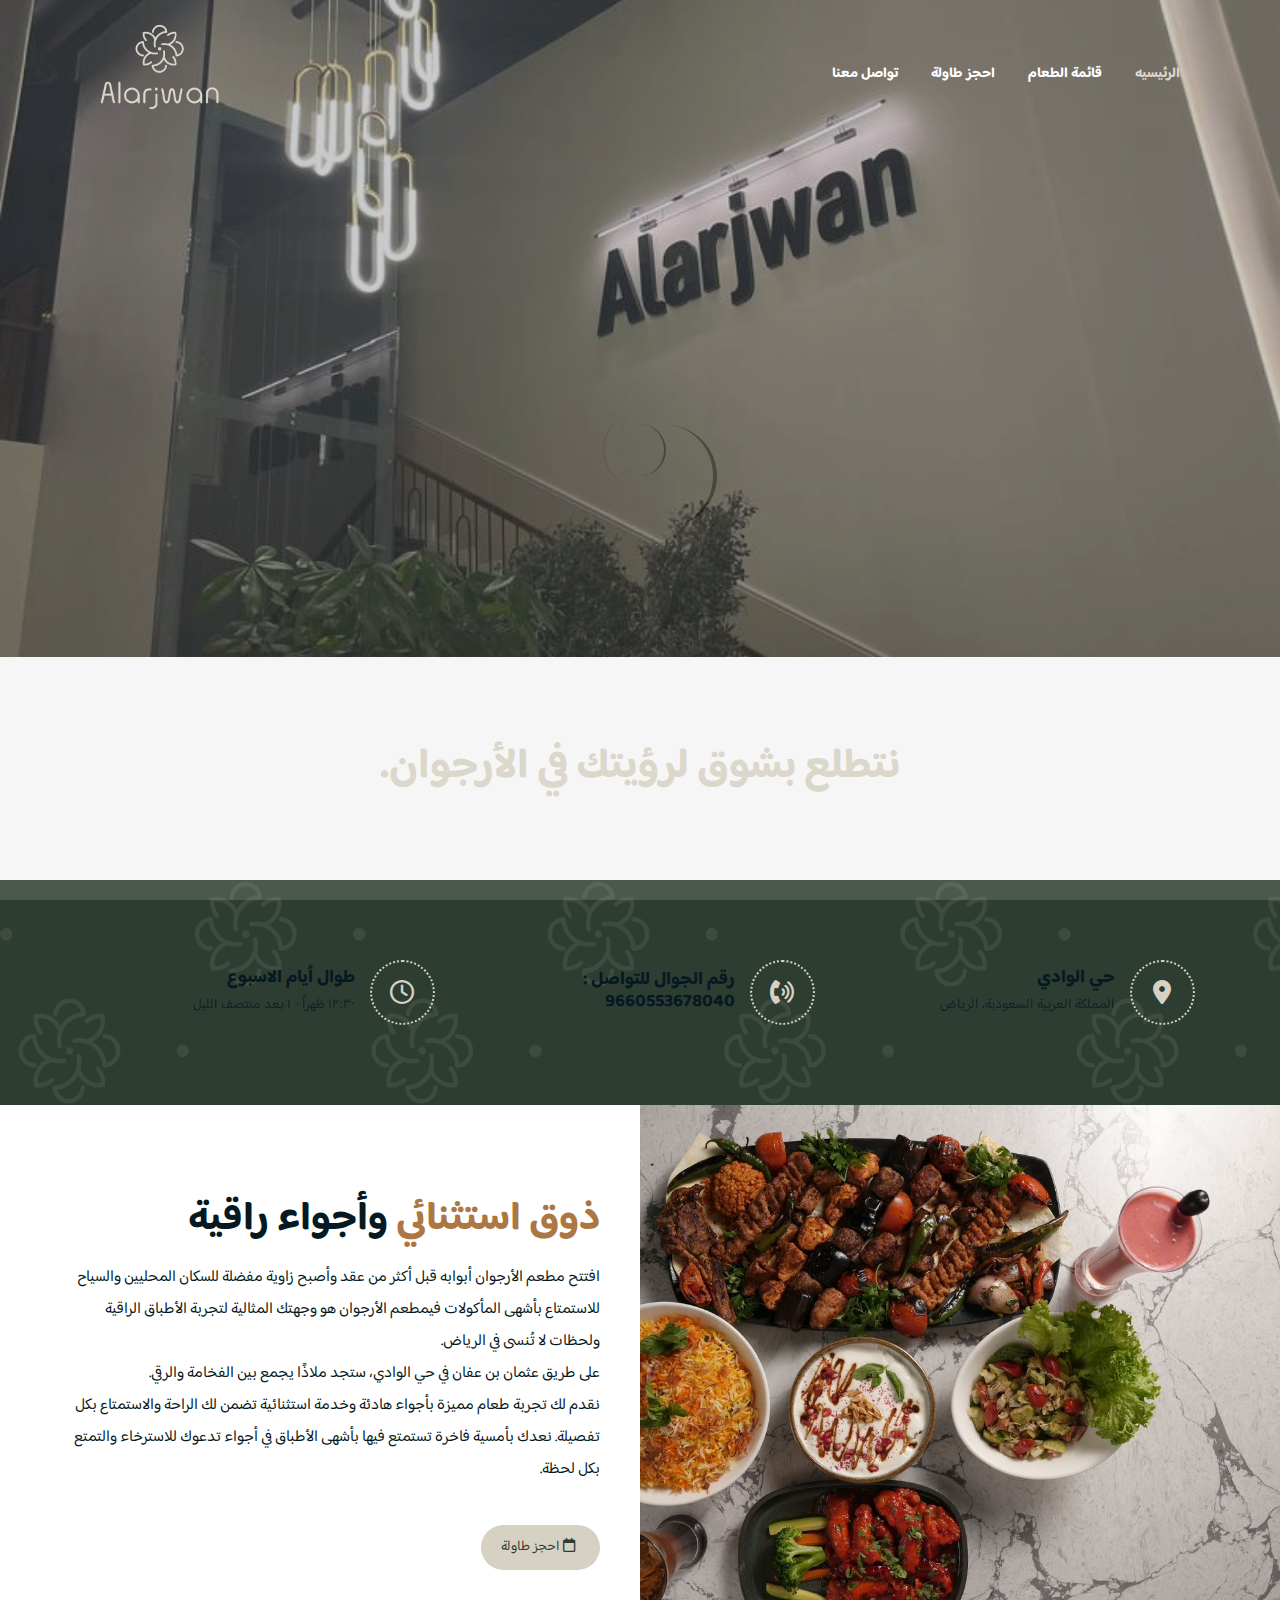
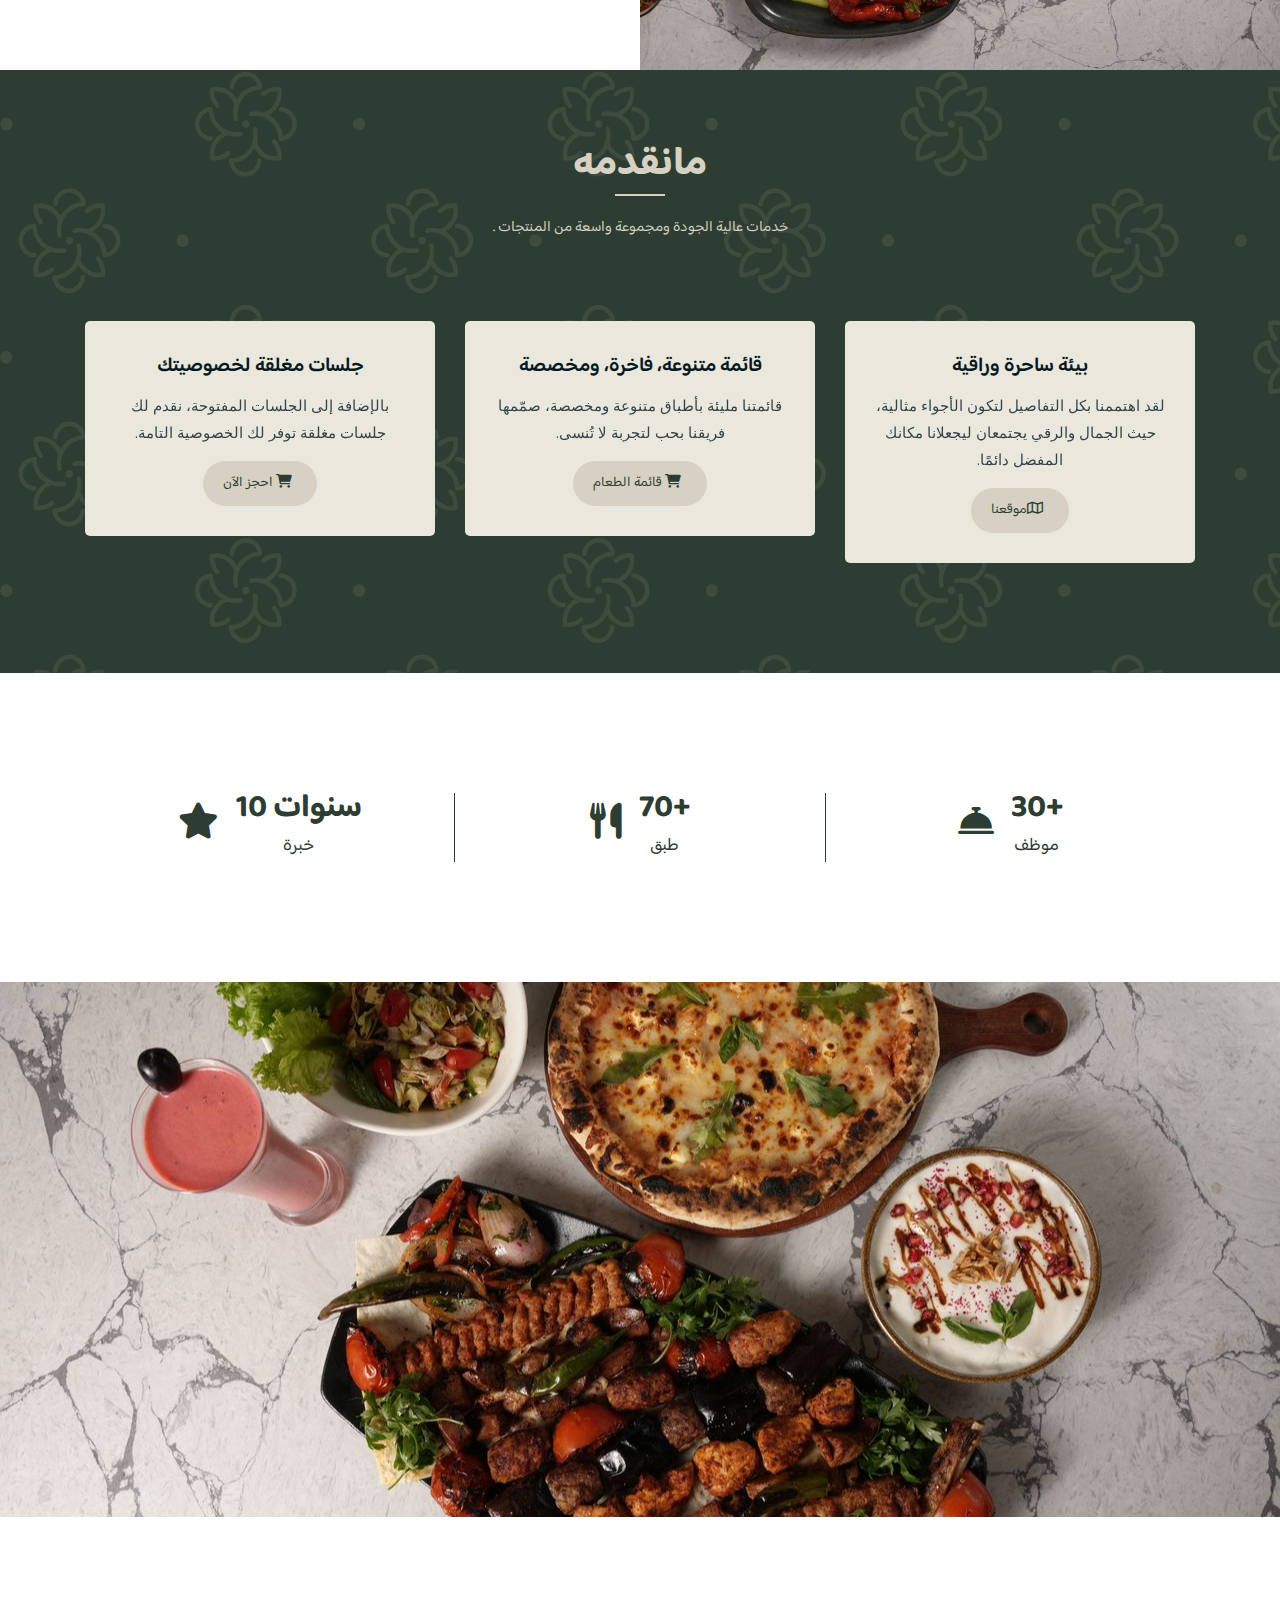
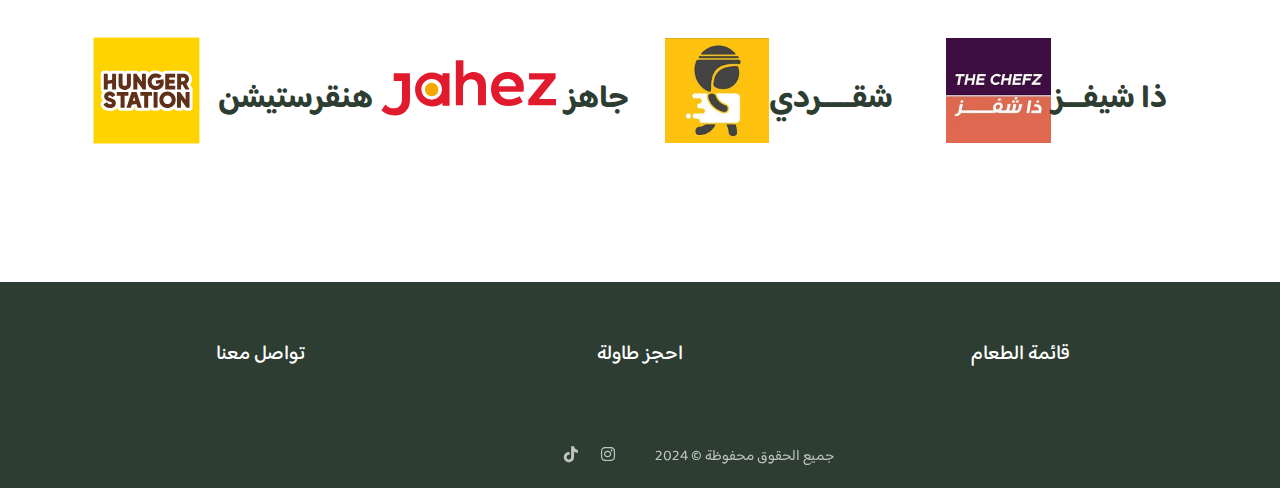
==== commit 1c6e19dd: "Add files via upload" ====
--- a/index.html
+++ b/index.html
@@ -73,7 +73,7 @@
 								<li><a href="https://alarjwan.foodics.online/">قائمة الطعام</a>
 
 								</li>
-								<li><a href="#">قم بالحجز</a></li>
+								<li><a href="#">احجز طاولة</a></li>
 
 																<li><a href="contact.html">تواصل معنا</a></li>
 
@@ -126,10 +126,10 @@
 
 	<!-- features list section -->
 
-	<div class="list-section pt-80" style="direction: rtl;">
-		<div class="container">
-
-<h2 style="line-height: 4.5rem;color: #D6d1C3;" class="text-center">نتطلع بشوق لرؤيتك في <br> الأرجوان.
+	<div class="list-section pt-80 pb-80" style="direction: rtl;">
+		<div class="container">
+
+<h2 style="line-height: 4.5rem;color: #D6d1C3;" class="text-center">نتطلع بشوق لرؤيتك في الأرجوان.
 
 </h2>
 
@@ -138,7 +138,7 @@
 
 
 
-		<div class="list-section pt-80 pb-80" style="direction: rtl;">
+		<div class="product-section pt-80 pb-80" style="direction: rtl;">
 		<div class="container">
 
 			<div class="row">
@@ -170,8 +170,8 @@
 							<i class="fa-regular fa-clock"></i>
 						</div>
 						<div class="content">
-							<h3>الاحد - الجمعة</h3>
-							<p>٨ صباحاً - ١٢ مساءاً</p>
+							<h3>طوال أيام الاسبوع</h3>
+							<p>١٢:٣٠ ظهراً - ١ بعد منتصف الليل</p>
 						</div>
 					</div>
 				</div>
@@ -193,12 +193,7 @@
 					<h3><span style="color: #ad7743;" class="orange-text">ذوق استثنائي</span> وأجواء راقية</h3>
                     <div class="text">
 
-افتتح مطعم الأرجوان أبوابه قبل أكثر من عقد وأصبح زاوية مفضلة للسكان المحليين والسياح للاستمتاع بأشهى المأكولات في المدينة.
-<br>
-يقع مطعم الأرجوان في قلب الرياض وهو مطعم جذاب للأشخاص الذين يقدرون الأناقة والرقي. هنا، يتم الترحيب بك بأجواء دافئة وخدمة ممتازة.
-<br>
-
-تعال واستمتع بأمسيات لطيفة مع الموسيقى الحية وقائمة طعام فاخرة. نحن ملتزمون بتقديم ذوق استثنائي، وراحة، واسترخاء، واستمتاع في كل أمسية تقضيها هنا.</div>
+افتتح مطعم الأرجوان أبوابه قبل أكثر من عقد وأصبح زاوية مفضلة للسكان المحليين والسياح للاستمتاع بأشهى المأكولات فيمطعم الأرجوان هو وجهتك المثالية لتجربة الأطباق الراقية ولحظات لا تُنسى في الرياض.<br> على طريق عثمان بن عفان في حي الوادي، ستجد ملاذًا يجمع بين الفخامة والرقي. <br>نقدم لك تجربة طعام مميزة بأجواء هادئة وخدمة استثنائية تضمن لك الراحة والاستمتاع بكل تفصيلة. نعدك بأمسية فاخرة تستمتع فيها بأشهى الأطباق في أجواء تدعوك للاسترخاء والتمتع بكل لحظة.</div>
                     <!--Countdown Timer-->
   
                 	<a href="cart.html" class="cart-btn mt-3"><i class="fa-regular fa-calendar"></i> احجز طاولة</a>
@@ -232,7 +227,7 @@
 
 						<h3 class="textOf">قائمة متنوعة، فاخرة، ومخصصة</h3>
 						<p class="product-price"><span>قائمتنا مليئة بأطباق متنوعة ومخصصة، صمّمها فريقنا بحب لتجربة لا تُنسى.</span> </p>
-						<a href="cart.html" class="cart-btn"><i class="fas fa-shopping-cart"></i> تحقق الآن</a>
+						<a href="https://alarjwan.foodics.online/" class="cart-btn"><i class="fas fa-shopping-cart"></i>  قائمة الطعام</a>
 					</div>
 				</div>
 				<div class="col-lg-4 col-md-6 text-center" style="direction: rtl;">
@@ -241,7 +236,7 @@
 						<h3 class="textOf">بيئة ساحرة وراقية</h3>
 						<p class="product-price"><span>
 لقد اهتممنا بكل التفاصيل لتكون الأجواء مثالية، حيث الجمال والرقي يجتمعان ليجعلانا مكانك المفضل دائمًا.					</span> </p>
-						<a href="cart.html" class="cart-btn"><i class="fas fa-shopping-cart"></i>فريقنا</a>
+						<a href="https://maps.app.goo.gl/FrFV1dmdya4gesYm8" class="cart-btn"><i class="fa-regular fa-map"></i>موقعنا</a>
 					</div>
 				</div>
 			</div>
@@ -260,14 +255,14 @@
         <div class="stats-box">
             <i class="fas fa-star"></i>
             <div>
-                <h3>7 سنوات</h3>
+                <h3>10 سنوات</h3>
                 <p>خبرة</p>
             </div>
         </div>
         <div class="stats-box">
             <i class="fas fa-utensils"></i>
             <div>
-                <h3>150+</h3>
+                <h3>70+</h3>
                 <p>طبق</p>
             </div>
         </div>
@@ -278,13 +273,7 @@
                 <p>موظف</p>
             </div>
         </div>
-        <div class="stats-box">
-            <i class="fas fa-user"></i>
-            <div>
-                <h3>4K+</h3>
-                <p>عميل</p>
-            </div>
-        </div>
+
     </div>
 </div>
 	<!-- end testimonail-section -->
@@ -310,29 +299,27 @@
 
 	
 	
-	<div class="container pt-80 pb-80">
-
+<div class="container pt-80 pb-80">
     <div class="app-section">
-        <div style=" border-left:none" class="app-box">
-        							<img class="hunger" width="%" src="assets/img/hunger.svg" alt="">
-
-
-        </div>
-        <div style=" border-left:none" class="app-box">
-							<img class="jah" width="%" src="assets/img/jahez.svg" alt="">
-
-        </div>
-        <div style=" border-left:none" class="app-box">
-        							<img class="shq" width="%" src="assets/img/shq.jpg" alt="">
-
-
-        </div>
-        <div style=" border-left:none" class="app-box">
- 							<img class="chef" width="%" src="assets/img/chefz.jpeg" alt="">
-
+        <div class="app-box">
+            <img class="hunger" width="%" src="assets/img/hunger.svg" alt="">
+            <h3>هنقرستيشن</h3>
+        </div>
+        <div class="app-box">
+            <img class="jah" width="%" src="assets/img/jahez.svg" alt="">
+            <h3>جاهز</h3>
+        </div>
+        <div class="app-box">
+            <img class="shq" width="%" src="assets/img/shq.jpg" alt="">
+            <h3>شقـــــردي</h3>
+        </div>
+        <div class="app-box">
+            <img class="chef" width="%" src="assets/img/chefz.jpeg" alt="">
+            <h3>ذا شيفـــز</h3>
         </div>
     </div>
 </div>
+
 	<!-- logo carousel -->
 	
 	<!-- end logo carousel -->
@@ -350,7 +337,7 @@
 	
 				<div class="col-lg-4 col-md-6">
 					<div class="footer-box pages">
-						<h2 class="widget-title">قم بالحجز</h2>
+						<h2 class="widget-title">احجز طاولة</h2>
 						
 					</div>
 				</div>
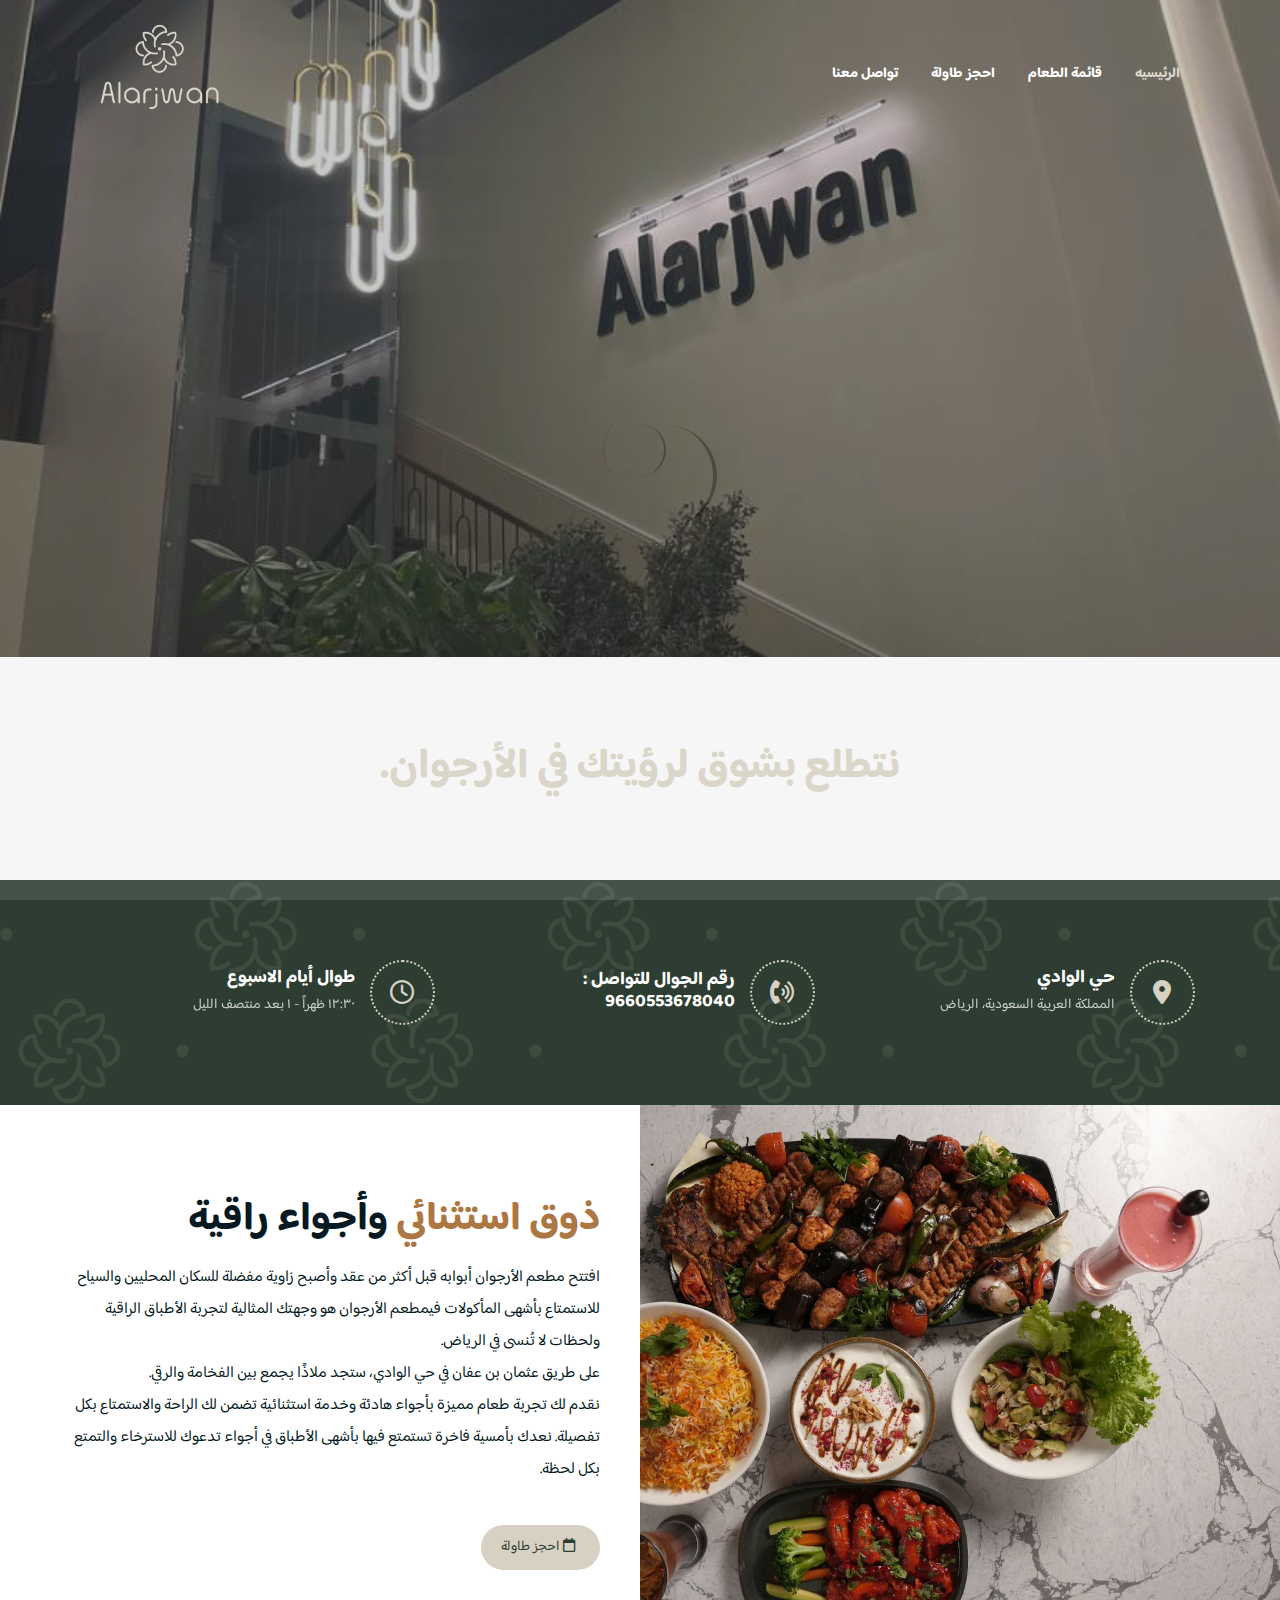
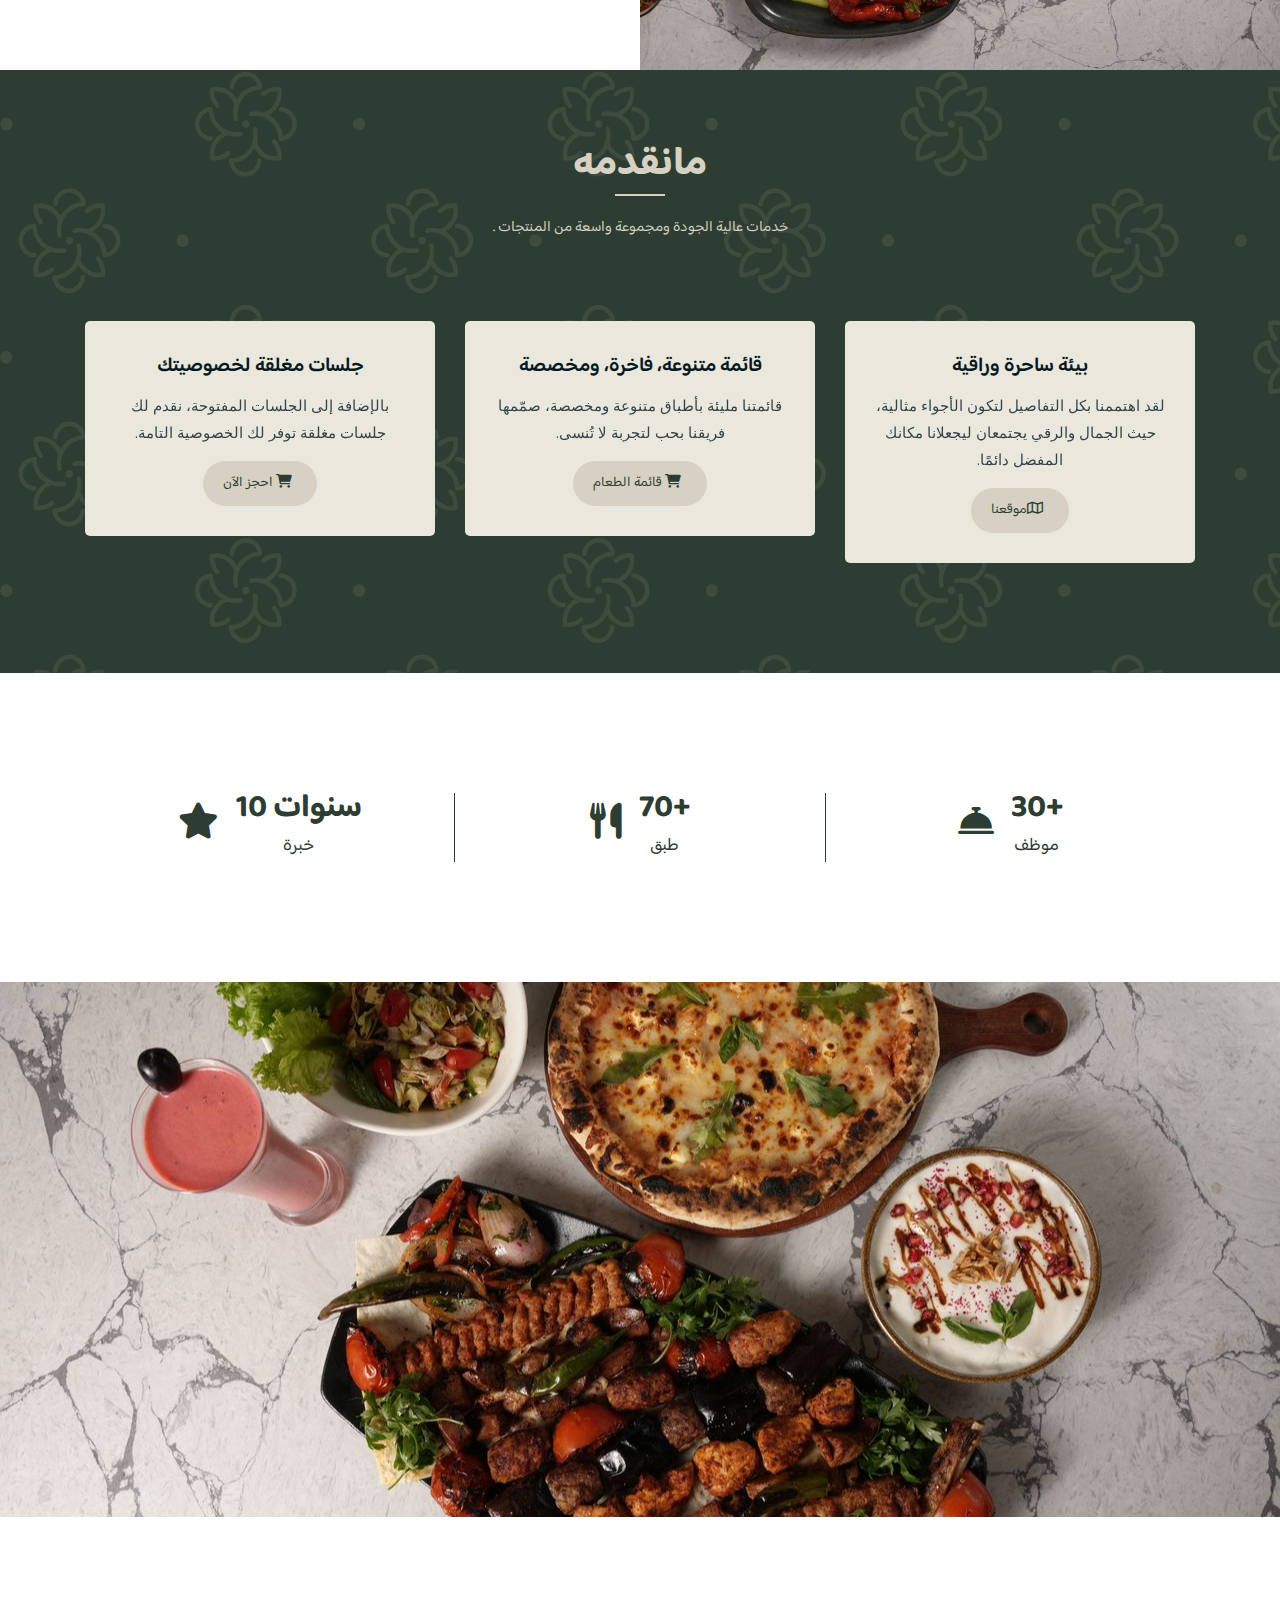
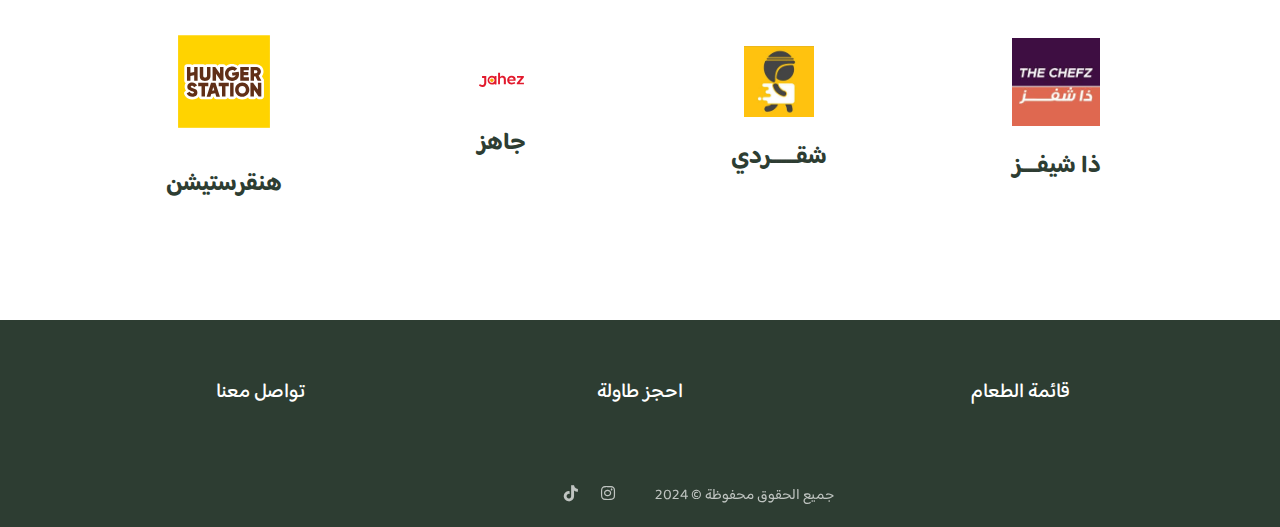
==== commit b5d07cdf: "Add files via upload" ====
--- a/index.html
+++ b/index.html
@@ -302,20 +302,28 @@
 <div class="container pt-80 pb-80">
     <div class="app-section">
         <div class="app-box">
+           <a href="https://hungerstation.com/sa-ar/restaurant/kabsa/mecca/at-taqwa/127565">
             <img class="hunger" width="%" src="assets/img/hunger.svg" alt="">
             <h3>هنقرستيشن</h3>
+            </a>
         </div>
         <div class="app-box">
+           <a href="https://jahez.link/tQybbQAqPLb">
             <img class="jah" width="%" src="assets/img/jahez.svg" alt="">
             <h3>جاهز</h3>
+            </a>
         </div>
         <div class="app-box">
+            <a href="https://get.shgardi.app/SnS1">
             <img class="shq" width="%" src="assets/img/shq.jpg" alt="">
             <h3>شقـــــردي</h3>
+            </a>
         </div>
         <div class="app-box">
+            <a href="https://thechefzco.app.link/Zw0FIDCqPLb">
             <img class="chef" width="%" src="assets/img/chefz.jpeg" alt="">
             <h3>ذا شيفـــز</h3>
+            </a>
         </div>
     </div>
 </div>
--- a/assets/css/main.css
+++ b/assets/css/main.css
@@ -1575,11 +1575,13 @@
   font-size: 18px;
   margin-bottom: 4px;
     text-align: right;
+    color:#FFF;
 }
 
 .list-box .content p {
   margin-bottom: 0px;
   opacity: 0.75;
+    color: #FFF;
 }
 
 .list-box .list-icon i {
@@ -2220,6 +2222,43 @@
                 flex-direction: column;
             }
         }
+
+
+@media (max-width: 1024px) {
+    .hero-bg {
+        background-image: url(../img/main.jpeg);
+        background-size: cover;
+        background-position: center center;
+        background-attachment: scroll; /* `fixed` might not work well on mobile devices */
+        height: 50vh; /* Adjust height to ensure the image displays nicely without overwhelming the screen */
+    }
+}
+
+
+.app-section {
+    display: flex;
+    justify-content: space-around;
+    text-align: center;
+}
+
+.app-box {
+    display: flex;
+    flex-direction: column;
+    align-items: center;
+    margin: 0 15px;
+}
+
+.app-box img {
+    max-width: 100%;
+    height: auto;
+}
+
+.app-box h3 {
+    margin-top: 25px; /* Space between the image and the text */
+    font-size: 1.0em; /* Adjust size as needed */
+    color: #333; /* Adjust color as needed */
+}
+
 /* -----------------------------------------------------------------------------
 
 # Shop Banner Styles
@@ -2250,8 +2289,7 @@
         }
 
         .app-box h3 {
-            margin: 0;
-            font-size: 32px;
+            font-size: 24px;
             font-weight: bold;
             color: #2d3d32;
         }
